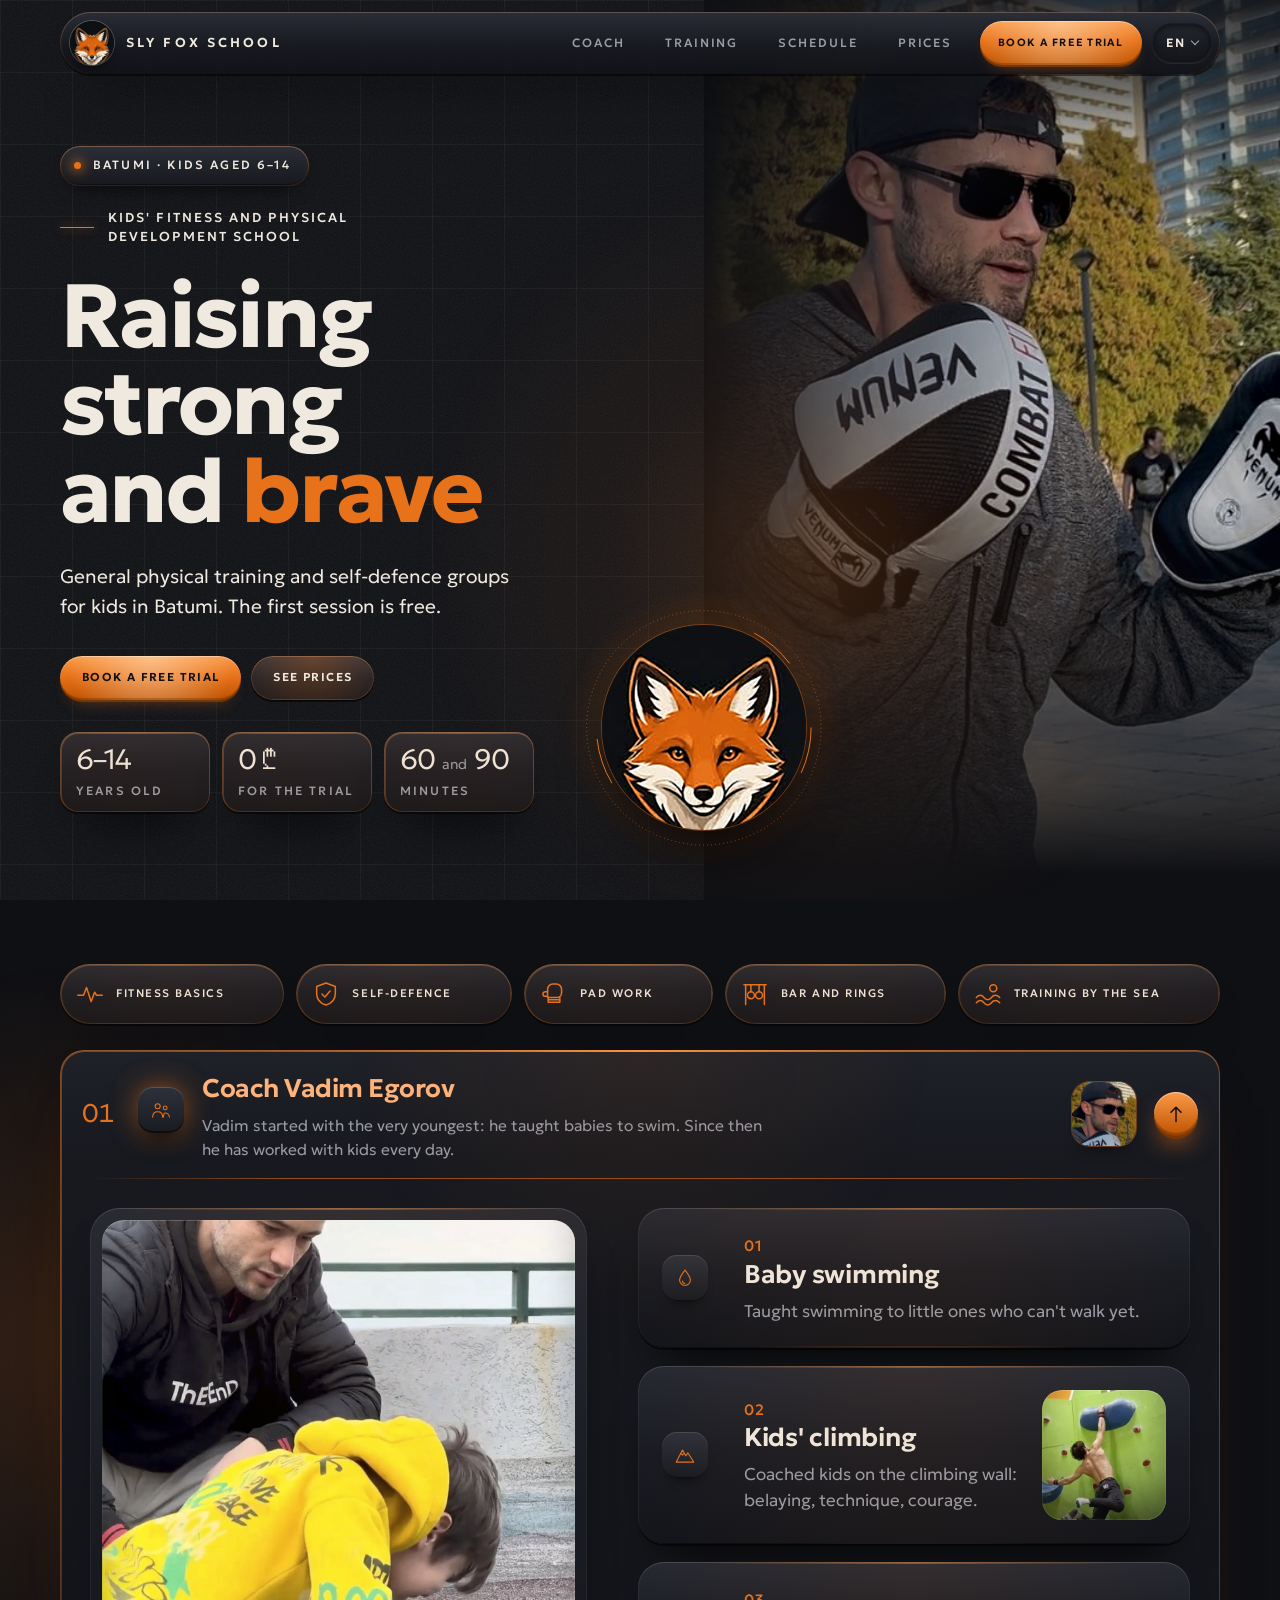
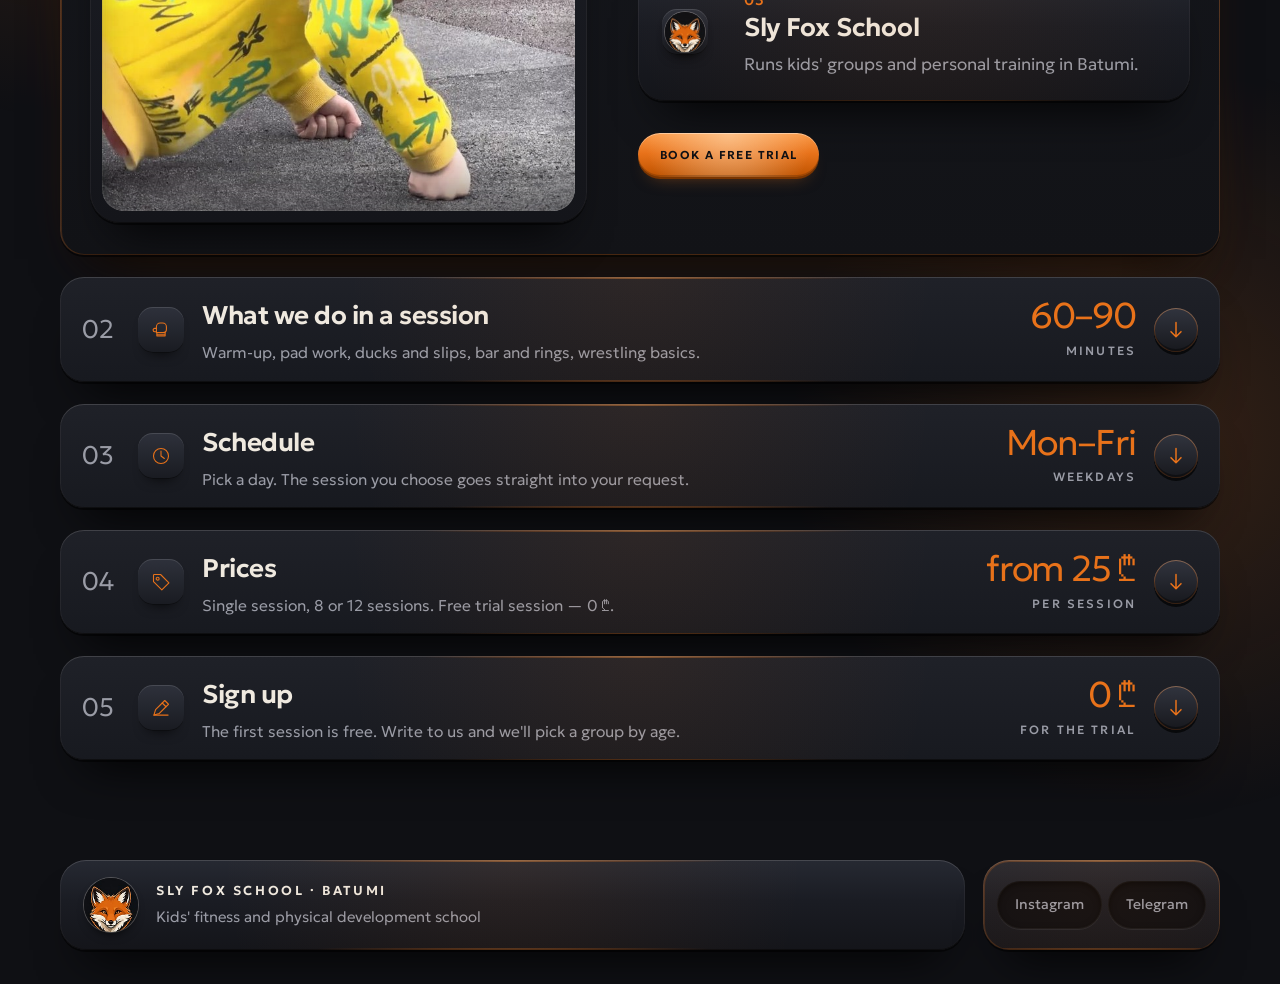
==== en/index.html @ ee272464 "Сайт Sly Fox School: русский, английский, грузинский" ====
<!DOCTYPE html>
<html lang="en" style="background:#0F1014">
<head>
<meta charset="UTF-8">
<meta name="viewport" content="width=device-width, initial-scale=1, viewport-fit=cover">
<title>Sly Fox School — kids' fitness and physical development school, Batumi</title>
<meta name="description" content="Kids' fitness and physical development school in Batumi: general physical training and self-defence for children aged 6–14. The first session is free.">
<link rel="canonical" href="https://sly-fox.pro/en/">
<link rel="alternate" hreflang="ru" href="https://sly-fox.pro/">
<link rel="alternate" hreflang="en" href="https://sly-fox.pro/en/">
<link rel="alternate" hreflang="ka" href="https://sly-fox.pro/ka/">
<link rel="alternate" hreflang="x-default" href="https://sly-fox.pro/">
<meta property="og:type" content="website">
<meta property="og:locale" content="en_US">
<meta property="og:site_name" content="Sly Fox School">
<meta property="og:url" content="https://sly-fox.pro/en/">
<meta property="og:title" content="Sly Fox School — kids' fitness and physical development school, Batumi">
<meta property="og:description" content="Kids' fitness and physical development school in Batumi: general physical training and self-defence for children aged 6–14. The first session is free.">
<meta property="og:image" content="https://sly-fox.pro/en/og.jpg">
<meta property="og:image:width" content="1200">
<meta property="og:image:height" content="630">
<meta name="twitter:card" content="summary_large_image">
<meta name="theme-color" content="#0F1014">
<link rel="icon" type="image/png" href="../img/favicon.png">
<link rel="preconnect" href="https://fonts.googleapis.com">
<link rel="preconnect" href="https://fonts.gstatic.com" crossorigin>
<link href="https://fonts.googleapis.com/css2?family=Geologica:wght@300;400;500;600;700&display=swap" rel="stylesheet">
<link rel="stylesheet" href="../site.css">
<script type="application/ld+json">{"@context":"https://schema.org","@type":"SportsActivityLocation","name":"Sly Fox School","url":"https://sly-fox.pro/en/","image":"https://sly-fox.pro/img/logo-520.png","inLanguage":"en","description":"Kids' groups in general physical training and self-defence for ages 6–14, and personal training in Batumi. The first session is free.","address":{"@type":"PostalAddress","addressLocality":"Batumi","addressCountry":"GE"},"employee":{"@type":"Person","name":"Vadim Egorov","jobTitle":"Coach"},"sameAs":["https://www.instagram.com/sly_fox_school/","https://t.me/koba19910"]}</script>
<script>document.documentElement.classList.add('sf-js')</script>
</head>
<body id="top">

<svg width="0" height="0" style="position:absolute" aria-hidden="true" focusable="false">
  <defs>
    <linearGradient id="ig-g" x1="0" y1="1" x2="1" y2="0"><stop offset="0" stop-color="#FEDA75"/><stop offset=".35" stop-color="#FA7E1E"/><stop offset=".6" stop-color="#D62976"/><stop offset=".85" stop-color="#962FBF"/><stop offset="1" stop-color="#4F5BD5"/></linearGradient>
    <symbol id="i-warm" viewBox="0 0 48 48"><circle cx="24" cy="24" r="8"/><path d="M24 4v7M24 37v7M4 24h7M37 24h7M10 10l5 5M33 33l5 5M38 10l-5 5M15 33l-5 5"/></symbol>
    <symbol id="i-glove" viewBox="0 0 48 48"><path d="M13 30V16a9 9 0 0 1 9-9h6a9 9 0 0 1 9 9v6a8 8 0 0 1-8 8z"/><path d="M13 20H9a4 4 0 0 0 0 8h4M14 30v8h20v-8M14 34h20"/></symbol>
    <symbol id="i-dodge" viewBox="0 0 48 48"><circle cx="31" cy="12" r="5"/><path d="M8 42c0-15 9-20 18-15l10 11"/><path d="M17 9 8 15l10 5"/></symbol>
    <symbol id="i-bar" viewBox="0 0 48 48"><path d="M5 8h38M8 8v34M40 8v34M17 8v12M31 8v12"/><circle cx="17" cy="26" r="6"/><circle cx="31" cy="26" r="6"/></symbol>
    <symbol id="i-belt" viewBox="0 0 48 48"><path d="M3 19h42v10H3z"/><path d="M19 19h10v10H19zM21 29l-3 13M27 29l3 13"/></symbol>
    <symbol id="i-shield" viewBox="0 0 48 48"><path d="M24 5 40 11v12c0 10-7 17-16 20C15 40 8 33 8 23V11z"/><path d="m17 24 5 5 9-10"/></symbol>
    <symbol id="i-sea" viewBox="0 0 48 48"><path d="M4 30c5-5 9-5 13 0s9 5 13 0 9-5 14 0M4 39c5-5 9-5 13 0s9 5 13 0 9-5 14 0"/><circle cx="33" cy="14" r="6"/></symbol>
    <symbol id="i-pulse" viewBox="0 0 48 48"><path d="M3 26h10l5-13 8 24 6-16 3 5h10"/></symbol>
    <symbol id="i-duo" viewBox="0 0 48 48"><circle cx="16" cy="15" r="6"/><circle cx="34" cy="19" r="4.500"/><path d="M4 41c0-8 5-13 12-13s12 5 12 13M30 41c0-6 1-10 4-10 5 0 10 4 10 10"/></symbol>
    <symbol id="i-clock" viewBox="0 0 48 48"><circle cx="24" cy="24" r="18"/><path d="M24 12v12l8 6"/></symbol>
    <symbol id="i-phone" viewBox="0 0 48 48"><rect x="13" y="4" width="22" height="40" rx="4"/><path d="M21 9h6M19 20h10M19 26h10M19 32h6"/></symbol>
    <symbol id="i-tag" viewBox="0 0 48 48"><path d="M6 8v15l20 20 17-17L23 6H8a2 2 0 0 0-2 2z"/><circle cx="16" cy="16" r="3.500"/></symbol>
    <symbol id="i-pen" viewBox="0 0 48 48"><path d="M7 41l4-13L33 6l9 9-22 22z"/><path d="M27 12l9 9M7 41h34"/></symbol>
    <symbol id="i-drop" viewBox="0 0 48 48"><path d="M24 5c8 10 13 17 13 24a13 13 0 0 1-26 0c0-7 5-14 13-24z"/><path d="M18 31a6 6 0 0 0 6 6"/></symbol>
    <symbol id="i-peak" viewBox="0 0 48 48"><path d="M3 41 18 12l8 14 5-7 14 22z"/><path d="M14 20l4 4 4-4"/></symbol>
    <symbol id="i-arrow" viewBox="0 0 24 24"><path d="M3 12h17M14 6l6 6-6 6"/></symbol>
    <symbol id="i-chip" viewBox="0 0 40 30"><rect x=".600" y=".600" width="38.800" height="28.800" rx="5"/><path d="M.600 10h12v10H.600M39.400 10h-12v10h12M12.600 10l5-9.400M27.400 10l-5-9.400M12.600 20l5 9.400M27.400 20l-5 9.400"/></symbol>
    <symbol id="i-tg" viewBox="0 0 48 48"><circle cx="24" cy="24" r="22" fill="#26A5E4"/><path d="M10.500 23.500 35 14C36.200 13.600 37.200 14.300 36.800 16L32.600 35.500C32.300 36.900 31.500 37.200 30.300 36.600L24 32 21 35C20.600 35.400 20.300 35.700 19.600 35.700L20 29.300 31.500 18.900C32 18.400 31.400 18.200 30.800 18.600L16.600 27.500 10.500 25.600C9.200 25.200 9.200 24.300 10.500 23.500Z" fill="#fff"/></symbol>
    <symbol id="i-ig" viewBox="0 0 48 48"><rect x="2" y="2" width="44" height="44" rx="12" fill="url(#ig-g)"/><rect x="10" y="10" width="28" height="28" rx="8" fill="none" stroke="#fff" stroke-width="3.500"/><circle cx="24" cy="24" r="6.500" fill="none" stroke="#fff" stroke-width="3.500"/><circle cx="32" cy="16" r="2.200" fill="#fff"/></symbol>
  </defs>
</svg>

<header class="sf-top" id="bar">
  <div class="sf-top__in">
    <a class="sf-brand" href="#top" aria-label="Sly Fox School, back to top">
      <span class="sf-mark"><img src="../img/logo-96.png" width="96" height="96" alt=""></span>
      <span>Sly Fox School</span>
    </a>
    <nav class="sf-nav" id="nav" aria-label="Sections"><a href="#trener">Coach</a><a href="#trenirovka">Training</a><a href="#raspisanie">Schedule</a><a href="#ceny">Prices</a></nav>
    <details class="sf-lang"><summary aria-label="Site language">EN</summary><div><a href="../" hreflang="ru" lang="ru">Русский</a><a href="./" hreflang="en" lang="en" aria-current="page">English</a><a href="../ka/" hreflang="ka" lang="ka">ქართული</a></div></details>
    <a class="sf-btn" href="#zapis">Book a free trial</a>
    <button class="sf-burger" id="burger" type="button" aria-label="Menu" aria-controls="nav" aria-expanded="false"><i></i><i></i><i></i></button>
  </div>
</header>

<main>
  <section class="sf-hero" id="hero">
    <i class="sf-spot" id="spot" aria-hidden="true"></i>
    <div class="sf-wrap">
      <div class="sf-hero__txt">
        <span class="sf-tag sf-hero__tag">Batumi · kids aged 6–14</span>
        <p class="sf-hero__kick">Kids' fitness and&nbsp;physical development school</p>
        <h1><span class="sf-ln"><span>Raising</span></span> <span class="sf-ln"><span>strong</span></span> <span class="sf-ln"><span>and&nbsp;<em>brave</em></span></span></h1>
        <p class="sf-hero__say">General physical training and self-defence groups for kids in Batumi. The first session is free.</p>
        <div class="sf-hero__cta">
          <a class="sf-btn sf-pulse" href="#zapis">Book a free trial</a>
          <a class="sf-btn sf-btn--line" href="#ceny">See prices</a>
        </div>
        <ul class="sf-facts">
          <li class="sf-card"><b>6–<span data-count>14</span></b><span class="sf-tag">years old</span></li>
          <li class="sf-card"><b>0 <span class="sf-gel">₾</span></b><span class="sf-tag">for the trial</span></li>
          <li class="sf-card"><b><span data-count>60</span> <i>and</i> <span data-count>90</span></b><span class="sf-tag">minutes</span></li>
        </ul>
      </div>
    </div>
    <div class="sf-sign"><i class="sf-sign__halo" aria-hidden="true"></i><div class="sf-sign__disc"><img src="../img/logo-260.png" srcset="../img/logo-260.png 260w, ../img/logo-520.png 520w" sizes="(max-width:900px) 124px, 240px" width="260" height="260" alt="Sly Fox School emblem"></div><svg class="sf-sign__ring" viewBox="0 0 100 100" aria-hidden="true"><circle cx="50" cy="50" r="48.500" stroke-width="1" stroke-dasharray=".8 3.200" opacity=".7"/><circle cx="50" cy="50" r="44.400" stroke-width="1" stroke-dasharray="46 233" stroke-linecap="round"/></svg></div>
    <div class="sf-hero__ph"><img src="../img/hero-640.jpg" srcset="../img/hero-640.jpg 640w, ../img/hero-1089.jpg 1089w" sizes="(max-width:900px) 100vw, 45vw" width="1089" height="1271" alt="Vadim Egorov with coaching pads" fetchpriority="high"></div>
  </section>

  <section class="sf-sec sf-deck">
    <i class="sf-glow" style="left:-300px;top:4%" aria-hidden="true"></i>
    <i class="sf-glow" style="right:-260px;bottom:2%" aria-hidden="true"></i>
    <div class="sf-wrap">
      <ul class="sf-kinds reveal">
        <li class="sf-card sf-tag"><svg class="sf-ic" aria-hidden="true"><use href="#i-pulse"/></svg>Fitness basics</li>
        <li class="sf-card sf-tag"><svg class="sf-ic" aria-hidden="true"><use href="#i-shield"/></svg>Self-defence</li>
        <li class="sf-card sf-tag"><svg class="sf-ic" aria-hidden="true"><use href="#i-glove"/></svg>Pad work</li>
        <li class="sf-card sf-tag"><svg class="sf-ic" aria-hidden="true"><use href="#i-bar"/></svg>Bar and rings</li>
        <li class="sf-card sf-tag"><svg class="sf-ic" aria-hidden="true"><use href="#i-sea"/></svg>Training by the sea</li>
      </ul>

      <div class="sf-stack">
        <section class="sf-card sf-acc reveal is-open" id="trener">
          <div class="sf-acc__head">
            <span class="sf-acc__no" aria-hidden="true">01</span>
            <span class="sf-badge"><svg class="sf-ic" aria-hidden="true"><use href="#i-duo"/></svg></span>
            <h2 class="sf-acc__name" data-no="01"><button class="sf-acc__btn" type="button" id="trener-btn" aria-expanded="true" aria-controls="trener-body">Coach Vadim Egorov</button></h2>
            <p class="sf-acc__say">Vadim started with the very youngest: he taught babies to swim. Since then he has worked with kids every day.</p>
            <div class="sf-acc__fact sf-acc__fact--ph"><img src="../img/hero-640.jpg" width="640" height="747" alt=""></div>
            <span class="sf-go sf-acc__go" aria-hidden="true"><svg viewBox="0 0 24 24"><use href="#i-arrow"/></svg></span>
          </div>
          <div class="sf-acc__body" id="trener-body" role="region" aria-labelledby="trener-btn"><div class="sf-acc__in"><div class="sf-acc__pad">
            <div class="sf-coach">
              <div class="sf-card sf-coach__card reveal">
                <div class="sf-ph sf-coach__ph"><img src="../img/trener-720.jpg" srcset="../img/trener-720.jpg 720w, ../img/trener-1440.jpg 1440w" sizes="(max-width:900px) 86vw, 480px" width="720" height="959" alt="Vadim spotting a child during push-ups"></div>
              </div>
              <ol class="sf-path">
                <li class="sf-card sf-step reveal">
                  <span class="sf-badge"><svg class="sf-ic" aria-hidden="true"><use href="#i-drop"/></svg></span>
                  <div><span class="sf-step__n" aria-hidden="true">01</span><h3>Baby swimming</h3><p>Taught swimming to little ones who can't walk yet.</p></div>
                </li>
                <li class="sf-card sf-step reveal" style="--d:.14s">
                  <span class="sf-badge"><svg class="sf-ic" aria-hidden="true"><use href="#i-peak"/></svg></span>
                  <div><span class="sf-step__n" aria-hidden="true">02</span><h3>Kids' climbing</h3><p>Coached kids on the climbing wall: belaying, technique, courage.</p></div>
                  <div class="sf-ph sf-step__ph"><img src="../img/skalodrom-320.jpg" srcset="../img/skalodrom-320.jpg 320w, ../img/skalodrom-640.jpg 640w" sizes="(max-width:620px) 80vw, 124px" width="320" height="336" alt="Vadim at the climbing wall" loading="lazy"></div>
                </li>
                <li class="sf-card sf-step reveal" style="--d:.28s">
                  <span class="sf-badge"><span class="sf-mark" style="width:40px;height:40px"><img src="../img/logo-96.png" width="96" height="96" alt="" loading="lazy"></span></span>
                  <div><span class="sf-step__n" aria-hidden="true">03</span><h3>Sly Fox School</h3><p>Runs kids' groups and personal training in Batumi.</p></div>
                </li>
                <li><a class="sf-btn sf-pulse reveal" href="#zapis" style="--d:.36s">Book a free trial</a></li>
              </ol>
            </div>
          </div></div></div>
        </section>
        <section class="sf-card sf-acc reveal" id="trenirovka" style="--d:.08s">
          <div class="sf-acc__head">
            <span class="sf-acc__no" aria-hidden="true">02</span>
            <span class="sf-badge"><svg class="sf-ic" aria-hidden="true"><use href="#i-glove"/></svg></span>
            <h2 class="sf-acc__name" data-no="02"><button class="sf-acc__btn" type="button" id="trenirovka-btn" aria-expanded="true" aria-controls="trenirovka-body">What we do in a session</button></h2>
            <p class="sf-acc__say">Warm-up, pad work, ducks and slips, bar and rings, wrestling basics.</p>
            <div class="sf-acc__fact"><b>60–90</b><span class="sf-tag">minutes</span></div>
            <span class="sf-go sf-acc__go" aria-hidden="true"><svg viewBox="0 0 24 24"><use href="#i-arrow"/></svg></span>
          </div>
          <div class="sf-acc__body" id="trenirovka-body" role="region" aria-labelledby="trenirovka-btn"><div class="sf-acc__in"><div class="sf-acc__pad">
            <div class="sf-drill__bar reveal">
              <div class="sf-card sf-count" aria-hidden="true"><b id="cnt">01</b><span><i id="cnt-bar"></i></span>05</div>
              <div class="sf-arrows">
                <button class="sf-go is-prev" id="lane-prev" type="button" aria-label="Previous photo" hidden><svg viewBox="0 0 24 24" aria-hidden="true"><use href="#i-arrow"/></svg></button>
                <button class="sf-go" id="lane-next" type="button" aria-label="Next photo" hidden><svg viewBox="0 0 24 24" aria-hidden="true"><use href="#i-arrow"/></svg></button>
              </div>
            </div>
            <div class="sf-lane" id="track" tabindex="0" aria-label="Photos from sessions">
              <div class="sf-lane__row">
                <article class="sf-card sf-shot">
                  <img src="../img/t1-229.jpg" width="229" height="330" alt="Warm-up on the grass" draggable="false">
                  <i class="sf-shot__sh" aria-hidden="true"></i>
                  <span class="sf-tag sf-shot__n">01</span>
                  <div class="sf-shot__t"><svg class="sf-ic" aria-hidden="true"><use href="#i-warm"/></svg><h3>Warm-up</h3><p>Running, joints, stretching. We never start without it.</p></div>
                </article>
                <article class="sf-card sf-shot">
                  <img src="../img/t2-600.jpg" srcset="../img/t2-600.jpg 600w, ../img/t2-953.jpg 953w" sizes="320px" width="600" height="860" alt="Pad work" draggable="false">
                  <i class="sf-shot__sh" aria-hidden="true"></i>
                  <span class="sf-tag sf-shot__n">02</span>
                  <div class="sf-shot__t"><svg class="sf-ic" aria-hidden="true"><use href="#i-glove"/></svg><h3>Pad work</h3><p>We learn to punch on the coach's pads. You see the power right away.</p></div>
                </article>
                <article class="sf-card sf-shot">
                  <img src="../img/t3-600.jpg" srcset="../img/t3-600.jpg 600w, ../img/t3-640.jpg 640w" sizes="320px" width="600" height="860" alt="Ducks and slips with the coach" draggable="false">
                  <i class="sf-shot__sh" aria-hidden="true"></i>
                  <span class="sf-tag sf-shot__n">03</span>
                  <div class="sf-shot__t"><svg class="sf-ic" aria-hidden="true"><use href="#i-dodge"/></svg><h3>Ducks and slips</h3><p>We learn to get out of the way of a punch with the body and feet.</p></div>
                </article>
                <article class="sf-card sf-shot">
                  <img src="../img/t4-600.jpg" srcset="../img/t4-600.jpg 600w, ../img/t4-1005.jpg 1005w" sizes="320px" width="600" height="860" alt="Exercise on the bar" draggable="false">
                  <i class="sf-shot__sh" aria-hidden="true"></i>
                  <span class="sf-tag sf-shot__n">04</span>
                  <div class="sf-shot__t"><svg class="sf-ic" aria-hidden="true"><use href="#i-bar"/></svg><h3>Bar and rings</h3><p>Own body weight: pull-ups, hangs, planks.</p></div>
                </article>
                <article class="sf-card sf-shot">
                  <img src="../img/t5-600.jpg" srcset="../img/t5-600.jpg 600w, ../img/t5-1200.jpg 1200w" sizes="320px" width="600" height="860" alt="Stance drill with the coach" draggable="false">
                  <i class="sf-shot__sh" aria-hidden="true"></i>
                  <span class="sf-tag sf-shot__n">05</span>
                  <div class="sf-shot__t"><svg class="sf-ic" aria-hidden="true"><use href="#i-belt"/></svg><h3>Wrestling basics</h3><p>Stance, grip and a safe fall.</p></div>
                </article>
              </div>
            </div>
            <div class="sf-dots" id="dots" aria-hidden="true"><i class="is-on"></i><i></i><i></i><i></i><i></i></div>
          </div></div></div>
        </section>
        <section class="sf-card sf-acc reveal" id="raspisanie" style="--d:.16s">
          <div class="sf-acc__head">
            <span class="sf-acc__no" aria-hidden="true">03</span>
            <span class="sf-badge"><svg class="sf-ic" aria-hidden="true"><use href="#i-clock"/></svg></span>
            <h2 class="sf-acc__name" data-no="03"><button class="sf-acc__btn" type="button" id="raspisanie-btn" aria-expanded="true" aria-controls="raspisanie-body">Schedule</button></h2>
            <p class="sf-acc__say">Pick a day. The session you choose goes straight into your request.</p>
            <div class="sf-acc__fact"><b>Mon–Fri</b><span class="sf-tag">weekdays</span></div>
            <span class="sf-go sf-acc__go" aria-hidden="true"><svg viewBox="0 0 24 24"><use href="#i-arrow"/></svg></span>
          </div>
          <div class="sf-acc__body" id="raspisanie-body" role="region" aria-labelledby="raspisanie-btn"><div class="sf-acc__in"><div class="sf-acc__pad">
            <div class="sf-board">
              <div class="sf-days" id="days" role="group" aria-label="Day of the week" hidden></div>
              <span class="sf-tag sf-dayname" id="dayname" hidden></span>
              <div class="sf-lessons" id="lessons" aria-live="polite" data-say="Book a free trial"></div>
              <div class="sf-well sf-week-card">
                <table class="sf-week" id="week">
                  <thead><tr><th>Day</th><th>Time</th><th>Group</th><th>Minutes</th></tr></thead>
                  <tbody>
                    <tr data-days="1,3,5"><td>Mon, Wed, Fri</td><td>16:30</td><td>Advanced</td><td>90</td></tr>
                    <tr data-days="1,3,5"><td>Mon, Wed, Fri</td><td>18:00</td><td>Fitness basics</td><td>60</td></tr>
                    <tr data-days="1,3,5"><td>Mon, Wed, Fri</td><td>19:00</td><td>Fitness basics</td><td>60</td></tr>
                    <tr data-days="2,4"><td>Tue, Thu</td><td>11:00</td><td>Fitness basics</td><td>60</td></tr>
                  </tbody>
                </table>
              </div>
            </div>
            <a class="sf-card sf-solo reveal" href="#zapis" data-gruppa="Personal">
              <span class="sf-badge"><svg class="sf-ic" aria-hidden="true"><use href="#i-duo"/></svg></span>
              <span style="flex:1 1 auto">Personal training at a time that suits you.</span>
              <span class="sf-go" aria-hidden="true"><svg viewBox="0 0 24 24"><use href="#i-arrow"/></svg></span>
            </a>
          </div></div></div>
        </section>
        <section class="sf-card sf-acc reveal" id="ceny" style="--d:.24s">
          <div class="sf-acc__head">
            <span class="sf-acc__no" aria-hidden="true">04</span>
            <span class="sf-badge"><svg class="sf-ic" aria-hidden="true"><use href="#i-tag"/></svg></span>
            <h2 class="sf-acc__name" data-no="04"><button class="sf-acc__btn" type="button" id="ceny-btn" aria-expanded="true" aria-controls="ceny-body">Prices</button></h2>
            <p class="sf-acc__say">Single session, 8 or 12 sessions. Free trial session — 0 ₾.</p>
            <div class="sf-acc__fact"><b>from 25 <span class="sf-gel">₾</span></b><span class="sf-tag">per session</span></div>
            <span class="sf-go sf-acc__go" aria-hidden="true"><svg viewBox="0 0 24 24"><use href="#i-arrow"/></svg></span>
          </div>
          <div class="sf-acc__body" id="ceny-body" role="region" aria-labelledby="ceny-btn"><div class="sf-acc__in"><div class="sf-acc__pad">
            <div class="sf-cards">
              <div class="sf-club reveal">
                <article class="sf-card sf-club__card" data-tilt>
                  <i class="sf-club__glare" aria-hidden="true"></i>
                  <div class="sf-club__top"><span class="sf-mark"><img src="../img/logo-96.png" width="96" height="96" alt="" loading="lazy"></span><svg class="sf-club__chip" aria-hidden="true"><use href="#i-chip"/></svg></div>
                  <h3>Fitness basics</h3>
                  <p class="sf-club__who">kids aged 6–14 · 60 minutes</p>
                  <table class="sf-rows"><tbody><tr class="is-free"><th>Free trial session</th><td><span class="sf-free">0 <span class="sf-gel">₾</span></span></td></tr><tr><th>Single session</th><td><span data-count>25</span> <span class="sf-gel">₾</span></td></tr><tr><th>8 sessions</th><td><span data-count>170</span> <span class="sf-gel">₾</span></td></tr><tr><th>12 sessions</th><td><span data-count>240</span> <span class="sf-gel">₾</span></td></tr></tbody></table>
                  <div class="sf-club__no sf-tag" aria-hidden="true"><span>Sly Fox School</span><span>№ 01</span></div>
                  <a class="sf-btn" href="#zapis" data-gruppa="Fitness basics">Book a free trial</a>
                </article>
              </div>
              <div class="sf-club reveal" style="--d:.14s">
                <article class="sf-card sf-club__card" data-tilt>
                  <i class="sf-club__glare" aria-hidden="true"></i>
                  <div class="sf-club__top"><span class="sf-mark"><img src="../img/logo-96.png" width="96" height="96" alt="" loading="lazy"></span><svg class="sf-club__chip" aria-hidden="true"><use href="#i-chip"/></svg></div>
                  <h3>Advanced</h3>
                  <p class="sf-club__who">General physical training and self-defence basics · 90 minutes</p>
                  <table class="sf-rows"><tbody><tr class="is-free"><th>Free trial session</th><td><span class="sf-free">0 <span class="sf-gel">₾</span></span></td></tr><tr><th>Single session</th><td><span data-count>35</span> <span class="sf-gel">₾</span></td></tr><tr><th>8 sessions</th><td><span data-count>240</span> <span class="sf-gel">₾</span></td></tr><tr><th>12 sessions</th><td><span data-count>330</span> <span class="sf-gel">₾</span></td></tr></tbody></table>
                  <div class="sf-club__no sf-tag" aria-hidden="true"><span>Sly Fox School</span><span>№ 02</span></div>
                  <a class="sf-btn sf-btn--line" href="#zapis" data-gruppa="Advanced">Book a free trial</a>
                </article>
              </div>
              <div class="sf-club reveal" style="--d:.28s">
                <article class="sf-card sf-club__card" data-tilt>
                  <i class="sf-club__glare" aria-hidden="true"></i>
                  <div class="sf-club__top"><span class="sf-mark"><img src="../img/logo-96.png" width="96" height="96" alt="" loading="lazy"></span><svg class="sf-club__chip" aria-hidden="true"><use href="#i-chip"/></svg></div>
                  <h3>Personal</h3>
                  <p class="sf-club__who">adults and kids · 60 minutes</p>
                  <div class="sf-well sf-club__solo"><svg class="sf-ic" aria-hidden="true"><use href="#i-duo"/></svg><b aria-hidden="true">1:1</b><p>One-on-one with the coach. We'll tell you the price in reply to your request.</p></div>
                  <div class="sf-club__no sf-tag" aria-hidden="true"><span>Sly Fox School</span><span>№ 03</span></div>
                  <a class="sf-btn sf-btn--line" href="#zapis" data-gruppa="Personal">Book a free trial</a>
                </article>
              </div>
            </div>
          </div></div></div>
        </section>
        <section class="sf-card sf-acc reveal" id="zapis" style="--d:.32s">
          <div class="sf-acc__head">
            <span class="sf-acc__no" aria-hidden="true">05</span>
            <span class="sf-badge"><svg class="sf-ic" aria-hidden="true"><use href="#i-pen"/></svg></span>
            <h2 class="sf-acc__name" data-no="05"><button class="sf-acc__btn" type="button" id="zapis-btn" aria-expanded="true" aria-controls="zapis-body">Sign up</button></h2>
            <p class="sf-acc__say">The first session is free. Write to us and we'll pick a group by age.</p>
            <div class="sf-acc__fact"><b>0 <span class="sf-gel">₾</span></b><span class="sf-tag">for the trial</span></div>
            <span class="sf-go sf-acc__go" aria-hidden="true"><svg viewBox="0 0 24 24"><use href="#i-arrow"/></svg></span>
          </div>
          <div class="sf-acc__body" id="zapis-body" role="region" aria-labelledby="zapis-btn"><div class="sf-acc__in"><div class="sf-acc__pad">
            <div class="sf-book">
              <div>
                <div class="sf-card sf-panel reveal">
                  <form class="sf-form" id="form" novalidate>
                    <label class="sf-field"><span class="sf-tag">Your name</span><input id="f-name" data-label="Name" required autocomplete="given-name"></label>
                    <label class="sf-field"><span class="sf-tag">Child's age</span><input id="f-age" data-label="Child's age" inputmode="numeric" maxlength="2" autocomplete="off"></label>
                    <label class="sf-field"><span class="sf-tag">Group</span>
                      <select id="f-group" data-label="Group"><option value="">Choose a group</option><option>Fitness basics</option><option>Advanced</option><option>Personal</option></select></label>
                    <label class="sf-field"><span class="sf-tag">Preferred day</span>
                      <select id="f-day" data-label="Day"><option value="">Choose a day</option><option>Monday</option><option>Tuesday</option><option>Wednesday</option><option>Thursday</option><option>Friday</option></select></label>
                    <label class="sf-agree"><input type="checkbox" id="f-ok"><span>I agree to the processing of my personal data</span></label>
                    <button class="sf-btn sf-pulse" type="submit" id="f-send" disabled>Book a free trial</button>
                  </form>

                  <div class="sf-done" id="done" hidden tabindex="-1">
                    <h3 id="done-title"></h3>
                    <p id="done-text"></p>
                    <a class="sf-btn" id="done-tg" href="https://t.me/koba19910" target="_blank" rel="noopener"></a>
                    <button class="sf-btn sf-btn--line" type="button" id="done-back"></button>
                  </div>
                </div>

                <div class="sf-reach">
                  <a class="sf-card reveal" href="https://t.me/koba19910" target="_blank" rel="noopener"><svg viewBox="0 0 48 48" aria-hidden="true"><use href="#i-tg"/></svg><span style="flex:1 1 auto">Message on Telegram</span></a>
                  <a class="sf-card reveal" href="https://ig.me/m/sly_fox_school" target="_blank" rel="noopener" style="--d:.12s"><svg viewBox="0 0 48 48" aria-hidden="true"><use href="#i-ig"/></svg><span style="flex:1 1 auto">Message on Instagram</span></a>
                </div>
              </div>

              <aside class="sf-side">
                <div class="sf-sign reveal"><i class="sf-sign__halo" aria-hidden="true"></i><div class="sf-sign__disc"><img src="../img/logo-260.png" srcset="../img/logo-260.png 260w, ../img/logo-520.png 520w" sizes="210px" width="260" height="260" alt="" loading="lazy"></div><svg class="sf-sign__ring" viewBox="0 0 100 100" aria-hidden="true"><circle cx="50" cy="50" r="48.500" stroke-width="1" stroke-dasharray=".8 3.200" opacity=".7"/><circle cx="50" cy="50" r="44.400" stroke-width="1" stroke-dasharray="46 233" stroke-linecap="round"/></svg></div>
                <div class="sf-card sf-app reveal" style="--d:.2s">
                  <span class="sf-badge"><svg class="sf-ic" aria-hidden="true"><use href="#i-phone"/></svg></span>
                  <h3>The school's app in Telegram</h3>
                  <p>Schedule, pass and attendance marks on the parent's phone.</p>
                  <a class="sf-btn sf-btn--line" href="https://t.me/slyfox_batumi_bot" target="_blank" rel="noopener">Open the app</a>
                </div>
              </aside>
            </div>
          </div></div></div>
        </section>
      </div>
    </div>
  </section>
</main>

<footer class="sf-foot">
  <div class="sf-card sf-foot__id">
    <a class="sf-mark" href="#top" aria-label="Back to top"><img src="../img/logo-96.png" width="96" height="96" alt="" loading="lazy"></a>
    <div class="sf-foot__t"><b>Sly Fox School · Batumi</b><span>Kids' fitness and physical development school</span></div>
  </div>
  <nav class="sf-card" aria-label="Links">
    <a href="https://www.instagram.com/sly_fox_school/" target="_blank" rel="noopener">Instagram</a>
    <a href="https://t.me/koba19910" target="_blank" rel="noopener">Telegram</a>
  </nav>
</footer>

<script>window.SF_TR={"Пн": "Mon", "Вт": "Tue", "Ср": "Wed", "Чт": "Thu", "Пт": "Fri", "Понедельник": "Monday", "Вторник": "Tuesday", "Среда": "Wednesday", "Четверг": "Thursday", "Пятница": "Friday", " минут": " minutes", "Заявка готова. Осталось отправить её в Telegram.": "Your request is ready. Just send it on Telegram.", "Написать в Telegram": "Message on Telegram", "Изменить": "Edit", "Здравствуйте! Хочу записаться на пробную тренировку.": "Hello! I'd like to book a free trial session.", "Записаться на пробную": "Book a free trial", "минут": "minutes"}</script>
<script src="../site.js"></script>
<script data-ekonom="b3249965">
/* ekonom: tools/factory/ekonom.js; do not edit here, run: python tools/factory/ekonom.py <site> */
(function () {
  var D = document, W = window;
  if (W.__ekonom || !D.getAnimations || !W.IntersectionObserver) return;
  W.__ekonom = 1;
  var TIMES = 3;
  var vis = new WeakMap(), near = new WeakMap(), seen = new WeakSet(), held = new WeakSet(), asleep = new WeakSet(), checked = new WeakSet(), L = [], T = [], timer = 0;
  var on = function (e) { return vis.get(e) !== false; };
  var io = new IntersectionObserver(function (es) {
    es.forEach(function (e) {
      var t = e.target, sleep = !e.isIntersecting;
      if (vis.get(t) === !sleep) return;
      vis.set(t, !sleep);
      if (t.tagName === 'CANVAS' && sleep !== asleep.has(t)) {
        sleep ? asleep.add(t) : asleep['delete'](t);
        sleep ? t.setAttribute('data-sleep', '') : t.removeAttribute('data-sleep');
        t.dispatchEvent(new Event(sleep ? 'ekonom:sleep' : 'ekonom:wake'));
      }
    });
    apply();
  }, { rootMargin: '200px' });
  var watch = function (e) { if (e && !seen.has(e)) { seen.add(e); io.observe(e); } };
  var eye = new IntersectionObserver(function (es) {
    es.forEach(function (e) { near.set(e.target, e.isIntersecting); });
    apply();
  });
  function apply() {
    L.forEach(function (x) {
      var a = x[0], run = !D.hidden && (on(x[1]) || on(x[2]));
      if (run) {
        if (!held.has(a)) return;
        held['delete'](a);
        if (a.playState === 'paused' && /running/.test(getComputedStyle(x[1], a.effect.pseudoElement).animationPlayState)) a.play();
      } else if (a.playState === 'running') { held.add(a); a.pause(); }
    });
    T.forEach(function (x) {
      var a = x[0], run = !D.hidden && near.get(x[1]) !== false;
      try {
        if (!run) { x[2] = 1; if (a.playState === 'running') a.pause(); }
        else if (x[2]) { x[2] = 0; again(a, x[1]); }
      } catch (e) {  }
    });
  }
  function again(a, t) {
    var f = a.effect, c = getComputedStyle(t, f.pseudoElement);
    if (c.animationName.split(/\s*,\s*/).indexOf(a.animationName) < 0 || !/running/.test(c.animationPlayState)) return;
    a.currentTime = Math.max(0, f.getTiming().delay);
    a.play();
  }
  function pinned(a, g, t) {
    if (typeof a.animationName !== 'string' || a.timeline !== D.timeline || typeof g.duration !== 'number' || g.duration > 1e4) return false;
    for (var n = t, s, r, q; n && n.nodeType === 1; n = n.parentElement) {
      s = getComputedStyle(n).position;
      if (s !== 'fixed' && s !== 'sticky') continue;
      r = n.getBoundingClientRect();
      if (r.height > W.innerHeight * 0.3) continue;
      if (t.closest('a,button,[role=button]') === t) return true;
      if (s === 'fixed' && r.width <= 320 && r.height <= 140) { q = t.getBoundingClientRect(); return q.width >= 16 && q.height >= 16; }
    }
    return false;
  }
  function tame(a, f, g, t) {
    var alt = /alternate/.test(g.direction) ? 2 : 1, n = Math.max(TIMES * alt, Math.ceil((((a.currentTime || 0) - g.delay) / g.duration) / alt) * alt);
    f.updateTiming({ iterations: n });
    T.push([a, t, 0]);
    eye.observe(t);
  }
  function scan() {
    timer = 0;
    L = [];
    T = T.filter(function (x) { return x[1].isConnected && x[0].playState !== 'idle'; });
    D.getAnimations().forEach(function (a) {
      var f = a.effect, t = f && f.target, p = t && t.parentElement, g = f && f.getTiming && f.getTiming();
      if (!p || !g) return;
      if (g.iterations === Infinity && !checked.has(a)) {
        checked.add(a);
        try { if (pinned(a, g, t)) { tame(a, f, g, t); return; } } catch (e) {  }
      }
      if (p === D.body || p === D.documentElement || g.iterations !== Infinity) return;
      L.push([a, t, p]);
      watch(t); watch(p);
    });
    apply();
  }
  D.addEventListener('animationstart', function () { if (!timer) timer = setTimeout(scan, 100); }, true);
  D.addEventListener('visibilitychange', apply);
  [].forEach.call(D.querySelectorAll('canvas'), watch);
  var P = W.HTMLCanvasElement && HTMLCanvasElement.prototype, gc = P && P.getContext;
  if (gc) P.getContext = function () { watch(this); return gc.apply(this, arguments); };
  scan();
})();
</script>
</body>
</html>
---- site.css ----
/* Sly Fox School — вторая подача: одна страница, пять раскрывающихся карточек (14.10.2026).
   Страницу собирает _foto/make_page.py; этот файл и site.js правятся руками. */
:root{
  --bg:#0F1014;
  --g1:#17191F;
  --g2:#1F222A;
  --text:#EFE9DF;
  --muted:#9A9CA6;
  --accent:#E8721A;
  --accent-2:#BD5200;
  --on-accent:#0F1014;
  --line:rgba(239,233,223,.13);
  --line-2:rgba(239,233,223,.26);
  --font:'Geologica',system-ui,sans-serif;
  --ease:cubic-bezier(.22,.7,.2,1);
  --wrap:min(1160px,100% - 40px);
  --side:max(20px,calc((100% - 1160px)/2));
  --gap:clamp(56px,7vw,104px);
  --r:26px;
  /* объём: светлая кромка сверху, тёмная снизу, глубокая тень под панелью */
  --vol:inset 0 1px 0 rgba(255,255,255,.1),inset 0 -1px 0 rgba(0,0,0,.6),inset 0 0 0 1px rgba(239,233,223,.05),0 2px 0 rgba(0,0,0,.55),0 30px 48px -26px rgba(0,0,0,.95);
  --well:inset 0 2px 7px rgba(0,0,0,.7),inset 0 0 0 1px rgba(239,233,223,.07),0 1px 0 rgba(255,255,255,.07);
}

/* сброс */
*,*::before,*::after{box-sizing:border-box}
[hidden]{display:none!important}
html{-webkit-text-size-adjust:100%;scroll-behavior:smooth;scroll-padding-top:100px;background:#0F1014}
body{margin:0;color:var(--text);font-family:var(--font);font-size:17px;font-weight:400;line-height:1.55;-webkit-font-smoothing:antialiased}
img{display:block;max-width:100%;height:auto}
h1,h2,h3{margin:0;font-weight:600;line-height:1.04;letter-spacing:-.02em}
p{margin:0}
ul,ol{margin:0;padding:0;list-style:none}
table{border-collapse:collapse;width:100%}
.sf-wrap{width:var(--wrap);margin-inline:auto}
main{overflow-x:clip}
.sf-js main{animation:sf-page .7s var(--ease) both}
@keyframes sf-page{from{opacity:0}to{opacity:1}}

/* фон: тонкая сетка, как на знаке школы, и зерно */
body::before{content:"";position:fixed;inset:0;z-index:-1;pointer-events:none;
  background:
    url("data:image/svg+xml,%3Csvg xmlns='http://www.w3.org/2000/svg' width='160' height='160'%3E%3Cfilter id='n'%3E%3CfeTurbulence type='fractalNoise' baseFrequency='.9' numOctaves='2' stitchTiles='stitch'/%3E%3CfeColorMatrix values='0 0 0 0 1 0 0 0 0 1 0 0 0 0 1 0 0 0 .07 0'/%3E%3C/filter%3E%3Crect width='160' height='160' filter='url(%23n)'/%3E%3C/svg%3E"),
    linear-gradient(rgba(239,233,223,.045) 1px,transparent 1px) 0 0/72px 72px,
    linear-gradient(90deg,rgba(239,233,223,.045) 1px,transparent 1px) 0 0/72px 72px}

/* доступность */
:focus-visible{outline:2px solid var(--accent);outline-offset:3px}
html,a,button,summary,label,input,select,textarea,[role="tab"],[tabindex]{-webkit-tap-highlight-color:transparent}
button,select,input:not([type=checkbox]){min-height:44px}
header a,nav a,footer a{display:inline-flex;align-items:center;min-height:44px;min-width:44px}

/* метка: прописные с разрядкой */
.sf-tag{font-size:12px;font-weight:500;letter-spacing:.18em;text-transform:uppercase;color:var(--muted)}
.sf-gel{font-weight:400}
.sf-ic{flex:none;width:28px;height:28px;fill:none;stroke:var(--accent);stroke-width:2.6;stroke-linecap:round;stroke-linejoin:round}

/* ── карточка: объёмная, скруглённая, с медной кромкой, которая светится под курсором и пальцем ── */
.sf-card{--mx:50%;--my:0%;position:relative;display:block;border-radius:var(--r);color:var(--text);text-decoration:none;
  background:linear-gradient(180deg,#262932 0%,#1A1C23 46%,#14151A 100%);
  box-shadow:var(--vol);transition:transform .7s var(--ease),box-shadow .7s var(--ease)}
.sf-card::before{content:"";position:absolute;inset:0;z-index:3;border-radius:inherit;padding:1.5px;
  background:radial-gradient(300px circle at var(--mx) var(--my),#F7933F,rgba(232,114,26,.55) 38%,rgba(232,114,26,0) 72%);
  -webkit-mask:linear-gradient(#000 0 0) content-box,linear-gradient(#000 0 0);-webkit-mask-composite:xor;mask-composite:exclude;
  opacity:.42;transition:opacity .7s ease;pointer-events:none}
.sf-card::after{content:"";position:absolute;inset:0;z-index:2;border-radius:inherit;
  background:radial-gradient(420px circle at var(--mx) var(--my),rgba(232,114,26,.16),rgba(232,114,26,0) 70%);
  opacity:.45;transition:opacity .7s ease;pointer-events:none}
.sf-card.is-lit::before,.sf-card.is-wave::before,.sf-card.is-on::before{opacity:1}
.sf-card.is-lit::after,.sf-card.is-wave::after,.sf-card.is-on::after{opacity:1}
.sf-card.is-lit,.sf-card.is-wave,.sf-card.is-on{box-shadow:var(--vol),0 26px 64px -26px rgba(232,114,26,.5)}
a.sf-card:hover{transform:translateY(-6px)}
a.sf-card:active{transform:translateY(1px);transition-duration:.15s}
.sf-well{border-radius:16px;background:#0D0E12;box-shadow:var(--well)}

/* значок в выпуклой плашке */
.sf-badge{flex:none;display:grid;place-items:center;width:60px;height:60px;border-radius:20px;background:linear-gradient(180deg,#2E313B,#191B21);box-shadow:inset 0 1px 0 rgba(255,255,255,.14),inset 0 -2px 0 rgba(0,0,0,.5),0 10px 18px -10px #000,0 0 26px -10px rgba(232,114,26,.7);transition:transform .7s var(--ease),box-shadow .7s ease}
.sf-card.is-lit .sf-badge,.sf-card.is-wave .sf-badge{transform:translateY(-4px);box-shadow:inset 0 1px 0 rgba(255,255,255,.18),inset 0 -2px 0 rgba(0,0,0,.5),0 14px 20px -10px #000,0 0 30px -4px rgba(232,114,26,.9)}

/* ── кнопки: выпуклые пилюли; главная — медная, с тёплым свечением; при нажатии утапливаются ── */
.sf-btn{--mx:50%;position:relative;display:inline-flex;align-items:center;justify-content:center;gap:12px;min-height:54px;padding:0 30px;border:0;border-radius:999px;
  background:radial-gradient(120px circle at var(--mx) 0%,rgba(255,226,190,.55),rgba(255,226,190,0) 70%),linear-gradient(180deg,#FB9A48 0%,#E8721A 46%,#BD5200 100%);
  color:var(--on-accent);font:600 13px/1.2 var(--font);letter-spacing:.14em;text-transform:uppercase;text-decoration:none;text-align:center;cursor:pointer;
  box-shadow:inset 0 1px 0 rgba(255,255,255,.55),inset 0 -3px 0 rgba(0,0,0,.22),0 3px 0 #7A3500,0 16px 30px -10px rgba(232,114,26,.7);
  transition:transform .45s var(--ease),box-shadow .45s var(--ease),opacity .3s ease}
.sf-btn::before{content:"";position:absolute;inset:0;border-radius:inherit;background:linear-gradient(100deg,rgba(255,255,255,0) 40%,rgba(255,255,255,.5) 50%,rgba(255,255,255,0) 60%) no-repeat 160% 0/260% 100%;transition:background-position 1s var(--ease);pointer-events:none}
.sf-btn:hover,.sf-btn.is-lit{transform:translateY(-2px);box-shadow:inset 0 1px 0 rgba(255,255,255,.6),inset 0 -3px 0 rgba(0,0,0,.22),0 5px 0 #7A3500,0 22px 40px -10px rgba(232,114,26,.95)}
.sf-btn:hover::before{background-position:-60% 0}
.sf-btn:active{transform:translateY(3px);box-shadow:inset 0 3px 7px rgba(0,0,0,.4),inset 0 -1px 0 rgba(255,255,255,.2),0 0 0 #7A3500,0 6px 14px -8px rgba(232,114,26,.7);transition-duration:.1s}
.sf-btn:disabled{opacity:.42;cursor:not-allowed;transform:none}
.sf-btn--line{background:radial-gradient(120px circle at var(--mx) 0%,rgba(232,114,26,.3),rgba(232,114,26,0) 70%),linear-gradient(180deg,#31343E 0%,#1F2128 50%,#17181D 100%);color:var(--text);
  box-shadow:inset 0 1px 0 rgba(255,255,255,.16),inset 0 -3px 0 rgba(0,0,0,.4),inset 0 0 0 1px rgba(232,114,26,.32),0 3px 0 #08090B,0 16px 28px -14px #000}
.sf-btn--line:hover,.sf-btn--line.is-lit{color:#FFB37A;box-shadow:inset 0 1px 0 rgba(255,255,255,.2),inset 0 -3px 0 rgba(0,0,0,.4),inset 0 0 0 1px var(--accent),0 5px 0 #08090B,0 20px 34px -12px rgba(232,114,26,.6)}
.sf-btn--line:active{box-shadow:inset 0 3px 8px rgba(0,0,0,.7),inset 0 0 0 1px var(--accent),0 0 0 #08090B}
.sf-btn--line::before{background-image:linear-gradient(100deg,rgba(232,114,26,0) 40%,rgba(232,114,26,.3) 50%,rgba(232,114,26,0) 60%)}
.sf-pulse::after{content:"";position:absolute;inset:0;border-radius:inherit;animation:sf-pulse 3.6s ease-out infinite;pointer-events:none}
.sf-pulse:disabled::after{animation:none}
@keyframes sf-pulse{0%{box-shadow:0 0 0 0 rgba(232,114,26,.6)}70%,100%{box-shadow:0 0 0 16px rgba(232,114,26,0)}}
.sf-go{flex:none;display:grid;place-items:center;width:52px;height:52px;border-radius:50%;background:linear-gradient(180deg,#31343E,#17181D);box-shadow:inset 0 1px 0 rgba(255,255,255,.16),inset 0 -3px 0 rgba(0,0,0,.4),inset 0 0 0 1px rgba(232,114,26,.32),0 3px 0 #08090B;color:var(--accent);transition:transform .7s var(--ease),background .5s ease,color .5s ease,box-shadow .5s ease}
.sf-go svg{width:20px;height:20px;fill:none;stroke:currentColor;stroke-width:1.8;stroke-linecap:round;stroke-linejoin:round;transition:transform .7s var(--ease)}
.sf-card.is-lit>.sf-go,.sf-card.is-wave>.sf-go,.sf-card.is-lit .sf-slot__in .sf-go{background:linear-gradient(180deg,#FB9A48,#BD5200);color:var(--on-accent);box-shadow:inset 0 1px 0 rgba(255,255,255,.55),inset 0 -3px 0 rgba(0,0,0,.22),0 3px 0 #7A3500,0 14px 26px -8px rgba(232,114,26,.8)}
.sf-card.is-lit>.sf-go svg{transform:translateX(3px)}

/* появление: блок поднимается, фото открывается шторкой */
.sf-js .reveal{opacity:0;transform:translateY(26px);transition:opacity .9s var(--ease) var(--d,0s),transform .9s var(--ease) var(--d,0s),box-shadow .7s var(--ease)}
.sf-js .reveal.in{opacity:1;transform:none}
.sf-ph{position:relative;overflow:hidden;border-radius:22px;background:var(--g1)}
.sf-ph img{width:100%;height:100%;object-fit:cover;filter:saturate(.8) contrast(1.05);transition:filter .8s ease,transform 1.4s var(--ease)}
.sf-card.is-lit .sf-ph img,.sf-card.is-wave .sf-ph img,.sf-card.is-on .sf-ph img{filter:saturate(1.05) contrast(1.02);transform:scale(1.04)}
.sf-ph::before{content:"";position:absolute;inset:0;z-index:2;border-radius:inherit;box-shadow:inset 0 1px 0 rgba(255,255,255,.14),inset 0 0 0 1px rgba(239,233,223,.08),inset 0 -40px 60px -30px rgba(15,16,20,.8);pointer-events:none}
.sf-ph::after{content:"";position:absolute;inset:-1px;z-index:3;background:#191B21;transform:scaleY(0);transform-origin:50% 0;transition:transform 1.1s var(--ease) var(--d,0s);pointer-events:none}
.sf-js .reveal .sf-ph::after{transform:scaleY(1)}
.sf-js .reveal.in .sf-ph::after{transform:scaleY(0)}
.sf-js .reveal .sf-ph img{transform:scale(1.12)}
.sf-js .reveal.in .sf-ph img{transform:none}

/* тёплое свечение за разделами */
.sf-glow{position:absolute;z-index:-1;width:760px;height:760px;border-radius:50%;background:radial-gradient(closest-side,rgba(232,114,26,.17),rgba(232,114,26,0));pointer-events:none;animation:sf-drift 19s ease-in-out infinite alternate}
@keyframes sf-drift{from{transform:translate3d(-40px,-20px,0) scale(.92)}to{transform:translate3d(50px,34px,0) scale(1.08)}}

/* знак школы: оригинал в круге, вокруг — свечение, кольцо и блик */
.sf-mark{flex:none;display:block;width:44px;height:44px;border-radius:50%;overflow:hidden;background:var(--bg);box-shadow:0 0 0 1px var(--line-2),0 6px 12px -6px #000;transition:box-shadow .5s ease,transform .6s var(--ease)}
.sf-mark img{width:100%;height:100%}
.sf-sign{position:relative;width:260px;aspect-ratio:1}
.sf-sign__halo{position:absolute;inset:-46%;border-radius:50%;background:radial-gradient(closest-side,rgba(232,114,26,.36),rgba(232,114,26,0) 72%);animation:sf-halo 7s ease-in-out infinite alternate;pointer-events:none}
.sf-sign__disc{position:absolute;inset:0;border-radius:50%;overflow:hidden;background:var(--bg);box-shadow:0 0 0 1px rgba(232,114,26,.4),inset 0 2px 0 rgba(255,255,255,.1),0 30px 60px -20px #000}
.sf-sign__disc img{width:100%;height:100%}
.sf-sign__disc::after{content:"";position:absolute;inset:0;background:linear-gradient(105deg,transparent 36%,rgba(255,255,255,.7) 50%,transparent 64%);mix-blend-mode:soft-light;transform:translateX(-110%);animation:sf-glare 6.5s var(--ease) infinite;pointer-events:none}
.sf-sign__ring{position:absolute;inset:-9%;width:118%;height:118%;fill:none;stroke:var(--accent);animation:sf-spin 70s linear infinite}
.sf-sign__ring circle{vector-effect:non-scaling-stroke}
@keyframes sf-halo{from{opacity:.65;transform:scale(.92)}to{opacity:1;transform:scale(1.06)}}
@keyframes sf-glare{0%,62%{transform:translateX(-110%)}88%,100%{transform:translateX(110%)}}
@keyframes sf-spin{to{transform:rotate(360deg)}}

/* ── шапка: парящая объёмная пилюля ── */
.sf-top{position:fixed;top:0;left:0;right:0;z-index:50;padding:12px var(--side) 0;pointer-events:none}
.sf-top__in{pointer-events:auto;display:flex;flex-wrap:wrap;align-items:center;gap:6px 10px;padding:8px 8px 8px 10px;border-radius:34px;background:linear-gradient(180deg,rgba(43,46,56,.97),rgba(23,25,31,.97) 60%,rgba(18,19,24,.97));box-shadow:var(--vol),inset 0 0 0 1px rgba(232,114,26,.14);transition:box-shadow .6s ease}
.sf-top.is-stuck .sf-top__in{box-shadow:var(--vol),inset 0 0 0 1px rgba(232,114,26,.3),0 20px 44px -22px rgba(232,114,26,.4)}
.sf-brand{gap:12px;padding-right:10px;color:var(--text);text-decoration:none;font-weight:600;font-size:13px;letter-spacing:.24em;text-transform:uppercase;white-space:nowrap;transition:color .4s ease}
.sf-brand:hover{color:var(--accent)}
.sf-brand:hover .sf-mark{box-shadow:0 0 0 1px var(--accent),0 0 26px -4px rgba(232,114,26,.7)}
.sf-nav{display:flex;flex-wrap:wrap;gap:4px;margin-left:auto}
.sf-nav a{position:relative;justify-content:center;min-height:46px;padding:0 18px;border-radius:999px;color:var(--muted);text-decoration:none;font-size:12px;font-weight:500;letter-spacing:.16em;text-transform:uppercase;transition:color .4s ease,background-color .5s ease,box-shadow .5s ease,transform .5s var(--ease)}
.sf-nav a:hover{color:var(--text);background:linear-gradient(180deg,#343742,#1D1F26);box-shadow:inset 0 1px 0 rgba(255,255,255,.16),inset 0 -2px 0 rgba(0,0,0,.4),inset 0 0 0 1px rgba(232,114,26,.4),0 0 22px -8px rgba(232,114,26,.8);transform:translateY(-1px)}
.sf-nav a:active{transform:translateY(1px);box-shadow:inset 0 3px 6px rgba(0,0,0,.6)}
.sf-nav a[aria-current="page"]{color:#FFB37A;background:#0D0E12;box-shadow:var(--well),inset 0 0 0 1px rgba(232,114,26,.55),0 0 22px -8px rgba(232,114,26,.9)}
.sf-nav a[aria-current="page"]::before{content:"";width:6px;height:6px;margin-right:10px;border-radius:50%;background:var(--accent);box-shadow:0 0 10px 2px rgba(232,114,26,.8)}
.sf-top .sf-btn{min-height:48px;padding:0 22px;font-size:11px}
.sf-burger{display:none;flex:none;width:48px;height:48px;padding:0;border:0;border-radius:50%;background:linear-gradient(180deg,#343742,#17181D);box-shadow:inset 0 1px 0 rgba(255,255,255,.16),inset 0 -3px 0 rgba(0,0,0,.4),inset 0 0 0 1px rgba(232,114,26,.32),0 3px 0 #08090B;cursor:pointer;transition:transform .3s var(--ease),box-shadow .4s ease}
.sf-burger:active{transform:translateY(2px);box-shadow:inset 0 3px 7px rgba(0,0,0,.7),inset 0 0 0 1px var(--accent)}
.sf-burger i{display:block;width:18px;height:2px;margin:4px auto;border-radius:2px;background:var(--accent);transition:transform .5s var(--ease),opacity .3s ease}
.sf-top.is-open .sf-burger i:nth-child(1){transform:translateY(6px) rotate(45deg)}
.sf-top.is-open .sf-burger i:nth-child(2){opacity:0}
.sf-top.is-open .sf-burger i:nth-child(3){transform:translateY(-6px) rotate(-45deg)}

/* ── первый экран главной ── */
.sf-hero{position:relative;display:flex;align-items:center;min-height:max(100svh,760px);padding:128px 0 70px;overflow:hidden;isolation:isolate}
.sf-spot{position:absolute;left:0;top:0;z-index:-1;width:820px;height:820px;margin:-410px 0 0 -410px;border-radius:50%;background:radial-gradient(closest-side,rgba(232,114,26,.2),rgba(232,114,26,.06) 46%,rgba(232,114,26,0));transform:translate3d(64vw,62vh,0);transition:transform .9s var(--ease);pointer-events:none}
.sf-hero__ph{position:absolute;top:0;right:0;bottom:0;z-index:-2;width:min(45vw,720px)}
.sf-hero__ph img{width:100%;height:100%;object-fit:cover;object-position:38% 18%;filter:saturate(.78) contrast(1.06);animation:sf-photo 2.2s var(--ease) both}
.sf-hero__ph::after{content:"";position:absolute;inset:0;background:linear-gradient(90deg,var(--bg) 0%,rgba(15,16,20,.5) 26%,rgba(15,16,20,0) 58%),linear-gradient(0deg,var(--bg) 3%,rgba(15,16,20,0) 44%),linear-gradient(180deg,rgba(15,16,20,.82),rgba(15,16,20,0) 24%)}
.sf-hero__txt{max-width:min(620px,calc(55vw - 170px - var(--pad)));--pad:max(20px,calc((100vw - 1160px)/2))}
.sf-hero__tag{display:inline-flex;align-items:center;gap:12px;min-height:40px;padding:0 18px 0 14px;border-radius:999px;background:linear-gradient(180deg,#2B2E38,#17181D);box-shadow:inset 0 1px 0 rgba(255,255,255,.14),inset 0 -2px 0 rgba(0,0,0,.4),inset 0 0 0 1px rgba(232,114,26,.3),0 10px 20px -12px #000;color:var(--text);animation:sf-fade 1s var(--ease) .1s both}
.sf-hero__tag::before{content:"";width:7px;height:7px;border-radius:50%;background:var(--accent);box-shadow:0 0 12px 2px rgba(232,114,26,.8)}
.sf-hero__kick{display:flex;align-items:center;gap:14px;margin:22px 0 0;font-size:13px;font-weight:500;letter-spacing:.16em;text-transform:uppercase;line-height:1.5;color:var(--text);text-wrap:balance;animation:sf-fade 1s var(--ease) .2s both}
.sf-hero__kick::before{content:"";flex:none;width:34px;height:1px;background:var(--accent);box-shadow:0 0 10px rgba(232,114,26,.7)}
@media(max-width:620px){.sf-hero__kick{font-size:11px;letter-spacing:.11em;gap:10px;margin-top:18px}.sf-hero__kick::before{width:22px}}
.sf-hero h1{margin-top:26px;font-size:clamp(46px,7vw,104px);font-weight:700;line-height:.98;letter-spacing:-.03em}
.sf-ln{display:block;overflow:hidden;padding-bottom:.09em;margin-bottom:-.09em}
.sf-ln>span{display:block;animation:sf-rise 1s var(--ease) both}
.sf-ln:nth-child(2)>span{animation-delay:.12s}
.sf-ln:nth-child(3)>span{animation-delay:.24s}
.sf-ln em{font-style:normal;color:var(--accent)}
.sf-hero__say{margin-top:26px;max-width:25em;font-size:clamp(17px,1.5vw,20px);font-weight:300;color:var(--text);animation:sf-fade 1s var(--ease) .45s both}
.sf-hero__cta{display:flex;flex-wrap:wrap;gap:14px 16px;margin-top:34px;animation:sf-fade 1s var(--ease) .6s both}
.sf-facts{display:grid;grid-template-columns:repeat(3,minmax(0,1fr));gap:12px;margin-top:44px;animation:sf-fade 1s var(--ease) .75s both}
.sf-facts li{display:grid;gap:8px;padding:18px 18px 16px;border-radius:22px}
.sf-facts b{font-size:clamp(26px,2.7vw,38px);font-weight:300;line-height:1;letter-spacing:-.02em;white-space:nowrap;transition:color .5s ease}
.sf-facts b i{font-style:normal;font-size:.5em;color:var(--muted);letter-spacing:0}
.sf-facts li.is-lit b,.sf-facts li.is-wave b{color:var(--accent)}
.sf-hero .sf-sign{position:absolute;right:calc(min(45vw,720px) - var(--s)/2);bottom:70px;--s:clamp(170px,16vw,240px);width:var(--s);animation:sf-fade 1.4s var(--ease) .5s both}
@keyframes sf-rise{from{transform:translateY(108%)}to{transform:none}}
@keyframes sf-fade{from{opacity:0;transform:translateY(18px)}to{opacity:1;transform:none}}
@keyframes sf-photo{from{opacity:0;transform:scale(1.08)}to{opacity:1;transform:none}}

/* направления: выпуклые плашки */
.sf-kinds{display:flex;flex-wrap:wrap;gap:12px}
.sf-kinds li{flex:1 1 auto;display:flex;align-items:center;gap:12px;min-height:60px;padding:0 22px 0 16px;border-radius:999px;font-size:11px;letter-spacing:.14em;color:var(--text)}
.sf-kinds .sf-ic{transition:transform .7s var(--ease)}
.sf-kinds li.is-lit .sf-ic,.sf-kinds li.is-wave .sf-ic{transform:translateY(-3px) scale(1.08)}

/* разделы */
.sf-sec{position:relative;padding:var(--gap) 0;isolation:isolate}
.sf-sec--tight{padding-top:0}
.sf-sec h2{font-size:clamp(34px,4.7vw,62px)}
.sf-lead{max-width:30em;margin-top:22px;font-size:clamp(17px,1.5vw,20px);font-weight:300;color:var(--muted)}
.sf-rule{position:relative;height:1px;width:var(--wrap);margin-inline:auto;background:linear-gradient(90deg,rgba(232,114,26,0),rgba(232,114,26,.55) 18%,rgba(232,114,26,.55) 82%,rgba(232,114,26,0))}
.sf-rule i{position:absolute;inset:0;animation:sf-run 7s linear infinite}
.sf-rule i::after{content:"";position:absolute;left:0;top:-2px;width:5px;height:5px;border-radius:50%;background:var(--accent);box-shadow:0 0 14px 3px rgba(232,114,26,.8)}
@keyframes sf-run{from{transform:translateX(4%);opacity:0}12%,88%{opacity:1}to{transform:translateX(96%);opacity:0}}

/* ── раскрывающиеся карточки: закрытая — номер, значок, название, фраза, главный факт, круглая кнопка;
   раскрытая — кромка горит медью, стрелка повёрнута, содержимое выезжает вниз (высота — через строки сетки) ── */
.sf-deck{padding-top:clamp(34px,5vw,64px)}
.sf-kinds{margin-bottom:26px}
.sf-stack{display:grid;grid-template-columns:minmax(0,1fr);gap:22px}
.sf-acc{--mx:50%;--my:0%;border-radius:32px;background:linear-gradient(180deg,#272A33 0,#191B21 132px,#111216 100%)}
.sf-acc.is-open,html:not(.sf-js) .sf-acc{box-shadow:var(--vol),0 34px 84px -36px rgba(232,114,26,.6)}
.sf-acc.is-open::before,html:not(.sf-js) .sf-acc::before{opacity:1;background:radial-gradient(900px circle at var(--mx) var(--my),#F7933F,rgba(232,114,26,.62) 38%,rgba(232,114,26,.2) 100%)}
.sf-acc.is-jump,.sf-acc.is-jump *,.sf-acc.is-jump::before,.sf-acc.is-jump::after{transition:none!important}
.sf-acc__head{position:relative;display:grid;grid-template-columns:auto 60px minmax(0,1fr) auto 52px;grid-template-areas:"no badge name fact go" "no badge say fact go";align-items:center;gap:8px 24px;padding:24px 28px}
.sf-acc__no{grid-area:no;min-width:1.5em;font-size:clamp(30px,3vw,44px);font-weight:300;line-height:1;letter-spacing:-.03em;font-variant-numeric:tabular-nums;color:var(--muted);transition:color .6s ease}
.sf-acc.is-open .sf-acc__no,.sf-acc__head:hover .sf-acc__no,.sf-acc.is-wave .sf-acc__no{color:var(--accent)}
.sf-acc__head .sf-badge{grid-area:badge}
.sf-acc.is-open .sf-acc__head .sf-badge,.sf-acc__head:hover .sf-badge{transform:translateY(-4px);box-shadow:inset 0 1px 0 rgba(255,255,255,.18),inset 0 -2px 0 rgba(0,0,0,.5),0 14px 20px -10px #000,0 0 30px -4px rgba(232,114,26,.9)}
.sf-sec h2.sf-acc__name{grid-area:name;align-self:end;font-size:clamp(22px,2.7vw,36px);font-weight:600;line-height:1.1;letter-spacing:-.02em}
.sf-acc__btn{display:flex;align-items:center;width:100%;min-height:44px;padding:0;border:0;background:none;color:inherit;font:inherit;letter-spacing:inherit;text-align:left;cursor:pointer;transition:color .5s ease}
.sf-acc__btn::after{content:"";position:absolute;inset:0;z-index:1;border-radius:32px}
.sf-acc__btn:focus-visible{outline:none}
.sf-acc__btn:focus-visible::after{outline:2px solid var(--accent);outline-offset:-6px}
.sf-acc__head:hover .sf-acc__btn,.sf-acc.is-open .sf-acc__btn{color:#FFB37A}
.sf-acc__say{grid-area:say;align-self:start;max-width:36em;font-weight:300;color:var(--muted)}
.sf-acc__fact{grid-area:fact;display:grid;gap:8px;justify-items:end;text-align:right;white-space:nowrap}
.sf-acc__fact b{font-size:clamp(26px,2.8vw,40px);font-weight:300;line-height:1;letter-spacing:-.03em;color:var(--accent)}
.sf-acc__fact--ph{width:92px;height:92px;border-radius:26px;overflow:hidden;box-shadow:0 0 0 1.5px rgba(232,114,26,.5),0 14px 24px -12px #000,0 0 28px -8px rgba(232,114,26,.7)}
.sf-acc__fact--ph{position:relative}
.sf-acc__fact--ph img{position:absolute;left:-40%;top:-3%;width:213%;max-width:none;height:auto;filter:saturate(.85) contrast(1.05);transition:transform 1.2s var(--ease),filter .8s ease}
.sf-acc__head:hover .sf-acc__fact--ph img,.sf-acc.is-open .sf-acc__fact--ph img,.sf-acc.is-wave .sf-acc__fact--ph img{transform:scale(1.1);filter:saturate(1.05)}
.sf-acc__go{grid-area:go}
.sf-acc__go svg{transform:rotate(90deg)}
.sf-acc__head:hover .sf-acc__go,.sf-acc.is-open .sf-acc__go,.sf-acc.is-wave .sf-acc__go{background:linear-gradient(180deg,#FB9A48,#BD5200);color:var(--on-accent);box-shadow:inset 0 1px 0 rgba(255,255,255,.55),inset 0 -3px 0 rgba(0,0,0,.22),0 3px 0 #7A3500,0 14px 26px -8px rgba(232,114,26,.8)}
.sf-acc__head:hover .sf-acc__go{transform:translateY(-2px)}
.sf-acc__head:active .sf-acc__go{transform:translateY(3px);box-shadow:inset 0 3px 7px rgba(0,0,0,.4),0 0 0 #7A3500;transition-duration:.1s}
.sf-acc.is-open .sf-acc__go svg{transform:rotate(-90deg)}
html:not(.sf-js) .sf-acc__go{display:none}
html:not(.sf-js) .sf-acc__btn{cursor:default}
.sf-acc__body{display:grid;grid-template-columns:minmax(0,1fr);grid-template-rows:1fr;transition:grid-template-rows .85s var(--ease),visibility 0s}
.sf-acc__in{min-width:0;min-height:0;overflow:hidden;overflow:clip}
.sf-acc.is-full .sf-acc__in,html:not(.sf-js) .sf-acc__in{overflow:visible}
.sf-acc__pad{--pad:clamp(14px,2.4vw,30px);padding:30px var(--pad) clamp(18px,2.6vw,32px);background:linear-gradient(90deg,rgba(232,114,26,0),rgba(232,114,26,.6) 18%,rgba(232,114,26,.6) 82%,rgba(232,114,26,0)) no-repeat 50% 0/calc(100% - 56px) 1px;transition:opacity .7s ease .12s,transform .85s var(--ease)}
.sf-js .sf-acc:not(.is-open) .sf-acc__body{grid-template-rows:0fr;visibility:hidden;transition:grid-template-rows .7s var(--ease),visibility 0s .7s}
.sf-js .sf-acc:not(.is-open) .sf-acc__pad{opacity:0;transform:translateY(-16px);transition:opacity .35s ease,transform .7s var(--ease)}
/* карусель внутри карточки идёт от края до края, по бокам кадры растворяются */
.sf-acc .sf-lane{margin-inline:calc(var(--pad)*-1);-webkit-mask-image:linear-gradient(90deg,transparent,#000 9%,#000 91%,transparent);mask-image:linear-gradient(90deg,transparent,#000 9%,#000 91%,transparent)}
.sf-acc .sf-dots{margin-bottom:10px}

/* ── тренер ── */
.sf-coach{display:grid;grid-template-columns:minmax(0,.9fr) minmax(0,1fr);gap:clamp(24px,4vw,56px);align-items:start}
.sf-coach__card{padding:12px;border-radius:30px;position:sticky;top:104px}
.sf-coach__ph{aspect-ratio:4/5}
.sf-coach__ph img{object-position:50% 12%}
.sf-path{display:grid;gap:18px}
.sf-step{display:grid;grid-template-columns:60px minmax(0,1fr) auto;gap:8px 22px;align-items:center;padding:24px}
.sf-step__n{font-size:15px;font-weight:500;letter-spacing:.1em;color:var(--accent)}
.sf-step h3{font-size:clamp(20px,2vw,26px);letter-spacing:-.01em;line-height:1.2;transition:color .5s ease}
.sf-step.is-lit h3{color:#FFB37A}
.sf-step p{margin-top:8px;font-weight:300;color:var(--muted)}
.sf-step__ph{width:124px;aspect-ratio:20/21;border-radius:20px}
.sf-coach .sf-btn{margin-top:14px;justify-self:start}

/* ── тренировка: карусель по кругу ── */
.sf-drill__bar{display:flex;align-items:center;justify-content:space-between;gap:20px;margin-bottom:10px}
.sf-count{display:flex;align-items:center;gap:16px;min-height:56px;padding:0 24px;border-radius:999px;font-size:13px;font-weight:500;letter-spacing:.18em;color:var(--muted);white-space:nowrap}
.sf-count b{font-size:28px;font-weight:300;letter-spacing:0;color:var(--text)}
.sf-count span{position:relative;width:110px;height:6px;border-radius:6px;background:#0D0E12;box-shadow:var(--well);overflow:hidden}
.sf-count span i{position:absolute;inset:0;border-radius:6px;background:linear-gradient(90deg,var(--accent-2),var(--accent));transform:scaleX(.2);transform-origin:left;transition:transform .8s var(--ease)}
.sf-arrows{display:flex;gap:12px}
.sf-arrows button{border:0;padding:0;cursor:pointer}
.sf-arrows button:hover{background:linear-gradient(180deg,#FB9A48,#BD5200);color:var(--on-accent);transform:translateY(-2px)}
.sf-arrows button:active{transform:translateY(2px);box-shadow:inset 0 3px 7px rgba(0,0,0,.5)}
.sf-arrows .is-prev svg{transform:scaleX(-1)}
.sf-lane{overflow-x:auto;scrollbar-width:none;-webkit-overflow-scrolling:touch;overscroll-behavior-x:contain}
.sf-lane::-webkit-scrollbar{display:none}
.sf-lane__row{position:relative;display:flex;gap:22px;width:max-content;padding:34px var(--side) 56px}
.sf-lane.is-live{overflow:hidden;touch-action:pan-y;cursor:grab;user-select:none}
.sf-lane.is-live .sf-lane__row{padding-inline:0;transition:transform .9s var(--ease);will-change:transform}
.sf-lane.is-drag{cursor:grabbing}
.sf-lane.is-drag .sf-lane__row,.sf-lane.is-jump .sf-lane__row,.sf-lane.is-jump .sf-shot,.sf-lane.is-jump .sf-shot *,.sf-lane.is-jump .sf-shot::before,.sf-lane.is-jump .sf-shot::after{transition:none!important}
.sf-shot{flex:none;width:min(66vw,300px);aspect-ratio:300/430;overflow:hidden;border-radius:26px;transition:transform .9s var(--ease),opacity .9s ease,box-shadow .9s var(--ease)}
.sf-lane.is-live .sf-shot{transform:scale(.86);opacity:.5}
.sf-lane.is-live .sf-shot.is-on{transform:scale(1.06);opacity:1}
.sf-shot img{position:absolute;inset:0;width:100%;height:100%;object-fit:cover;filter:saturate(.8) contrast(1.05);transition:filter .9s ease,transform 1.6s var(--ease);user-select:none;-webkit-user-drag:none}
.sf-shot.is-on img,.sf-shot.is-lit img{filter:saturate(1.05) contrast(1.02);transform:scale(1.04)}
.sf-shot__sh{position:absolute;inset:0;z-index:1;background:linear-gradient(0deg,rgba(15,16,20,.97) 6%,rgba(15,16,20,.78) 30%,rgba(15,16,20,0) 62%)}
.sf-shot__n{position:absolute;left:16px;top:16px;z-index:2;display:flex;align-items:center;gap:10px;min-height:34px;padding:0 14px 0 12px;border-radius:999px;background:linear-gradient(180deg,rgba(43,46,56,.94),rgba(18,19,24,.94));box-shadow:inset 0 1px 0 rgba(255,255,255,.16),inset 0 0 0 1px rgba(232,114,26,.3),0 8px 14px -8px #000;color:var(--text)}
.sf-shot__n::before{content:"";width:6px;height:6px;border-radius:50%;background:var(--accent);box-shadow:0 0 10px 2px rgba(232,114,26,.8)}
.sf-shot__t{position:absolute;left:0;right:0;bottom:0;z-index:2;display:grid;gap:8px;padding:0 22px 24px}
.sf-shot__t .sf-ic{margin-bottom:6px;transition:transform .8s var(--ease)}
.sf-shot.is-on .sf-ic{transform:translateY(-6px)}
.sf-shot h3{font-size:24px;letter-spacing:-.01em}
.sf-shot p{font-size:15px;font-weight:300;line-height:1.45;color:#D8D3CA}
.sf-shot__t::after{content:"";height:2px;margin-top:8px;border-radius:2px;background:var(--accent);transform:scaleX(.12);transform-origin:left;transition:transform .9s var(--ease)}
.sf-shot.is-on .sf-shot__t::after{transform:scaleX(1)}
.sf-dots{display:flex;justify-content:center;gap:10px;margin-top:-22px}
.sf-dots i{width:10px;height:10px;border-radius:50%;background:#0D0E12;box-shadow:var(--well);transition:width .7s var(--ease),background-color .5s ease,box-shadow .5s ease}
.sf-dots i.is-on{width:34px;border-radius:10px;background:var(--accent);box-shadow:0 0 16px 0 rgba(232,114,26,.8),inset 0 1px 0 rgba(255,255,255,.5)}

/* ── расписание ── */
.sf-board{padding:0}
.sf-days{position:relative;display:flex;padding:6px;border-radius:999px;background:#0D0E12;box-shadow:var(--well)}
.sf-day{position:relative;z-index:1;flex:1 1 0;min-height:56px;padding:0 4px;border:0;border-radius:999px;background:none;color:var(--muted);font:500 13px/1 var(--font);letter-spacing:.18em;text-transform:uppercase;cursor:pointer;transition:color .5s ease,transform .3s var(--ease)}
.sf-day:hover{color:var(--text)}
.sf-day:active{transform:translateY(2px)}
.sf-day[aria-pressed="true"]{color:var(--on-accent);font-weight:600}
.sf-day.is-today::after{content:"";position:absolute;top:9px;left:50%;width:5px;height:5px;margin-left:-2.5px;border-radius:50%;background:var(--accent);animation:sf-dot 2.6s ease-in-out infinite}
.sf-day.is-today[aria-pressed="true"]::after{background:var(--on-accent)}
.sf-days__bar{position:absolute;left:6px;top:6px;bottom:6px;width:calc((100% - 12px)/5);border-radius:999px;background:linear-gradient(180deg,#FB9A48 0%,#E8721A 46%,#BD5200 100%);box-shadow:inset 0 1px 0 rgba(255,255,255,.55),inset 0 -3px 0 rgba(0,0,0,.22),0 3px 0 #7A3500,0 12px 24px -8px rgba(232,114,26,.8);transform:translateX(calc(var(--i,0)*100%));transition:transform .8s var(--ease);pointer-events:none}
@keyframes sf-dot{0%,100%{opacity:1;transform:scale(1)}50%{opacity:.35;transform:scale(1.9)}}
.sf-dayname{display:block;margin:28px 6px 16px}
.sf-lessons{display:grid;gap:16px}
/* занятие: время | название и минуты (не сжимаются) | кнопка; не помещается — кнопка уходит под название */
.sf-slot{container-type:inline-size;border-radius:24px;cursor:pointer;animation:sf-slot .8s var(--ease) both;animation-delay:calc(var(--k)*.09s)}
.sf-slot__in{display:grid;grid-template-columns:auto minmax(0,1fr);align-items:center;gap:16px clamp(16px,4cqw,44px);padding:20px 22px}
.sf-slot__t{font-size:clamp(46px,15cqw,88px);font-weight:300;line-height:.95;letter-spacing:-.04em;font-variant-numeric:tabular-nums;transition:color .5s ease}
.sf-slot.is-lit .sf-slot__t,.sf-slot.is-wave .sf-slot__t{color:var(--accent)}
.sf-slot__g{display:grid;gap:8px;white-space:nowrap;justify-items:start}
.sf-slot__g b{font-size:clamp(19px,2vw,24px);font-weight:600;letter-spacing:-.01em}
.sf-slot__go{grid-column:1/-1;display:flex;align-items:center;justify-content:space-between;gap:14px;min-height:56px;padding:0 6px 0 24px;border-radius:999px;background:linear-gradient(180deg,#31343E 0%,#1F2128 50%,#17181D 100%);box-shadow:inset 0 1px 0 rgba(255,255,255,.16),inset 0 -3px 0 rgba(0,0,0,.4),inset 0 0 0 1px rgba(232,114,26,.32),0 3px 0 #08090B;font-size:11px;font-weight:600;letter-spacing:.14em;text-transform:uppercase;white-space:nowrap;transition:color .5s ease,box-shadow .5s ease}
.sf-slot__go .sf-go{width:44px;height:44px;box-shadow:none;background:none}
.sf-slot.is-lit .sf-slot__go{color:#FFB37A;box-shadow:inset 0 1px 0 rgba(255,255,255,.2),inset 0 -3px 0 rgba(0,0,0,.4),inset 0 0 0 1px var(--accent),0 3px 0 #08090B,0 14px 28px -10px rgba(232,114,26,.6)}
.sf-slot:active .sf-slot__go{transform:translateY(2px);box-shadow:inset 0 3px 8px rgba(0,0,0,.7),inset 0 0 0 1px var(--accent)}
@container (min-width:700px){
  .sf-slot__in{grid-template-columns:auto minmax(max-content,1fr) auto;padding:22px 26px 22px 30px}
  .sf-slot__go{grid-column:auto}
}
@container (max-width:310px){
  .sf-slot__in{padding:18px;column-gap:12px}
  .sf-slot__g b{font-size:18px}
  .sf-slot__go{gap:6px;padding:0 4px 0 16px;font-size:10px;letter-spacing:.05em}
  .sf-slot__go .sf-go{width:36px;height:36px}
}
@container (max-width:270px){
  .sf-slot__in{grid-template-columns:minmax(0,1fr);gap:10px}
}
@keyframes sf-slot{from{opacity:0;transform:translateY(20px)}to{opacity:1;transform:none}}
.sf-week-card{padding:10px 22px;border-radius:24px}
.sf-week th,.sf-week td{padding:14px 12px 14px 0;text-align:left;border-bottom:1px solid var(--line);font-weight:300}
.sf-week tbody tr:last-child td{border-bottom:0}
.sf-week thead th{font-size:12px;font-weight:500;letter-spacing:.18em;text-transform:uppercase;color:var(--muted)}
.sf-js .sf-week-card{display:none}
.sf-solo{display:flex;align-items:center;gap:20px;margin-top:22px;padding:22px 26px;font-size:clamp(17px,1.5vw,20px);font-weight:300}

/* ── цены: клубные карты ── */
.sf-cards{display:grid;grid-template-columns:repeat(3,minmax(0,1fr));gap:26px;align-items:stretch}
.sf-club{perspective:1100px}
.sf-club__card{display:flex;flex-direction:column;height:100%;padding:26px 24px 24px;border-radius:28px;overflow:hidden;transform-style:preserve-3d;background:linear-gradient(160deg,#2A2D36 0%,#1A1C23 44%,#121318 100%);will-change:transform}
.sf-club__card.is-live{transition:transform .14s linear,box-shadow .9s var(--ease)}
.sf-club__glare{position:absolute;left:0;top:0;width:520px;height:520px;margin:-260px 0 0 -260px;border-radius:50%;background:radial-gradient(closest-side,rgba(255,236,214,.13),rgba(255,236,214,0));opacity:0;transition:opacity .7s ease;pointer-events:none}
.sf-club__card.is-lit .sf-club__glare{opacity:1}
.sf-club__top{display:flex;align-items:center;justify-content:space-between;gap:12px}
.sf-club__top .sf-mark{width:54px;height:54px;box-shadow:0 0 0 1px rgba(232,114,26,.5),0 0 22px -6px rgba(232,114,26,.7)}
.sf-club__chip{width:40px;height:30px;fill:none;stroke:var(--accent);stroke-width:1.2;opacity:.8}
.sf-club h3{margin-top:30px;font-size:clamp(26px,2.6vw,34px)}
.sf-club__who{margin-top:10px;min-height:2.6em;font-size:15px;font-weight:300;color:var(--muted)}
.sf-rows{margin-top:14px;border-collapse:separate;border-spacing:0 8px}
.sf-rows th,.sf-rows td{padding:12px 16px;background:#0D0E12;font-size:16px;font-weight:300;text-align:left;box-shadow:inset 0 2px 6px rgba(0,0,0,.6);transition:color .4s ease}
.sf-rows th{border-radius:16px 0 0 16px}
.sf-rows td{border-radius:0 16px 16px 0;text-align:right;font-size:25px;font-weight:300;letter-spacing:-.02em;white-space:nowrap;font-variant-numeric:tabular-nums}
.sf-rows tr:hover th,.sf-rows tr:hover td{color:var(--accent)}
.sf-rows .is-free th{font-weight:500}
.sf-free{display:inline-flex;align-items:center;min-height:34px;padding:0 14px;border-radius:999px;background:linear-gradient(180deg,#FB9A48,#BD5200);box-shadow:inset 0 1px 0 rgba(255,255,255,.5),0 0 18px -4px rgba(232,114,26,.8);color:var(--on-accent);font-size:17px;font-weight:600;letter-spacing:.04em}
.sf-club__solo{display:grid;gap:16px;margin-top:22px;padding:22px;font-size:18px;font-weight:300}
.sf-club__solo .sf-ic{width:36px;height:36px}
.sf-club__solo b{font-size:clamp(64px,7vw,92px);font-weight:300;line-height:.9;letter-spacing:-.04em;color:var(--accent);transition:transform .8s var(--ease)}
.sf-club__card.is-lit .sf-club__solo b{transform:translateX(6px)}
.sf-club__no{display:flex;justify-content:space-between;gap:10px;margin-top:auto;padding:26px 4px 18px}
.sf-club__no span:last-child{color:var(--accent)}
.sf-club .sf-btn{width:100%;padding:0 16px}

/* ── запись ── */
.sf-book{display:grid;grid-template-columns:minmax(0,1.2fr) minmax(0,.8fr);gap:clamp(24px,4vw,56px);align-items:start}
.sf-panel{padding:clamp(22px,4vw,48px);border-radius:30px}
.sf-form{display:grid;grid-template-columns:1fr 1fr;gap:22px 20px}
.sf-field{position:relative;display:grid;gap:10px}
.sf-field span{padding-left:6px;transition:color .4s ease}
.sf-field input,.sf-field select{width:100%;min-height:58px;padding:0 18px;border:0;border-radius:16px;background:#0D0E12;box-shadow:var(--well);color:var(--text);font:300 19px/1.2 var(--font);transition:box-shadow .5s ease}
.sf-field select{appearance:none;-webkit-appearance:none;padding-right:44px;background:#0D0E12 url("data:image/svg+xml,%3Csvg xmlns='http://www.w3.org/2000/svg' viewBox='0 0 12 8' fill='none' stroke='%23E8721A' stroke-width='1.5'%3E%3Cpath d='M1 1.500 6 6.500 11 1.500'/%3E%3C/svg%3E") no-repeat right 18px center/12px;cursor:pointer}
.sf-field select option{color:#EFE9DF;background:#1F222A}
.sf-field:focus-within span{color:var(--accent)}
.sf-field input:hover,.sf-field select:hover{box-shadow:var(--well),inset 0 0 0 1px rgba(232,114,26,.4)}
.sf-field input:focus,.sf-field select:focus,.sf-field .is-set{outline:none;box-shadow:var(--well),inset 0 0 0 1.5px var(--accent),0 0 26px -8px rgba(232,114,26,.9)}
.sf-field [aria-invalid="true"]{box-shadow:var(--well),inset 0 0 0 1.5px #FF6B5B}
.sf-agree,.sf-form .sf-btn{grid-column:1/-1}
.sf-agree{display:flex;align-items:flex-start;gap:14px;min-height:44px;padding:16px 18px;border-radius:16px;background:#0D0E12;box-shadow:var(--well);cursor:pointer;font-size:14px;font-weight:300;color:var(--muted);transition:box-shadow .5s ease}
.sf-agree:hover{box-shadow:var(--well),inset 0 0 0 1px rgba(232,114,26,.4)}
.sf-agree input{flex:none;width:22px;height:22px;margin:1px 0 0;accent-color:var(--accent)}
.sf-done{display:grid;gap:18px;justify-items:start}
.sf-done h3{font-size:clamp(22px,2.6vw,30px);line-height:1.2;color:var(--accent)}
.sf-done p{white-space:pre-line;padding:18px 22px;border-radius:18px;background:#0D0E12;box-shadow:var(--well),inset 0 0 0 1px rgba(232,114,26,.4);font-weight:300}
.sf-reach{display:grid;grid-template-columns:1fr 1fr;gap:16px;margin-top:22px}
.sf-reach a{display:flex;align-items:center;gap:14px;min-height:76px;padding:0 18px;border-radius:24px;font-size:12px;font-weight:500;letter-spacing:.12em;text-transform:uppercase}
.sf-reach svg:first-child{width:40px;height:40px;flex:none;filter:drop-shadow(0 6px 8px rgba(0,0,0,.6));transition:transform .6s var(--ease)}
.sf-reach a.is-lit svg:first-child{transform:scale(1.1)}
.sf-side{display:grid;gap:44px;justify-items:center}
.sf-side .sf-sign{width:min(210px,56%);margin-top:36px}
.sf-app{width:100%;display:grid;gap:14px;justify-items:start;padding:28px}
.sf-app h3{font-size:22px;line-height:1.2;letter-spacing:-.01em}
.sf-app p{font-weight:300;color:var(--muted)}
.sf-app .sf-btn{margin-top:8px}

/* ── подвал: карточки ── */
.sf-foot{display:grid;grid-template-columns:minmax(0,1fr) auto;gap:18px;width:var(--wrap);margin:0 auto;padding:10px 0 34px}
.sf-foot__id{display:flex;align-items:center;gap:18px;padding:18px 24px;border-radius:26px}
.sf-foot .sf-mark{width:54px;height:54px}
.sf-foot__t{display:grid;gap:4px}
.sf-foot__t b{font-size:13px;font-weight:600;letter-spacing:.2em;text-transform:uppercase}
.sf-foot__t span{font-size:15px;font-weight:300;color:var(--muted)}
.sf-foot nav{display:flex;flex-wrap:wrap;align-items:center;gap:6px;padding:12px 14px;border-radius:26px}
.sf-foot nav a{min-height:48px;padding:0 18px;border-radius:999px;background:#0D0E12;box-shadow:var(--well);color:var(--muted);text-decoration:none;font-size:14px;transition:color .4s ease,box-shadow .5s ease,transform .4s var(--ease)}
.sf-foot nav a:hover{color:#FFB37A;box-shadow:var(--well),inset 0 0 0 1px var(--accent),0 0 22px -8px rgba(232,114,26,.9);transform:translateY(-1px)}
.sf-foot nav a:active{transform:translateY(1px)}

/* до 1100: меню по кнопке */
@media(max-width:1100px){
  .sf-burger{display:block;margin-left:0}
  .sf-top .sf-btn{margin-left:auto}
  .sf-nav{order:5;flex-basis:100%;margin:0;padding:6px 0 4px}
  .sf-nav a{flex:1 1 40%;background:#0D0E12;box-shadow:var(--well)}
  .sf-js .sf-nav{display:none}
  .sf-js .sf-top.is-open .sf-nav{display:flex;animation:sf-fade .5s var(--ease) both}
  html:not(.sf-js) .sf-burger{display:none}
  html:not(.sf-js) .sf-hero{padding-top:220px}
}
@media(max-width:900px){
  .sf-hero{flex-direction:column;align-items:stretch;min-height:0;padding:108px 0 0}
  .sf-hero__txt{max-width:none}
  .sf-hero .sf-sign{position:relative;right:auto;bottom:auto;order:-1;--s:124px;margin:6px 0 30px 28px}
  .sf-hero__ph{position:relative;z-index:0;width:100%;aspect-ratio:4/4.6;margin-top:40px}
  .sf-hero__ph img{object-position:50% 12%}
  .sf-hero__ph::after{background:linear-gradient(180deg,var(--bg),rgba(15,16,20,0) 26%),linear-gradient(0deg,var(--bg) 2%,rgba(15,16,20,0) 34%)}
  .sf-spot{width:560px;height:560px;margin:-280px 0 0 -280px;transform:translate3d(86px,160px,0)}
  .sf-coach{grid-template-columns:1fr}
  .sf-coach__card{position:relative;top:auto;max-width:520px}
  .sf-cards{grid-template-columns:1fr;max-width:460px;margin-inline:auto}
  .sf-club__who{min-height:0}
  .sf-book{grid-template-columns:1fr}
  .sf-side .sf-sign{width:150px;margin-top:20px}
  .sf-foot{grid-template-columns:1fr}
}
@media(max-width:620px){
  body{font-size:16px}
  .sf-brand{gap:10px;padding-right:0;font-size:11px;letter-spacing:.18em}
  .sf-brand>span:last-child{display:none}
  .sf-top__in{padding:7px}
  .sf-top .sf-btn{min-height:48px;padding:0 14px;font-size:10px;letter-spacing:.08em}
  .sf-hero__cta .sf-btn{flex:1 1 100%}
  .sf-facts{gap:8px}
  .sf-facts li{padding:14px 10px 12px;border-radius:20px}
  .sf-facts b{font-size:clamp(19px,6vw,26px)}
  .sf-facts .sf-tag{font-size:10px;letter-spacing:.1em}
  .sf-kinds li{flex:1 1 40%;min-height:54px;padding:0 14px 0 12px;font-size:10px;letter-spacing:.1em}
  .sf-drill__bar{flex-wrap:wrap}
  .sf-acc{border-radius:28px}
  .sf-acc__head{grid-template-columns:52px minmax(0,1fr) auto 48px;grid-template-areas:"badge name name go" "say say fact fact";gap:14px;padding:18px 16px}
  .sf-acc__no{display:none}
  .sf-acc__name::before{content:attr(data-no);display:block;margin-bottom:2px;font-size:12px;font-weight:500;letter-spacing:.18em;color:var(--accent)}
  .sf-sec h2.sf-acc__name{align-self:center;font-size:21px}
  .sf-acc__btn{min-height:44px}
  .sf-acc__btn::after{border-radius:28px}
  .sf-acc__head .sf-badge{width:52px;height:52px;border-radius:18px}
  .sf-acc__go{width:48px;height:48px}
  .sf-acc__say{align-self:center;font-size:15px}
  .sf-acc__fact b{font-size:25px}
  .sf-acc__fact .sf-tag{font-size:10px;letter-spacing:.12em}
  .sf-acc__fact--ph{width:68px;height:68px;border-radius:20px}
  .sf-acc__pad{--pad:10px;padding-top:22px;background-size:calc(100% - 32px) 1px}
  .sf-club__card{padding:22px 18px 20px}
  .sf-solo{padding:18px;gap:14px}
  .sf-step{grid-template-columns:52px minmax(0,1fr);padding:20px 18px;gap:8px 16px}
  .sf-step .sf-badge{width:52px;height:52px;border-radius:18px}
  .sf-step__ph{grid-column:1/-1;width:100%;aspect-ratio:16/10}
  .sf-day{letter-spacing:.1em}
  .sf-form{grid-template-columns:1fr}
  .sf-reach{grid-template-columns:1fr}
  .sf-foot__id{align-items:flex-start}
  .sf-foot nav a{flex:1 1 auto;justify-content:center}
}

@media (prefers-reduced-motion:reduce){
  html{scroll-behavior:auto}
  *,*::before,*::after{animation:none!important;transition:none!important}
  .sf-js .reveal{opacity:1;transform:none}
  .sf-js .reveal .sf-ph::after{transform:scaleY(0)}
  .sf-js .reveal .sf-ph img{transform:none}
  .sf-sign__disc::after,.sf-rule i{display:none}
  .sf-card::before{opacity:.6}
  .sf-card::after{opacity:.6}
  .sf-js .sf-acc:not(.is-open) .sf-acc__pad{transform:none}
}

/* ── Минимализм (правка Романа 14.10: «всё немного минималистичнее, очень сильно большие кнопки»).
   Блок стоит последним и перекрывает правила выше; убрать блок — вернётся прежний вид. ── */
.sf-btn{min-height:44px;padding:0 22px;gap:10px;font-size:11.5px;letter-spacing:.12em;
  box-shadow:inset 0 1px 0 rgba(255,255,255,.4),inset 0 -2px 0 rgba(0,0,0,.18),0 2px 0 #7A3500,0 10px 18px -12px rgba(232,114,26,.55)}
.sf-btn:hover,.sf-btn.is-lit{transform:translateY(-1px);box-shadow:inset 0 1px 0 rgba(255,255,255,.5),inset 0 -2px 0 rgba(0,0,0,.2),0 3px 0 #7A3500,0 14px 24px -12px rgba(232,114,26,.75)}
.sf-btn:active{transform:translateY(2px)}
.sf-btn--line{box-shadow:inset 0 1px 0 rgba(255,255,255,.12),inset 0 0 0 1px rgba(232,114,26,.26),0 2px 0 #08090B}
.sf-btn--line:hover,.sf-btn--line.is-lit{box-shadow:inset 0 1px 0 rgba(255,255,255,.16),inset 0 0 0 1px var(--accent),0 3px 0 #08090B,0 12px 22px -14px rgba(232,114,26,.5)}
.sf-top .sf-btn{min-height:44px;padding:0 18px;font-size:10.5px}
.sf-hero__cta{gap:10px}
.sf-badge{width:46px;height:46px;border-radius:15px;box-shadow:inset 0 1px 0 rgba(255,255,255,.12),inset 0 -1px 0 rgba(0,0,0,.5),0 8px 14px -10px #000}
.sf-badge svg{width:20px;height:20px}
.sf-acc{border-radius:24px;background:linear-gradient(180deg,#1F2128 0,#17191F 110px,#121317 100%)}
.sf-acc.is-open,html:not(.sf-js) .sf-acc{box-shadow:var(--vol),0 26px 60px -40px rgba(232,114,26,.45)}
.sf-acc__head{padding:16px 22px}
@media(min-width:621px){.sf-acc__head{grid-template-columns:auto 46px minmax(0,1fr) auto 44px;gap:4px 18px}}
.sf-acc__no{font-size:clamp(20px,2vw,28px)}
.sf-sec h2.sf-acc__name{font-size:clamp(19px,2vw,26px)}
.sf-acc__say{font-size:.92em}
.sf-acc__fact--ph{width:64px;height:64px;border-radius:18px;box-shadow:0 0 0 1px rgba(232,114,26,.4),0 10px 18px -12px #000}
.sf-acc__go{width:44px;height:44px}
.sf-facts{margin-top:32px}
.sf-facts li{padding:14px 16px 12px;border-radius:18px}
.sf-facts b{font-size:clamp(22px,2.2vw,30px)}
.sf-club .sf-btn{min-height:44px}
@media(max-width:620px){
  .sf-top .sf-btn{min-height:44px;padding:0 13px;font-size:10px}
  .sf-hero__cta .sf-btn{flex:0 1 auto}
  .sf-kinds li{min-height:44px}
  .sf-acc{border-radius:22px}
  .sf-acc__head{grid-template-columns:46px minmax(0,1fr) auto 44px;padding:14px 16px;gap:10px 12px}
}

/* ===== рабочий сайт sly-fox.pro: переключатель языка (clients/slyfox/prod/build.py) ===== */
.sf-lang{position:relative;order:3}
.sf-lang summary{list-style:none;cursor:pointer;display:flex;align-items:center;gap:6px;height:40px;padding:0 14px;border-radius:999px;
  font:600 12px/1 var(--font);letter-spacing:.14em;color:var(--text);box-shadow:var(--well);transition:color .25s}
.sf-lang summary::-webkit-details-marker{display:none}
.sf-lang summary::after{content:"";width:6px;height:6px;border-right:1.5px solid currentColor;border-bottom:1.5px solid currentColor;transform:translateY(-2px) rotate(45deg);opacity:.7}
.sf-lang summary:hover{color:var(--accent)}
.sf-lang[open] summary::after{transform:translateY(1px) rotate(-135deg)}
.sf-lang div{position:absolute;right:0;top:calc(100% + 8px);z-index:20;min-width:160px;padding:6px;border-radius:18px;display:grid;gap:2px;
  background:linear-gradient(180deg,rgba(43,46,56,.98),rgba(20,21,27,.98));box-shadow:var(--vol),inset 0 0 0 1px rgba(232,114,26,.2)}
.sf-lang a{display:block;padding:10px 14px;border-radius:12px;color:var(--text);text-decoration:none;font-size:14px}
.sf-lang a:hover{background:rgba(232,114,26,.14)}
.sf-lang a[aria-current]{color:var(--accent)}
html[lang="ka"]{--font:'Geologica','Noto Sans Georgian',system-ui,sans-serif}
/* грузинские слова длинные: заголовок мельче, слова не рвутся; кнопка в шапке короче */
html[lang="ka"] .sf-hero h1{font-size:clamp(38px,4.6vw,72px);line-height:1.08;letter-spacing:-.01em}
html[lang="ka"] h2{overflow-wrap:anywhere}
@media (max-width:600px){
  .sf-top__in{flex-wrap:nowrap}
  .sf-lang summary{height:40px;padding:0 10px;gap:4px;letter-spacing:.08em}
  html[lang="ka"] .sf-top .sf-btn{padding:0 10px;font-size:9px;letter-spacing:.02em}
  html[lang="ka"] .sf-hero h1{font-size:34px}
}
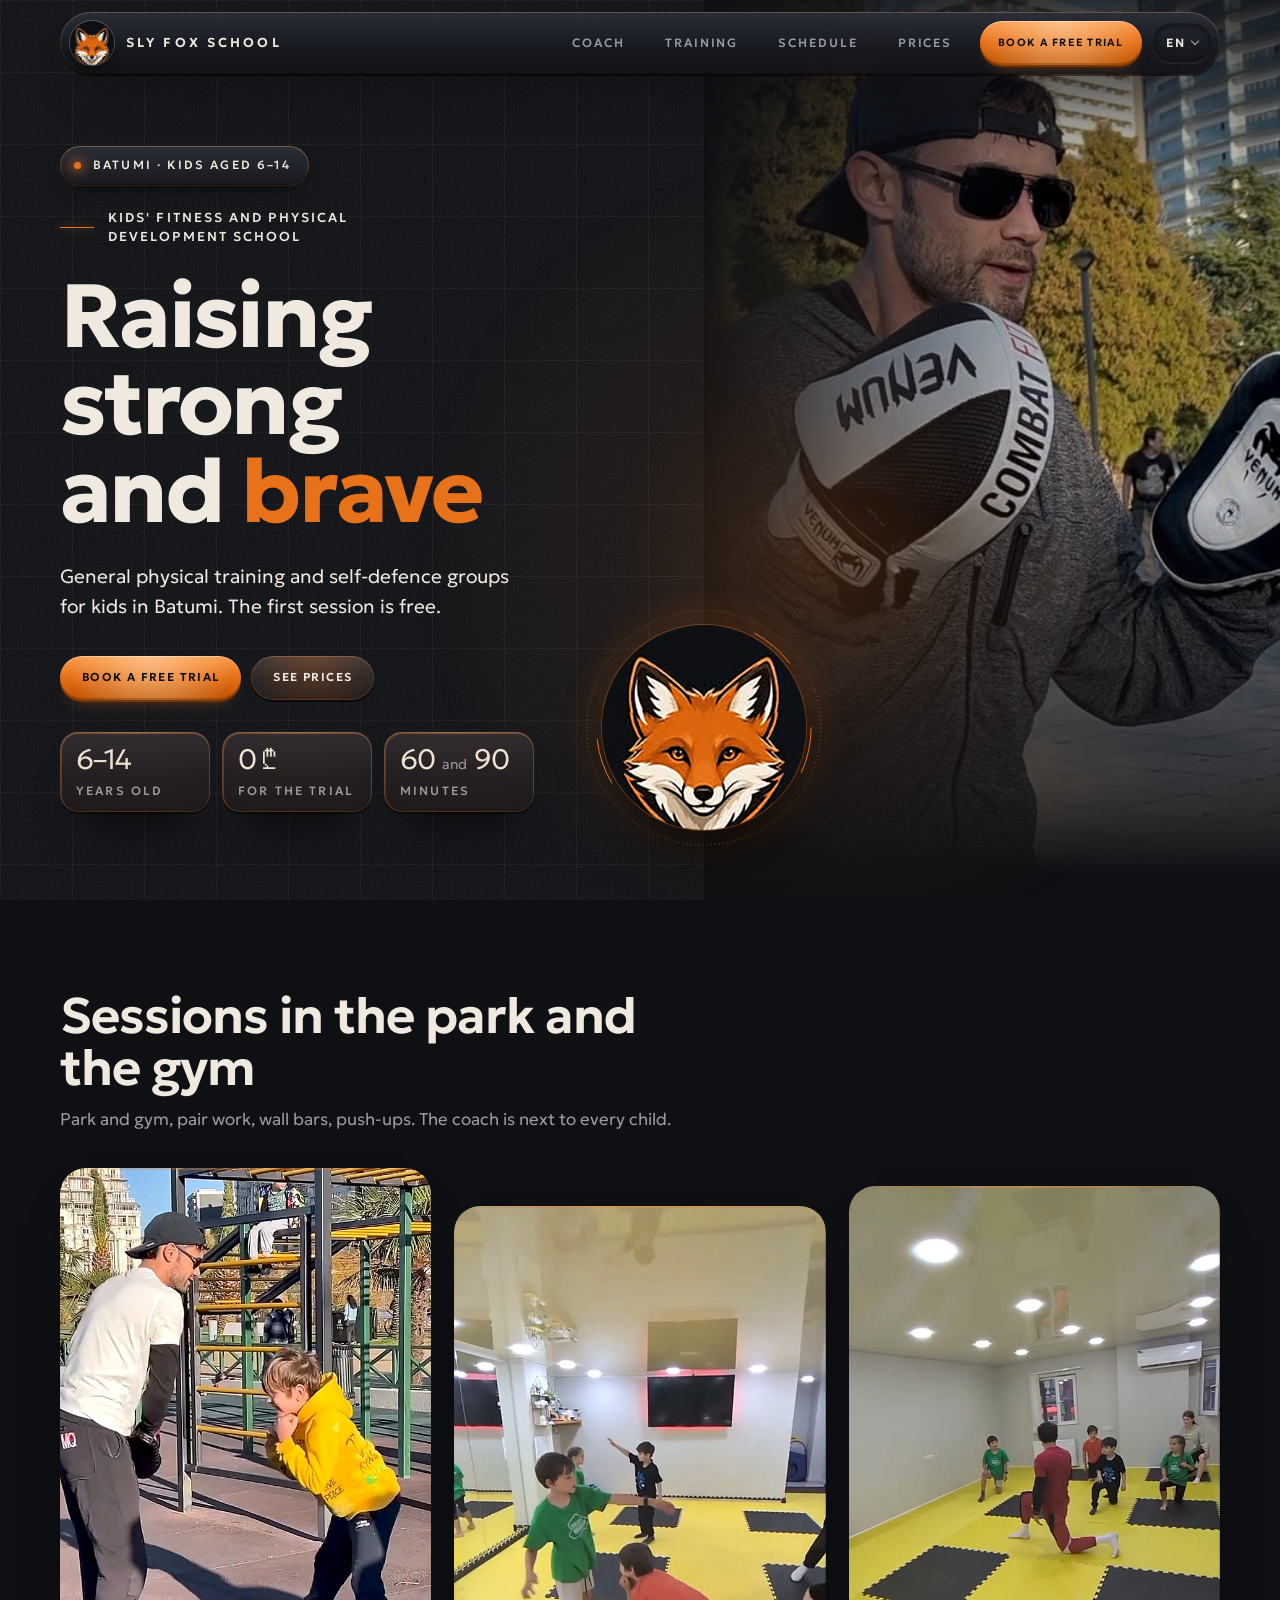
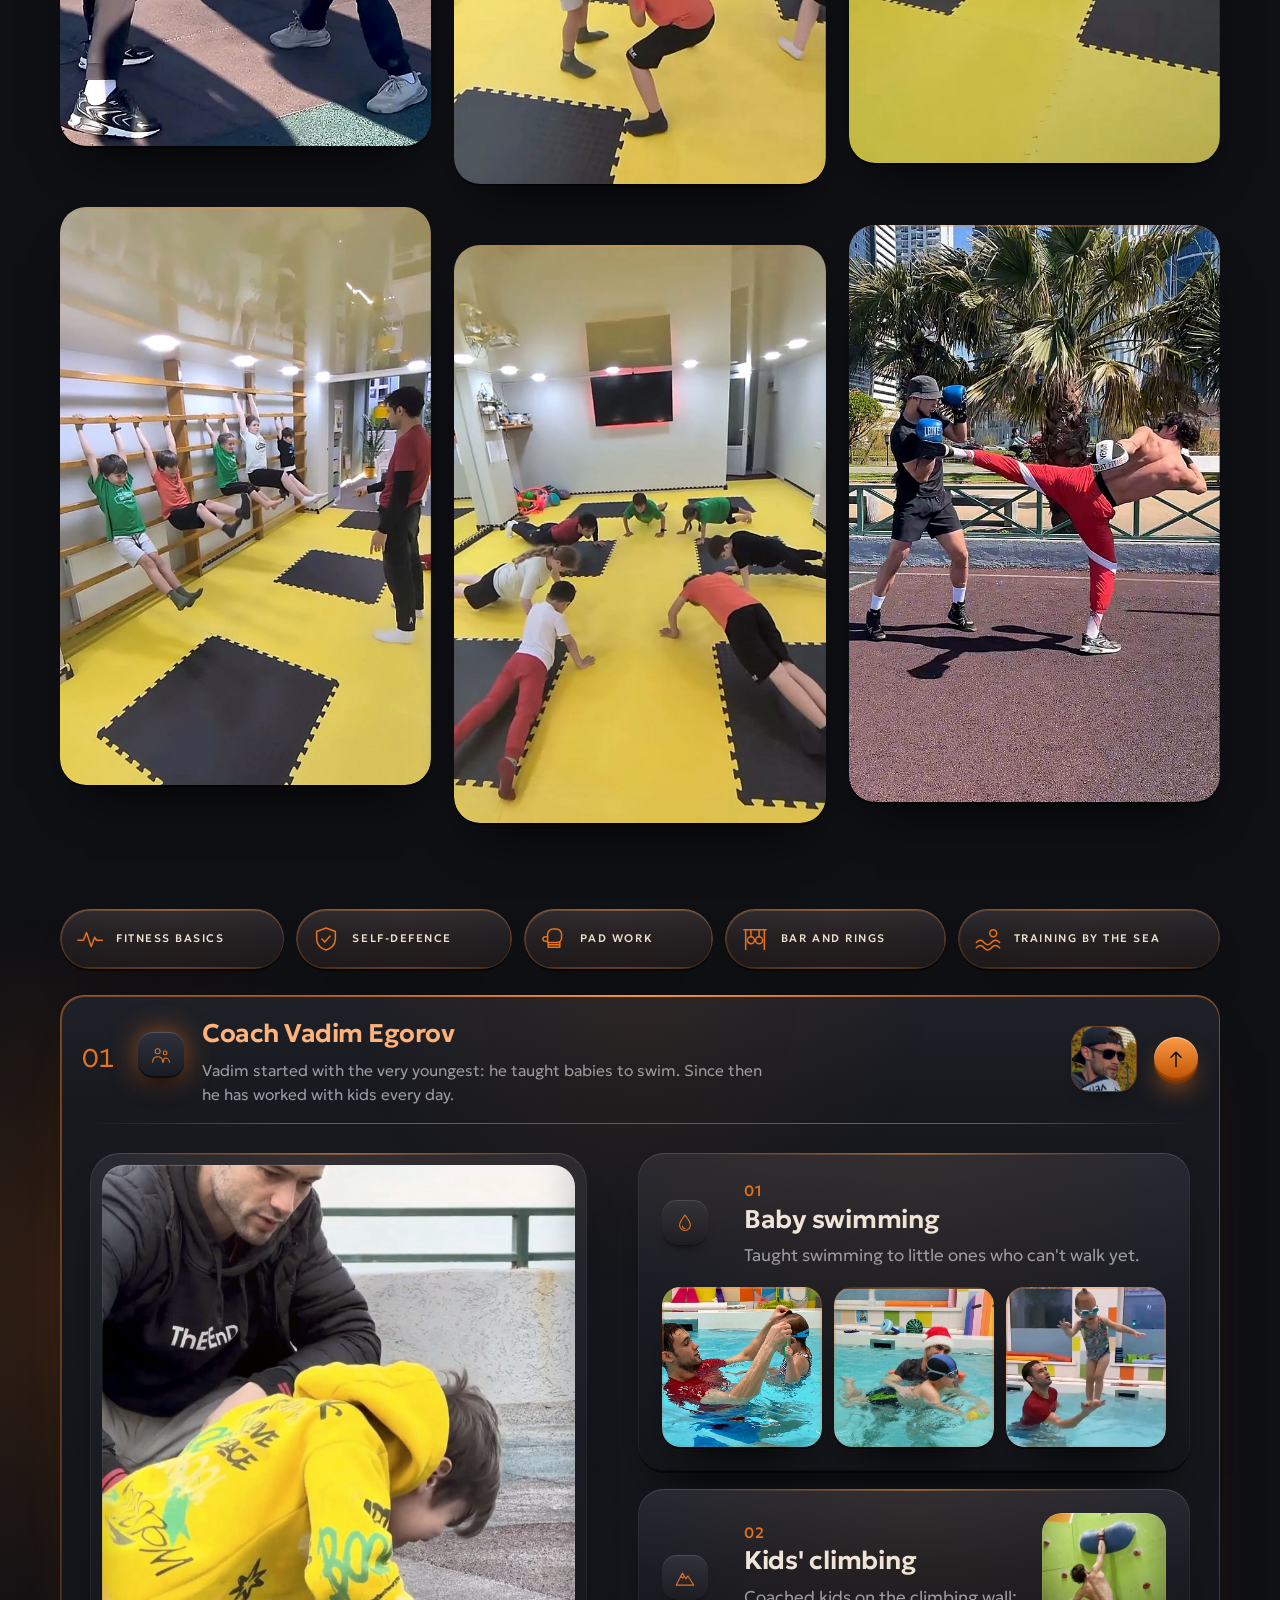
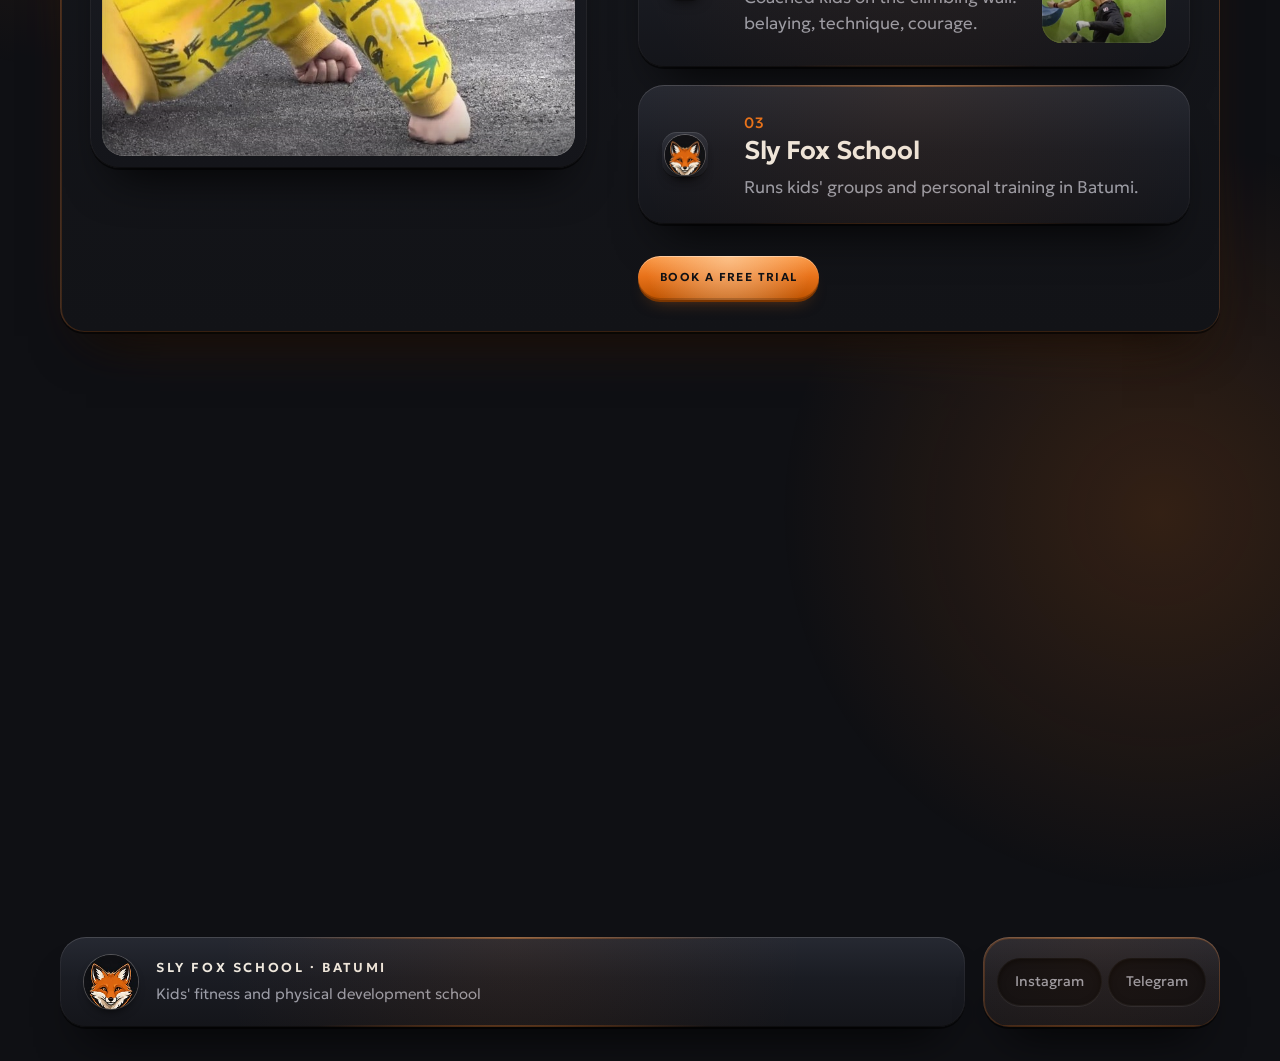
==== commit 98be7b57: "Обновление сайта" ====
--- a/en/index.html
+++ b/en/index.html
@@ -93,6 +93,23 @@
     <div class="sf-hero__ph"><img src="../img/hero-640.jpg" srcset="../img/hero-640.jpg 640w, ../img/hero-1089.jpg 1089w" sizes="(max-width:900px) 100vw, 45vw" width="1089" height="1271" alt="Vadim Egorov with coaching pads" fetchpriority="high"></div>
   </section>
 
+  <section class="sf-sec sf-kids" id="zanyatiya">
+    <div class="sf-wrap">
+      <header class="sf-kids__head reveal">
+        <h2>Sessions in the park and the gym</h2>
+        <p>Park and gym, pair work, wall bars, push-ups. The coach is next to every child.</p>
+      </header>
+      <ul class="sf-kids__row" id="kids">
+          <li class="reveal" style="--d:0.00s"><button class="sf-card sf-kid" type="button" data-full="img/k02-full.jpg" data-w="741" data-h="1280"><img src="../img/k02-600.jpg" srcset="../img/k02-600.jpg 600w, ../img/k02-full.jpg 741w" sizes="(max-width:700px) 72vw, 370px" width="741" height="1280" alt="A boy in a stance facing the coach in the park" draggable="false" loading="lazy"></button></li>
+          <li class="reveal" style="--d:0.10s"><button class="sf-card sf-kid" type="button" data-full="img/k03-full.jpg" data-w="736" data-h="1280"><img src="../img/k03-600.jpg" srcset="../img/k03-600.jpg 600w, ../img/k03-full.jpg 736w" sizes="(max-width:700px) 72vw, 370px" width="736" height="1280" alt="Kids working in pairs in the gym" draggable="false" loading="lazy"></button></li>
+          <li class="reveal" style="--d:0.20s"><button class="sf-card sf-kid" type="button" data-full="img/k04-full.jpg" data-w="734" data-h="1280"><img src="../img/k04-600.jpg" srcset="../img/k04-600.jpg 600w, ../img/k04-full.jpg 734w" sizes="(max-width:700px) 72vw, 370px" width="734" height="1280" alt="Gym warm-up: lunges following the coach" draggable="false" loading="lazy"></button></li>
+          <li class="reveal" style="--d:0.00s"><button class="sf-card sf-kid" type="button" data-full="img/k05-full.jpg" data-w="739" data-h="1280"><img src="../img/k05-600.jpg" srcset="../img/k05-600.jpg 600w, ../img/k05-full.jpg 739w" sizes="(max-width:700px) 72vw, 370px" width="739" height="1280" alt="Kids hanging on the wall bars" draggable="false" loading="lazy"></button></li>
+          <li class="reveal" style="--d:0.10s"><button class="sf-card sf-kid" type="button" data-full="img/k09-full.jpg" data-w="757" data-h="1280"><img src="../img/k09-600.jpg" srcset="../img/k09-600.jpg 600w, ../img/k09-full.jpg 757w" sizes="(max-width:700px) 72vw, 370px" width="757" height="1280" alt="Kids doing push-ups in a circle in the gym" draggable="false" loading="lazy"></button></li>
+          <li class="reveal" style="--d:0.20s"><button class="sf-card sf-kid" type="button" data-full="img/k08-full.jpg" data-w="771" data-h="1280"><img src="../img/k08-600.jpg" srcset="../img/k08-600.jpg 600w, ../img/k08-full.jpg 771w" sizes="(max-width:700px) 72vw, 370px" width="771" height="1280" alt="An adult pair: a kick into the pad under the palms" draggable="false" loading="lazy"></button></li>
+      </ul>
+    </div>
+  </section>
+
   <section class="sf-sec sf-deck">
     <i class="sf-glow" style="left:-300px;top:4%" aria-hidden="true"></i>
     <i class="sf-glow" style="right:-260px;bottom:2%" aria-hidden="true"></i>
@@ -124,6 +141,7 @@
                 <li class="sf-card sf-step reveal">
                   <span class="sf-badge"><svg class="sf-ic" aria-hidden="true"><use href="#i-drop"/></svg></span>
                   <div><span class="sf-step__n" aria-hidden="true">01</span><h3>Baby swimming</h3><p>Taught swimming to little ones who can't walk yet.</p></div>
+                  <div class="sf-swim" role="group" aria-label="Photos from the pool"><button class="sf-card sf-swim__i" type="button" data-full="img/s06-full.jpg" data-w="1080" data-h="1046"><img src="../img/s06-600.jpg" srcset="../img/s06-600.jpg 600w, ../img/s06-full.jpg 1080w" sizes="(max-width:620px) 28vw, 150px" width="1080" height="1046" alt="Vadim teaching a little one to swim in the pool" draggable="false" loading="lazy"></button><button class="sf-card sf-swim__i" type="button" data-full="img/s07-full.jpg" data-w="1080" data-h="1090"><img src="../img/s07-600.jpg" srcset="../img/s07-600.jpg 600w, ../img/s07-full.jpg 1080w" sizes="(max-width:620px) 28vw, 150px" width="1080" height="1090" alt="Vadim holding a child on the water" draggable="false" loading="lazy"></button><button class="sf-card sf-swim__i" type="button" data-full="img/s10-full.jpg" data-w="753" data-h="1280"><img src="../img/s10-600.jpg" srcset="../img/s10-600.jpg 600w, ../img/s10-full.jpg 753w" sizes="(max-width:620px) 28vw, 150px" width="753" height="1280" alt="A little girl standing on Vadim's hand above the water" draggable="false" loading="lazy"></button></div>
                 </li>
                 <li class="sf-card sf-step reveal" style="--d:.14s">
                   <span class="sf-badge"><svg class="sf-ic" aria-hidden="true"><use href="#i-peak"/></svg></span>
@@ -338,6 +356,13 @@
     <a href="https://t.me/koba19910" target="_blank" rel="noopener">Telegram</a>
   </nav>
 </footer>
+
+<div class="sf-lb" id="lb" role="dialog" aria-modal="true" aria-label="Photo" hidden>
+  <button class="sf-lb__x" id="lb-x" type="button" aria-label="Close photo"><svg viewBox="0 0 24 24" aria-hidden="true"><path d="M5 5l14 14M19 5 5 19"/></svg></button>
+  <button class="sf-go sf-lb__p is-prev" id="lb-p" type="button" aria-label="Previous photo"><svg viewBox="0 0 24 24" aria-hidden="true"><use href="#i-arrow"/></svg></button>
+  <button class="sf-go sf-lb__n" id="lb-n" type="button" aria-label="Next photo"><svg viewBox="0 0 24 24" aria-hidden="true"><use href="#i-arrow"/></svg></button>
+  <div class="sf-lb__st" id="lb-st"><img id="lb-i" alt="" draggable="false"></div>
+</div>
 
 <script>window.SF_TR={"Пн": "Mon", "Вт": "Tue", "Ср": "Wed", "Чт": "Thu", "Пт": "Fri", "Понедельник": "Monday", "Вторник": "Tuesday", "Среда": "Wednesday", "Четверг": "Thursday", "Пятница": "Friday", " минут": " minutes", "Заявка готова. Осталось отправить её в Telegram.": "Your request is ready. Just send it on Telegram.", "Написать в Telegram": "Message on Telegram", "Изменить": "Edit", "Здравствуйте! Хочу записаться на пробную тренировку.": "Hello! I'd like to book a free trial session.", "Записаться на пробную": "Book a free trial", "минут": "minutes"}</script>
 <script src="../site.js"></script>
--- a/site.css
+++ b/site.css
@@ -521,6 +521,44 @@
   .sf-acc__head{grid-template-columns:46px minmax(0,1fr) auto 44px;padding:14px 16px;gap:10px 12px}
 }
 
+/* ── фото с занятий (26.10.2026): без фильтров и без увеличения, чёткие; нажатие — на весь экран ── */
+.sf-kids{padding-bottom:0}
+.sf-kids__head{max-width:640px;margin-bottom:clamp(22px,3vw,36px)}
+.sf-kids__head h2{font-size:clamp(30px,4vw,50px)}
+.sf-kids__head p{margin-top:12px;font-weight:300;color:var(--muted)}
+.sf-kids__row{list-style:none;margin:0;padding:0 0 22px;display:grid;grid-template-columns:repeat(3,minmax(0,1fr));gap:clamp(14px,1.8vw,24px)}
+.sf-kids__row li:nth-child(3n+2){margin-top:clamp(18px,3vw,44px)}
+.sf-kids__row li:nth-child(3n){margin-top:clamp(8px,1.4vw,22px)}
+.sf-kid,.sf-swim__i{display:block;width:100%;padding:0;border:0;cursor:zoom-in;overflow:hidden;font:inherit;-webkit-tap-highlight-color:transparent}
+.sf-kid{aspect-ratio:9/14;border-radius:26px}
+.sf-kid img,.sf-swim__i img{width:100%;height:100%;object-fit:cover;border-radius:inherit;filter:none;transition:none}
+.sf-kid img{object-position:50% 40%}
+.sf-kid::after,.sf-swim__i::after{display:none}
+.sf-kid:hover,.sf-kid:focus-visible{transform:translateY(-4px)}
+.sf-kid:focus-visible,.sf-swim__i:focus-visible{outline:2px solid var(--accent);outline-offset:3px}
+.sf-swim{grid-column:1/-1;display:grid;grid-template-columns:repeat(3,minmax(0,1fr));gap:12px;margin-top:10px}
+.sf-swim__i{aspect-ratio:1/1;border-radius:18px}
+.sf-swim__i:nth-child(3) img{object-position:50% 30%}
+
+.sf-lb{position:fixed;inset:0;z-index:200;display:grid;place-items:center;background:rgba(8,9,11,.94);touch-action:pan-y;opacity:0;transition:opacity .35s ease}
+.sf-lb.is-on{opacity:1}
+.sf-lb__st{display:grid;place-items:center;width:100%;height:100%;padding:56px 0 48px}
+.sf-lb__st img{max-width:min(94vw,1280px);max-height:100%;width:auto;height:auto;object-fit:contain;border-radius:14px;box-shadow:0 30px 80px rgba(0,0,0,.7);filter:none;user-select:none}
+.sf-lb__x{position:absolute;top:12px;right:12px;z-index:2;width:48px;height:48px;border-radius:50%;border:0;display:grid;place-items:center;cursor:pointer;background:linear-gradient(180deg,#31343E,#17181D);box-shadow:inset 0 0 0 1px rgba(232,114,26,.32);color:var(--accent)}
+.sf-lb__x svg{width:20px;height:20px;fill:none;stroke:currentColor;stroke-width:2;stroke-linecap:round}
+.sf-lb__p,.sf-lb__n{position:absolute;top:50%;margin-top:-26px;z-index:2;border:0;cursor:pointer}
+.sf-lb__p{left:14px}.sf-lb__n{right:14px}
+.sf-lb__p svg{transform:scaleX(-1)}
+html.sf-lb-open,html.sf-lb-open body{overflow:hidden}
+@media (max-width:900px){
+  .sf-kids__row{display:flex;gap:14px;overflow-x:auto;scroll-snap-type:x mandatory;scrollbar-width:none;margin-inline:calc(var(--side)*-1);padding-inline:var(--side);scroll-padding-inline:var(--side);overscroll-behavior-x:contain;-webkit-overflow-scrolling:touch}
+  .sf-kids__row::-webkit-scrollbar{display:none}
+  .sf-kids__row li,.sf-kids__row li:nth-child(n){flex:none;width:min(72vw,300px);margin-top:0;scroll-snap-align:start}
+  .sf-lb__p,.sf-lb__n{top:auto;bottom:10px;margin:0}
+  .sf-lb__st{padding:60px 0 72px}
+}
+@media (max-width:620px){.sf-swim{gap:8px}}
+
 /* ===== рабочий сайт sly-fox.pro: переключатель языка (clients/slyfox/prod/build.py) ===== */
 .sf-lang{position:relative;order:3}
 .sf-lang summary{list-style:none;cursor:pointer;display:flex;align-items:center;gap:6px;height:40px;padding:0 14px;border-radius:999px;
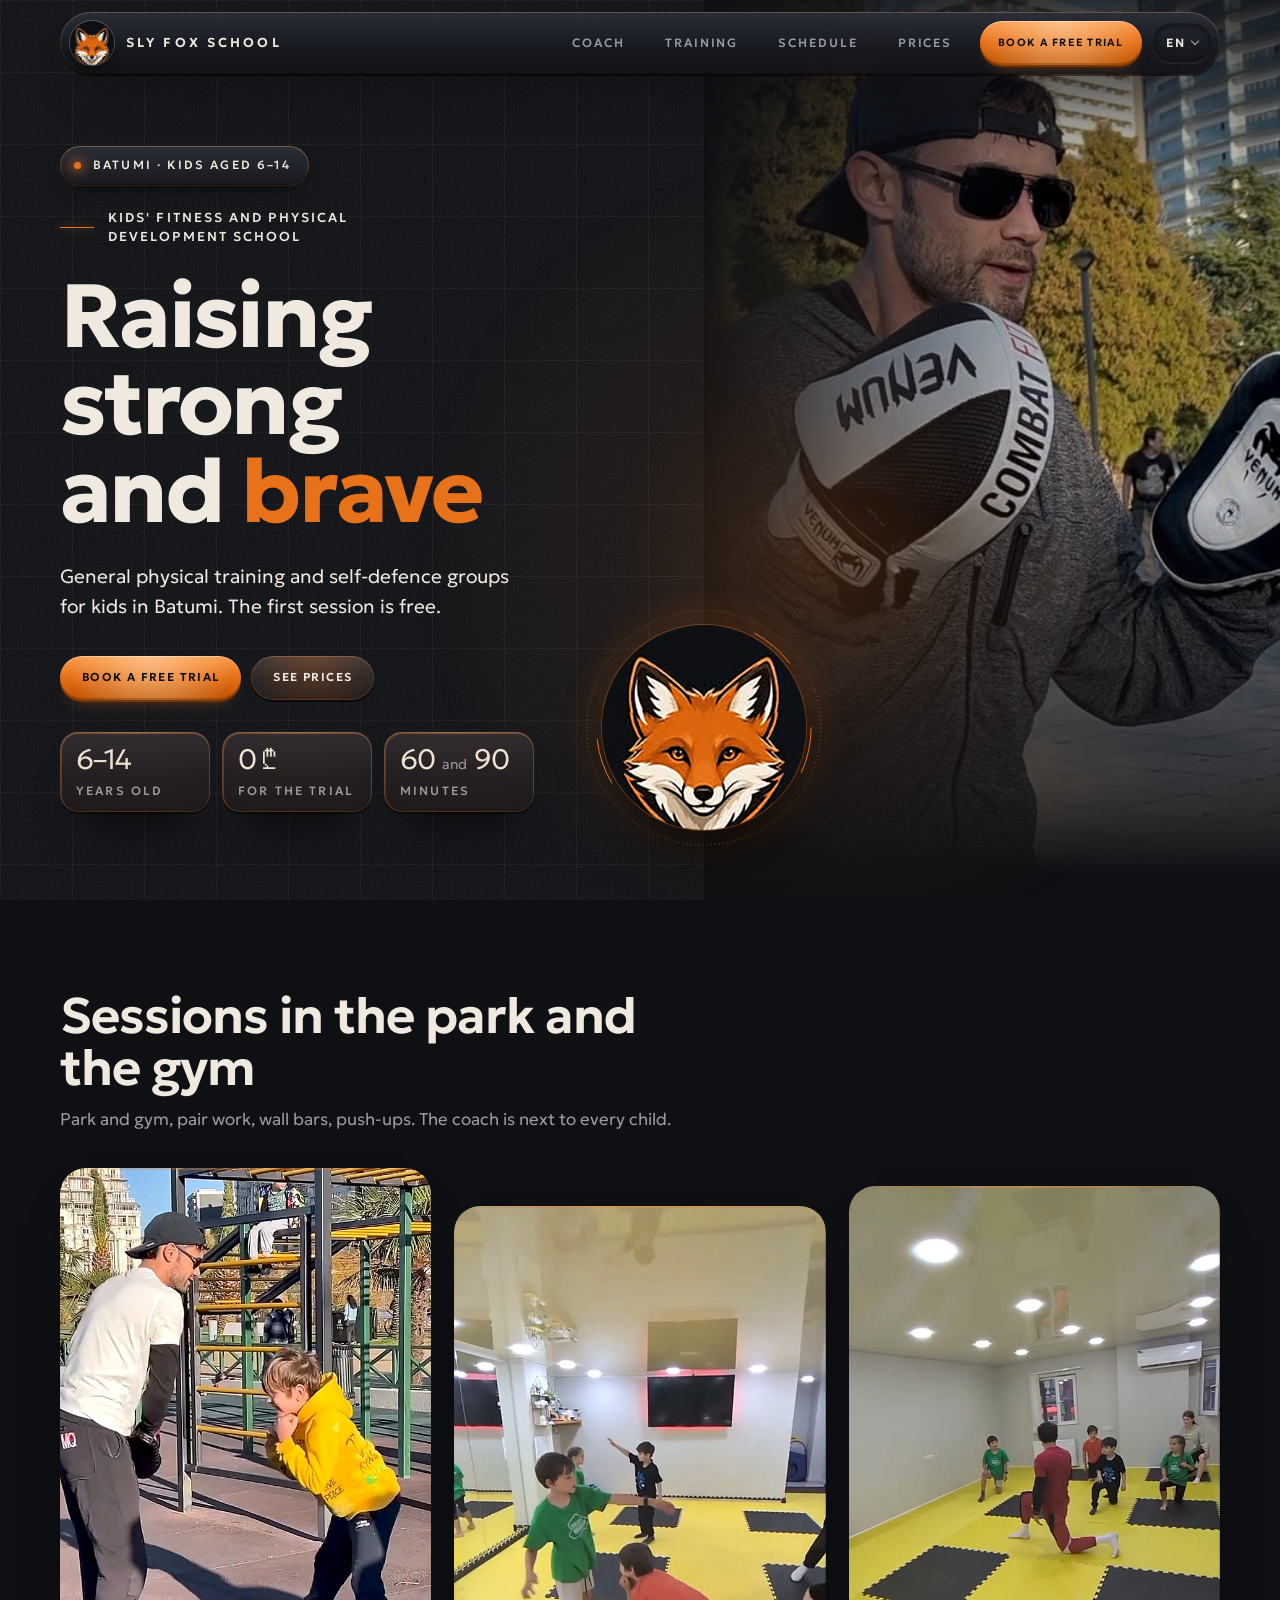
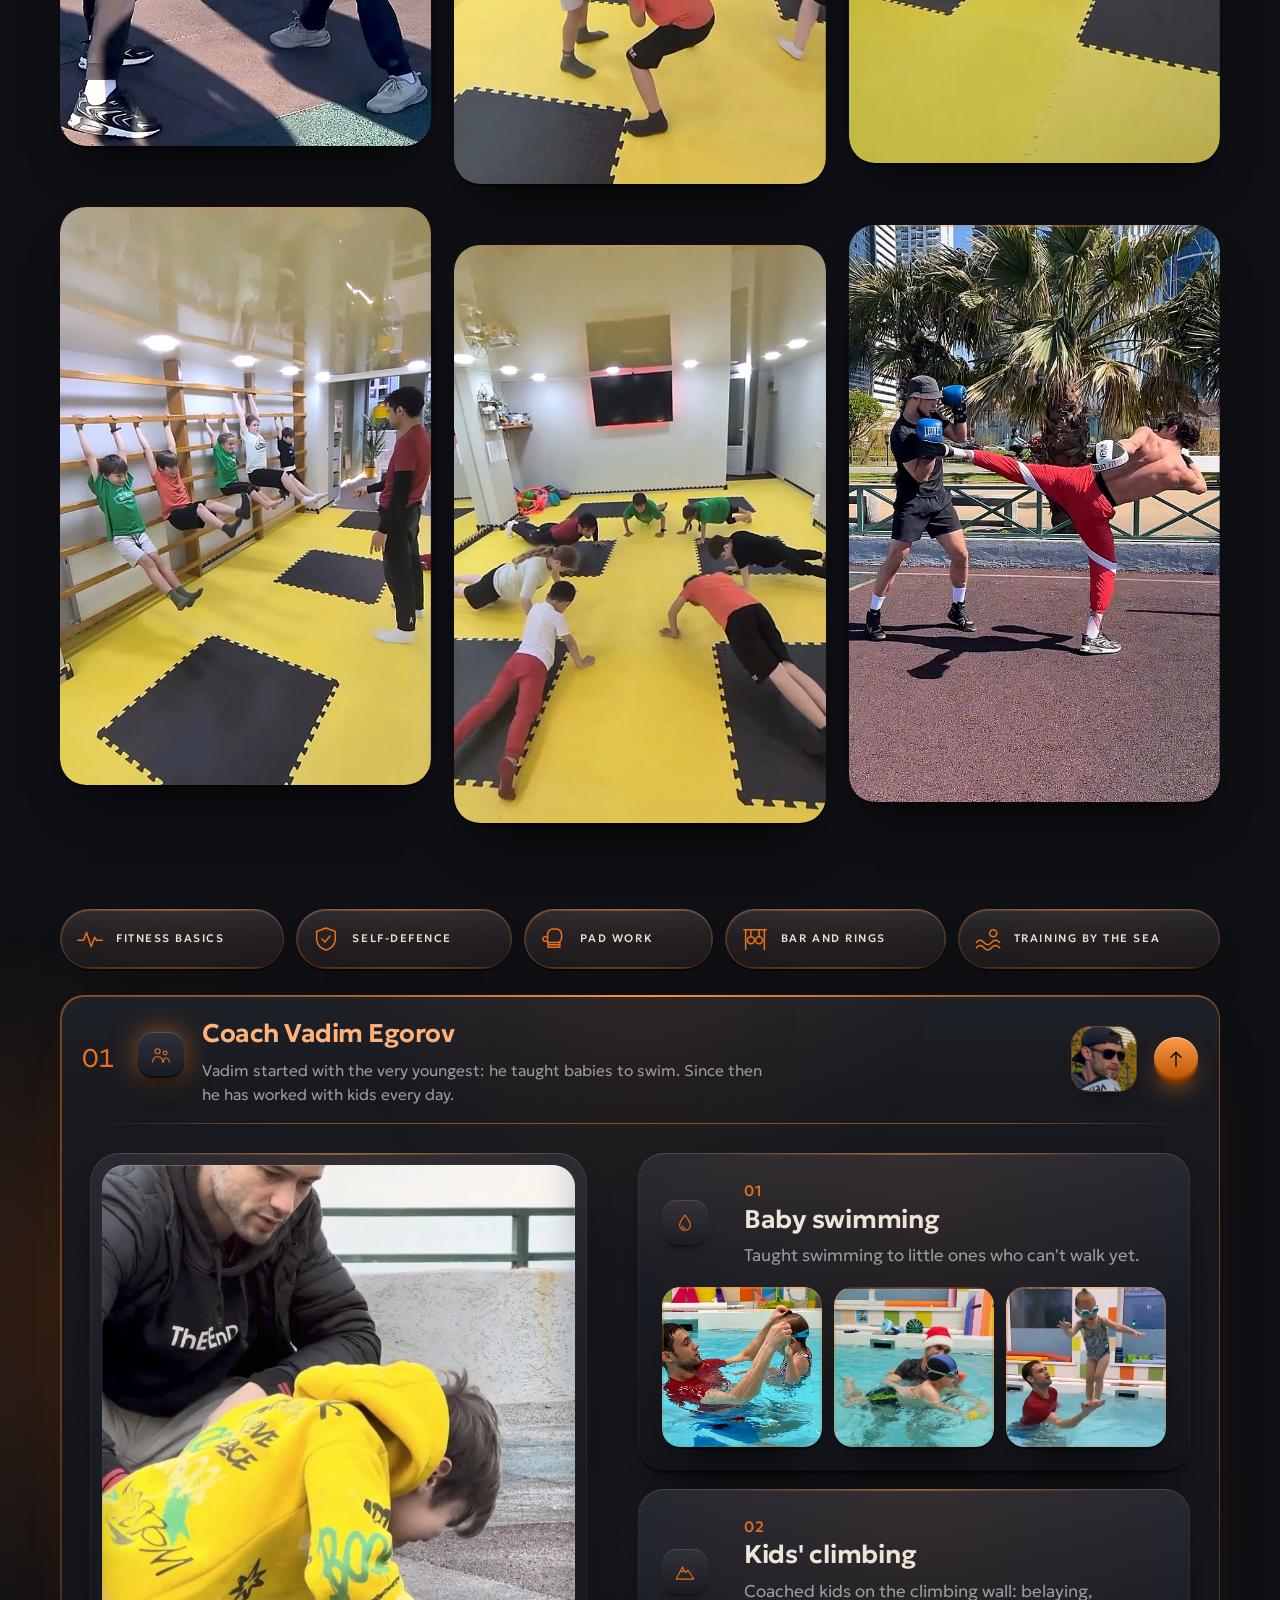
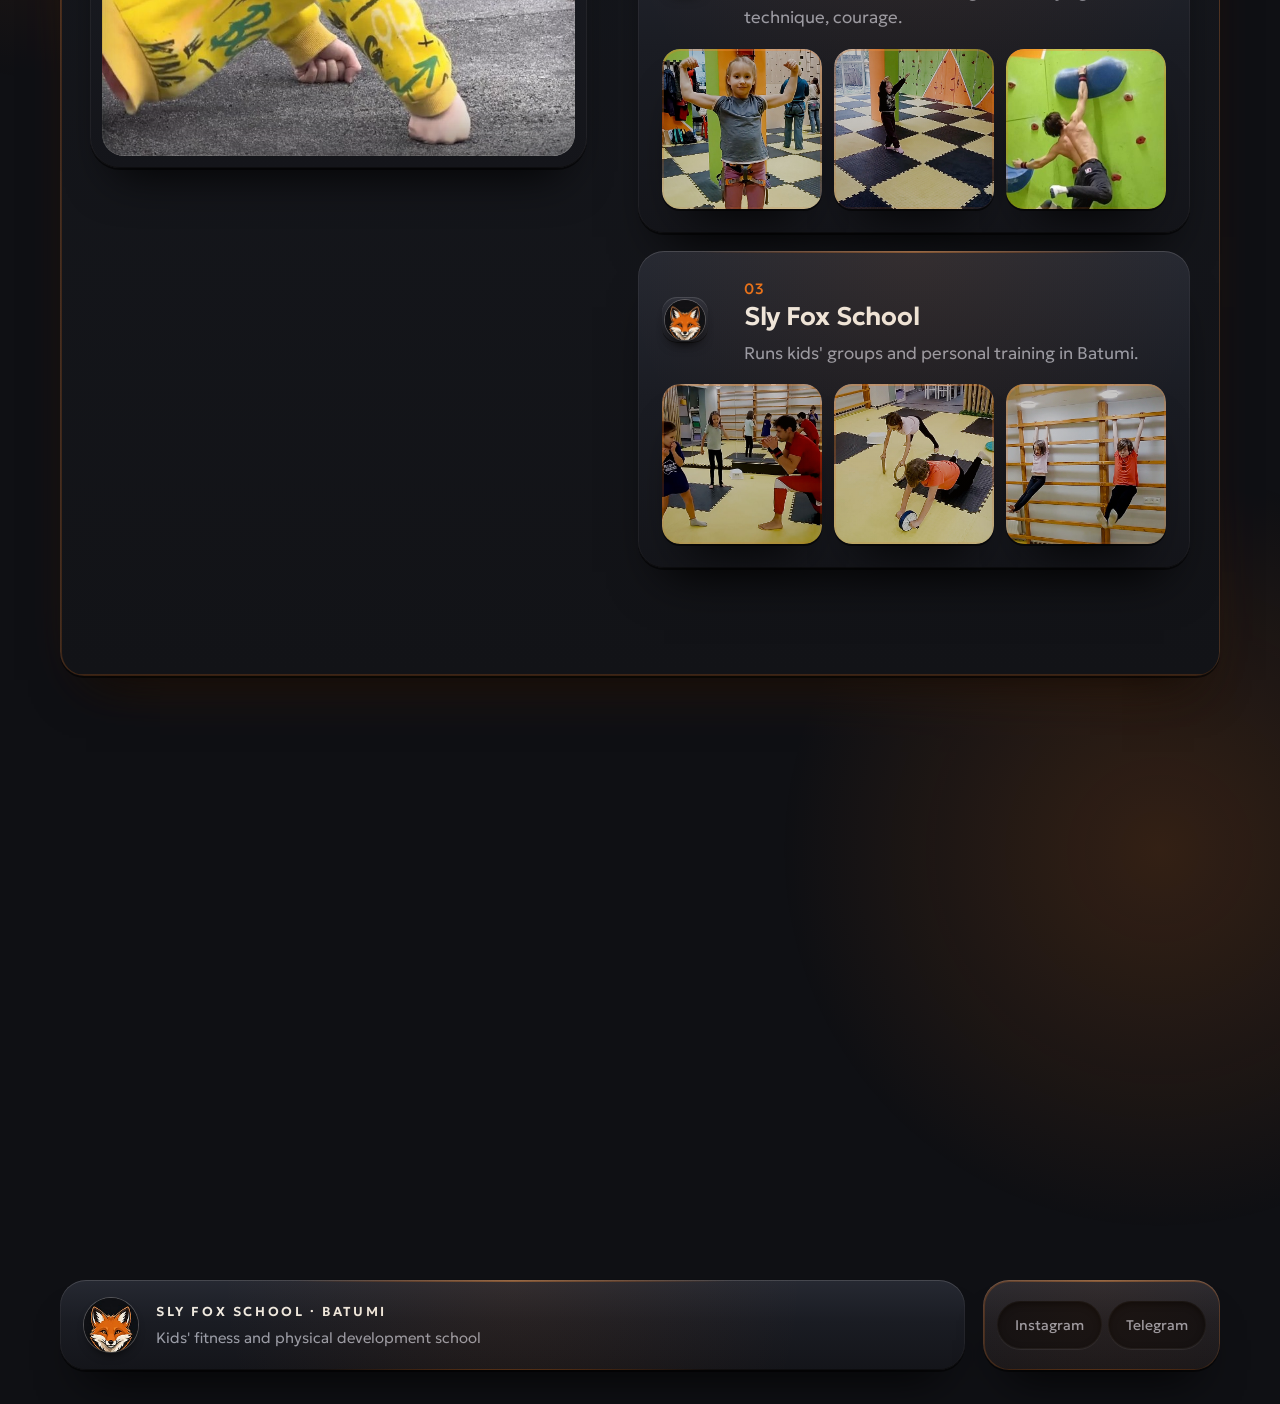
==== commit 6f5e47b7: "Обновление сайта" ====
--- a/en/index.html
+++ b/en/index.html
@@ -146,11 +146,12 @@
                 <li class="sf-card sf-step reveal" style="--d:.14s">
                   <span class="sf-badge"><svg class="sf-ic" aria-hidden="true"><use href="#i-peak"/></svg></span>
                   <div><span class="sf-step__n" aria-hidden="true">02</span><h3>Kids' climbing</h3><p>Coached kids on the climbing wall: belaying, technique, courage.</p></div>
-                  <div class="sf-ph sf-step__ph"><img src="../img/skalodrom-320.jpg" srcset="../img/skalodrom-320.jpg 320w, ../img/skalodrom-640.jpg 640w" sizes="(max-width:620px) 80vw, 124px" width="320" height="336" alt="Vadim at the climbing wall" loading="lazy"></div>
+                  <div class="sf-swim" role="group" aria-label="Climbing wall photos"><button class="sf-card sf-swim__i" type="button" data-full="img/sk01-full.jpg" data-w="716" data-h="1274"><img src="../img/sk01-600.jpg" srcset="../img/sk01-600.jpg 600w, ../img/sk01-full.jpg 716w" sizes="(max-width:620px) 28vw, 150px" width="716" height="1274" alt="A girl in a harness at the climbing wall" draggable="false" loading="lazy"></button><button class="sf-card sf-swim__i" type="button" data-full="img/sk02-full.jpg" data-w="716" data-h="1274"><img src="../img/sk02-600.jpg" srcset="../img/sk02-600.jpg 600w, ../img/sk02-full.jpg 716w" sizes="(max-width:620px) 28vw, 150px" width="716" height="1274" alt="A girl by the climbing walls" draggable="false" loading="lazy"></button><button class="sf-card sf-swim__i" type="button" data-full="img/skalodrom-640.jpg" data-w="640" data-h="672"><img src="../img/skalodrom-320.jpg" srcset="../img/skalodrom-320.jpg 320w, ../img/skalodrom-640.jpg 640w" sizes="(max-width:620px) 28vw, 150px" width="640" height="672" alt="Vadim at the climbing wall" draggable="false" loading="lazy"></button></div>
                 </li>
                 <li class="sf-card sf-step reveal" style="--d:.28s">
                   <span class="sf-badge"><span class="sf-mark" style="width:40px;height:40px"><img src="../img/logo-96.png" width="96" height="96" alt="" loading="lazy"></span></span>
                   <div><span class="sf-step__n" aria-hidden="true">03</span><h3>Sly Fox School</h3><p>Runs kids' groups and personal training in Batumi.</p></div>
+                  <div class="sf-swim" role="group" aria-label="Photos from kids' groups"><button class="sf-card sf-swim__i" type="button" data-full="img/gr01-full.jpg" data-w="716" data-h="1274"><img src="../img/gr01-600.jpg" srcset="../img/gr01-600.jpg 600w, ../img/gr01-full.jpg 716w" sizes="(max-width:620px) 28vw, 150px" width="716" height="1274" alt="Kids warming up in the gym with the coach" draggable="false" loading="lazy"></button><button class="sf-card sf-swim__i" type="button" data-full="img/gr02-full.jpg" data-w="720" data-h="964"><img src="../img/gr02-600.jpg" srcset="../img/gr02-600.jpg 600w, ../img/gr02-full.jpg 720w" sizes="(max-width:620px) 28vw, 150px" width="720" height="964" alt="Kids training on gymnastic rings" draggable="false" loading="lazy"></button><button class="sf-card sf-swim__i" type="button" data-full="img/gr03-full.jpg" data-w="720" data-h="964"><img src="../img/gr03-600.jpg" srcset="../img/gr03-600.jpg 600w, ../img/gr03-full.jpg 720w" sizes="(max-width:620px) 28vw, 150px" width="720" height="964" alt="Kids hanging on the wall bars" draggable="false" loading="lazy"></button></div>
                 </li>
                 <li><a class="sf-btn sf-pulse reveal" href="#zapis" style="--d:.36s">Book a free trial</a></li>
               </ol>
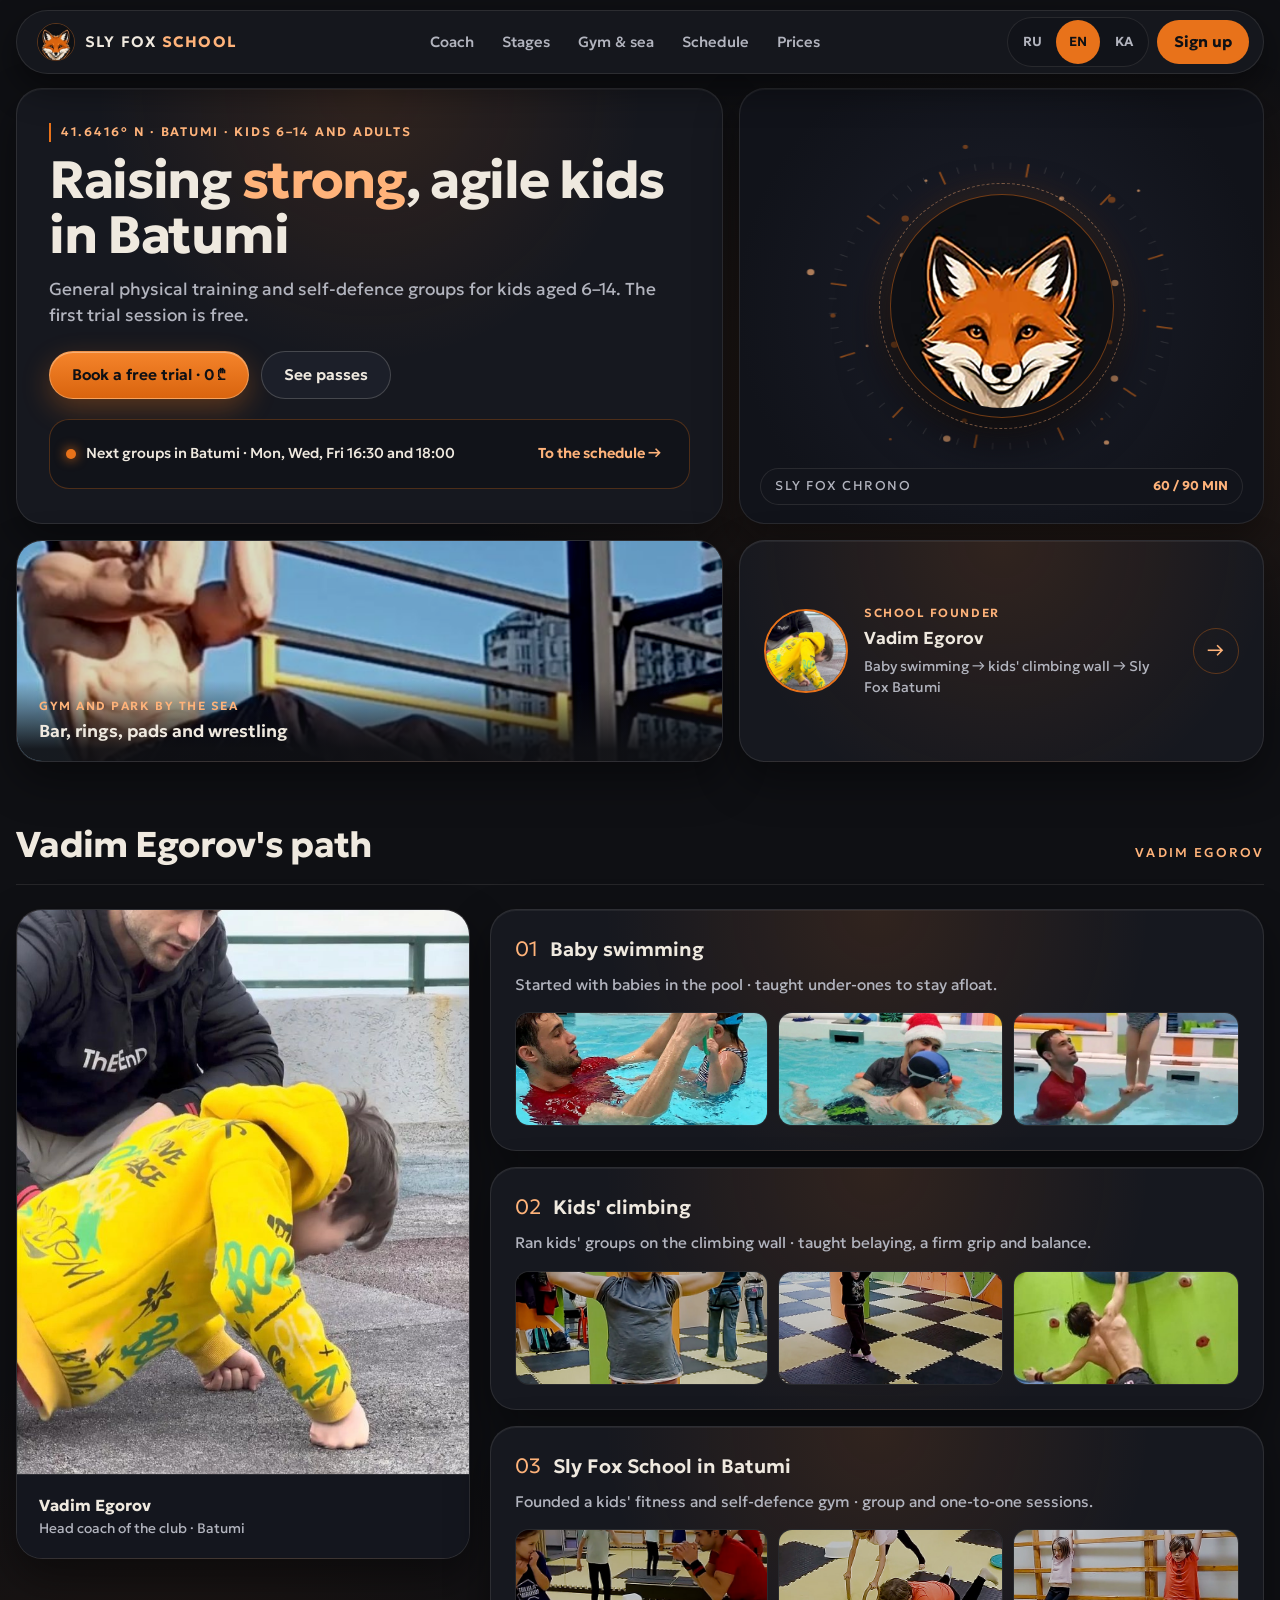
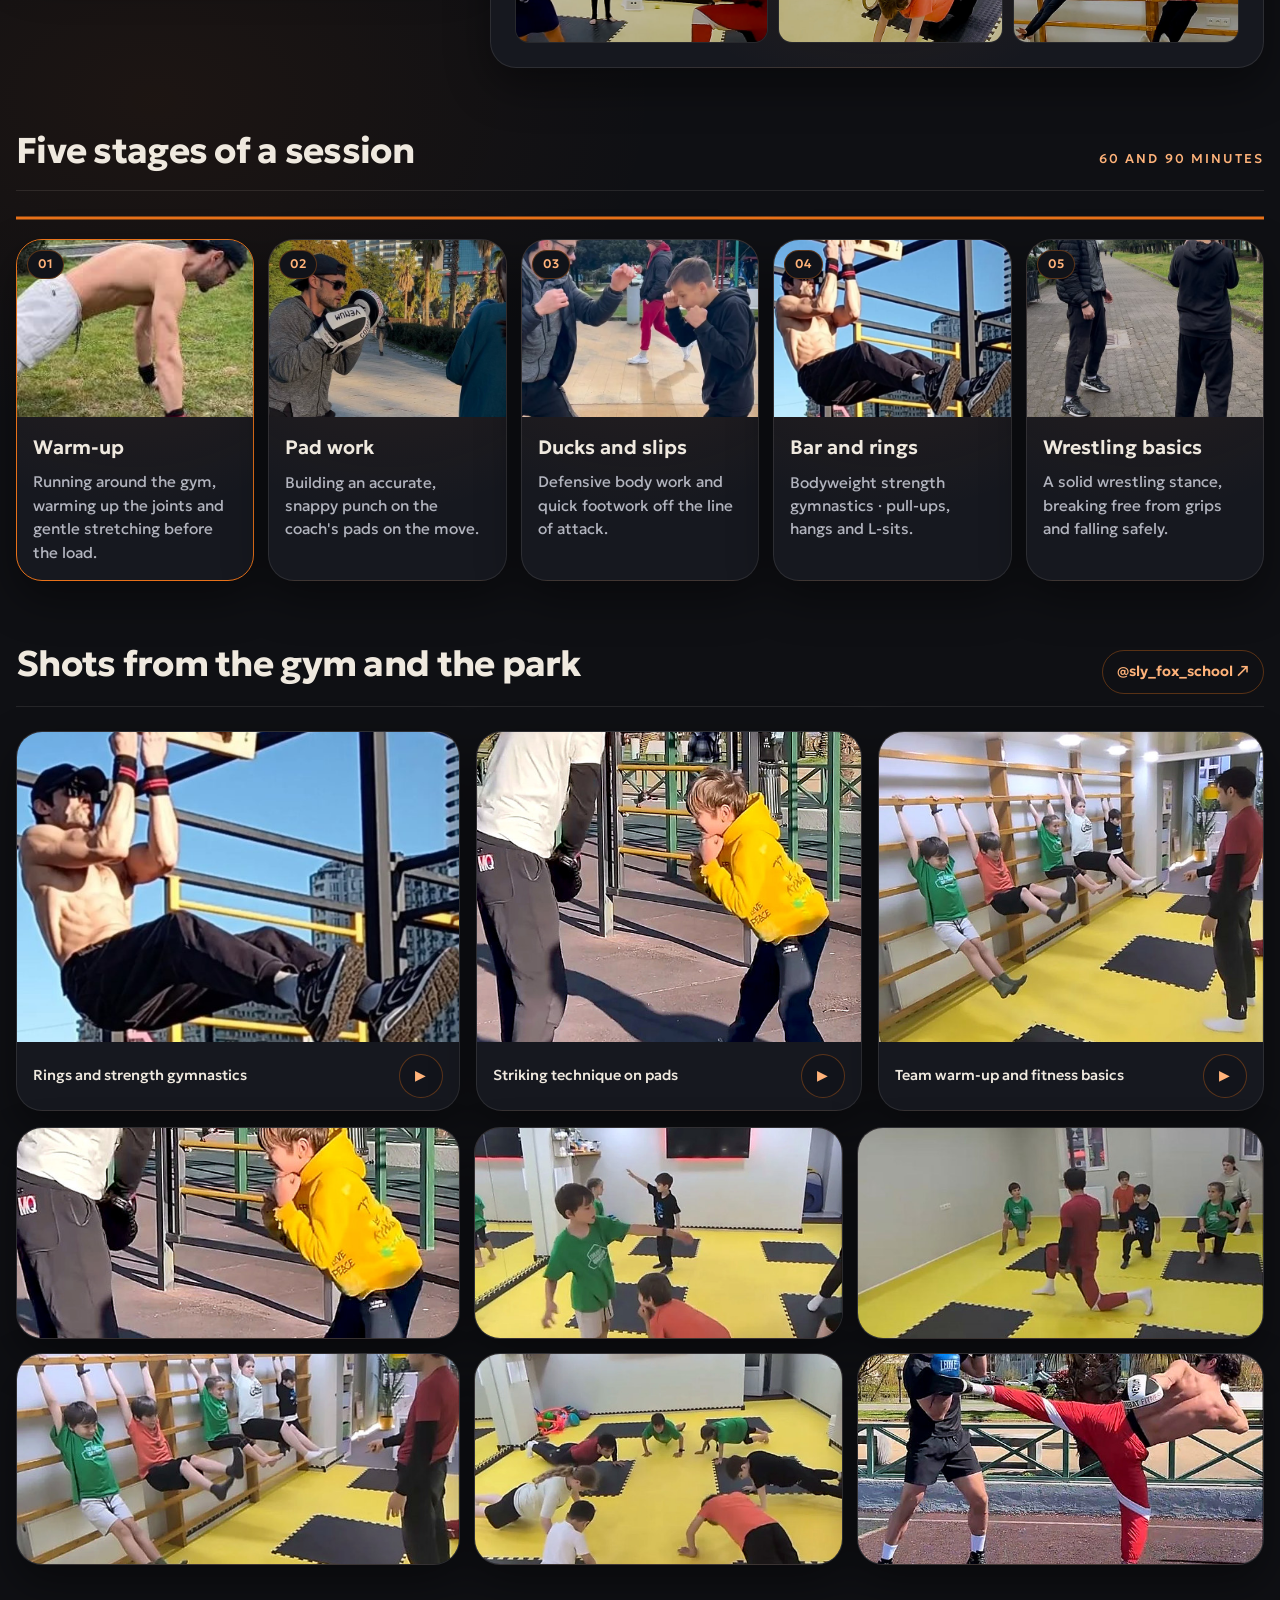
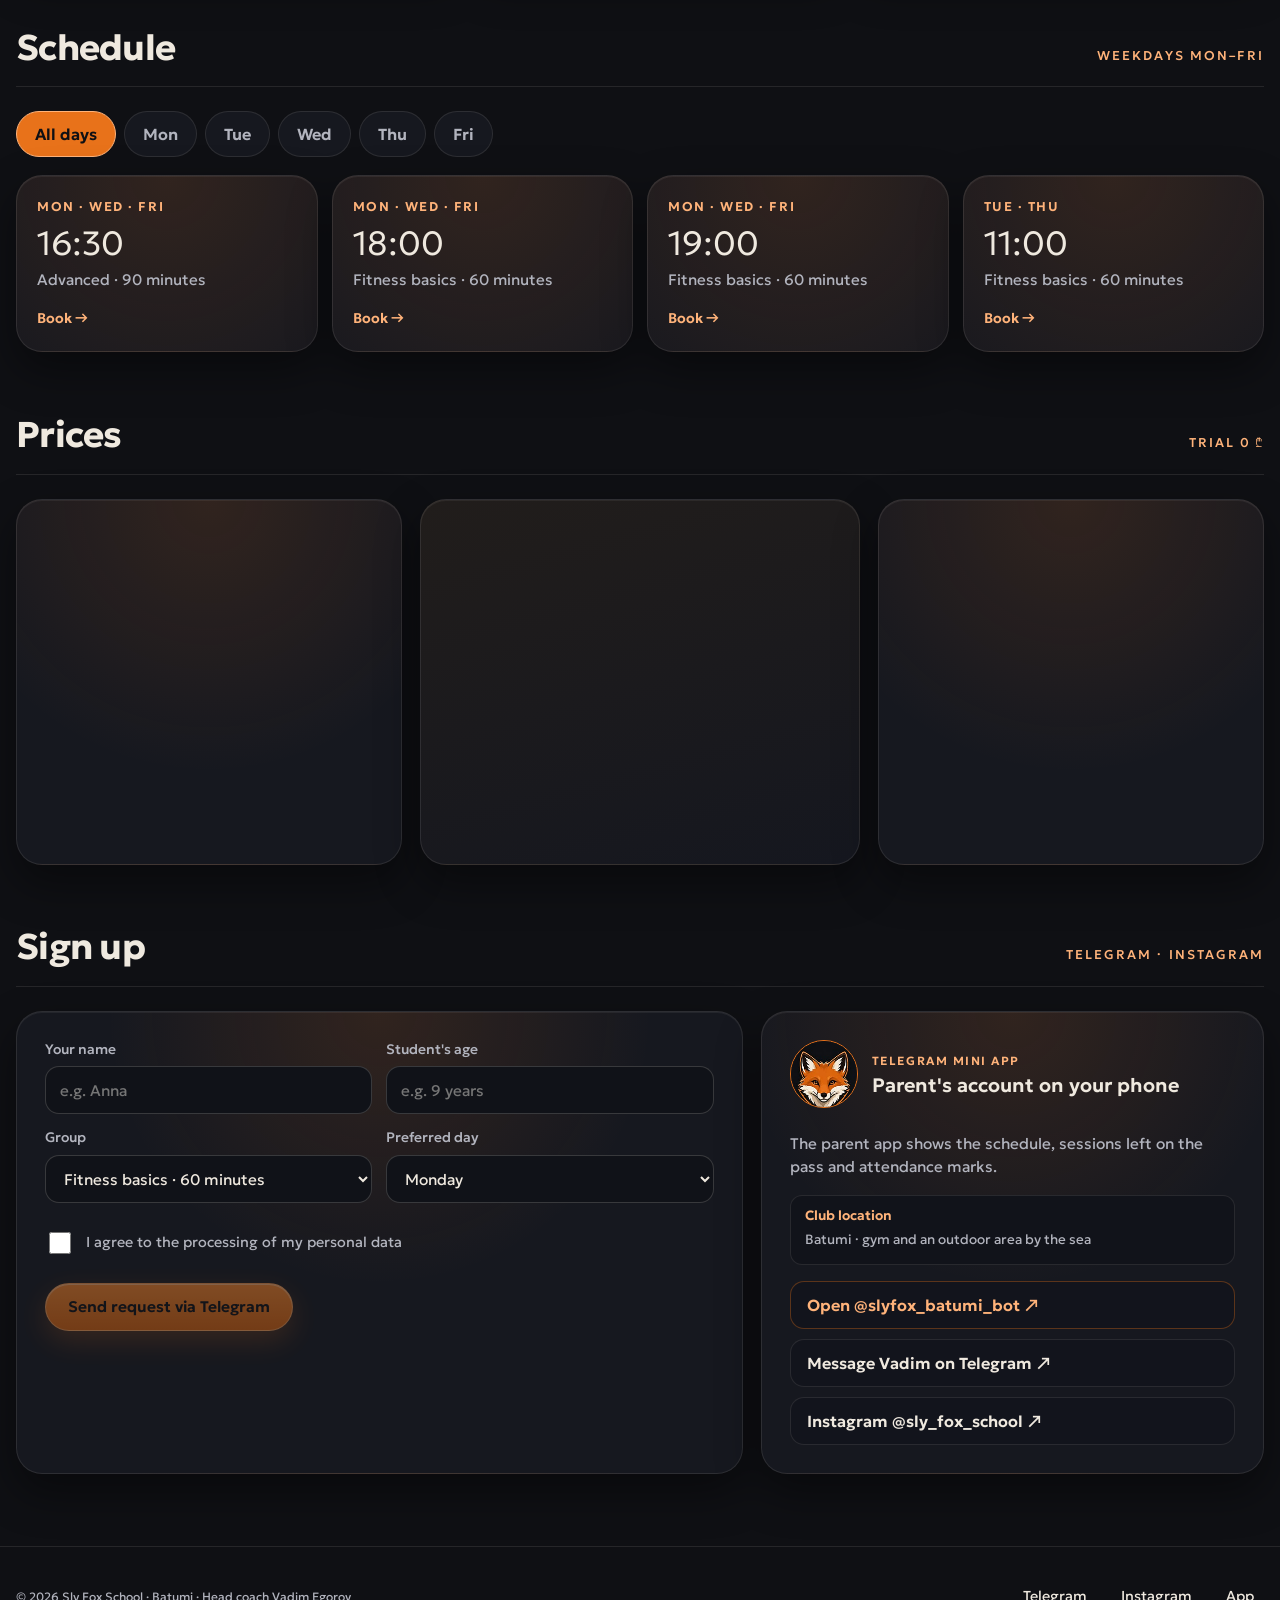
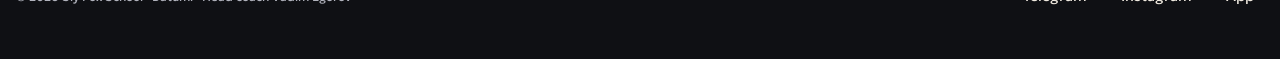
==== commit 4ad41ca2: "Сайт на вариант 9a" ====
--- a/en/index.html
+++ b/en/index.html
@@ -1,464 +1,508 @@
-<!DOCTYPE html>
-<html lang="en" style="background:#0F1014">
+<!doctype html>
+<html lang="en" class="sfa-js" data-preset="A">
 <head>
-<meta charset="UTF-8">
-<meta name="viewport" content="width=device-width, initial-scale=1, viewport-fit=cover">
-<title>Sly Fox School — kids' fitness and physical development school, Batumi</title>
-<meta name="description" content="Kids' fitness and physical development school in Batumi: general physical training and self-defence for children aged 6–14. The first session is free.">
-<link rel="canonical" href="https://sly-fox.pro/en/">
+  <meta charset="utf-8">
+  <meta name="viewport" content="width=device-width, initial-scale=1">
+  <title>Sly Fox School — kids' fitness and self-defence school in Batumi</title>
+  <meta name="description" content="Sly Fox School in Batumi: kids' fitness, general physical training and self-defence. Children aged 6–14 and personal training. Coach Vadim Egorov. The first session is free.">
+  <meta name="theme-color" content="#0F1014">
+  <link rel="canonical" href="https://sly-fox.pro/en/">
 <link rel="alternate" hreflang="ru" href="https://sly-fox.pro/">
 <link rel="alternate" hreflang="en" href="https://sly-fox.pro/en/">
 <link rel="alternate" hreflang="ka" href="https://sly-fox.pro/ka/">
 <link rel="alternate" hreflang="x-default" href="https://sly-fox.pro/">
-<meta property="og:type" content="website">
-<meta property="og:locale" content="en_US">
-<meta property="og:site_name" content="Sly Fox School">
-<meta property="og:url" content="https://sly-fox.pro/en/">
-<meta property="og:title" content="Sly Fox School — kids' fitness and physical development school, Batumi">
-<meta property="og:description" content="Kids' fitness and physical development school in Batumi: general physical training and self-defence for children aged 6–14. The first session is free.">
-<meta property="og:image" content="https://sly-fox.pro/en/og.jpg">
-<meta property="og:image:width" content="1200">
-<meta property="og:image:height" content="630">
-<meta name="twitter:card" content="summary_large_image">
-<meta name="theme-color" content="#0F1014">
-<link rel="icon" type="image/png" href="../img/favicon.png">
-<link rel="preconnect" href="https://fonts.googleapis.com">
-<link rel="preconnect" href="https://fonts.gstatic.com" crossorigin>
-<link href="https://fonts.googleapis.com/css2?family=Geologica:wght@300;400;500;600;700&display=swap" rel="stylesheet">
-<link rel="stylesheet" href="../site.css">
-<script type="application/ld+json">{"@context":"https://schema.org","@type":"SportsActivityLocation","name":"Sly Fox School","url":"https://sly-fox.pro/en/","image":"https://sly-fox.pro/img/logo-520.png","inLanguage":"en","description":"Kids' groups in general physical training and self-defence for ages 6–14, and personal training in Batumi. The first session is free.","address":{"@type":"PostalAddress","addressLocality":"Batumi","addressCountry":"GE"},"employee":{"@type":"Person","name":"Vadim Egorov","jobTitle":"Coach"},"sameAs":["https://www.instagram.com/sly_fox_school/","https://t.me/koba19910"]}</script>
-<script>document.documentElement.classList.add('sf-js')</script>
+  <meta property="og:type" content="website">
+  <meta property="og:locale" content="en_US">
+  <meta property="og:site_name" content="Sly Fox School">
+  <meta property="og:title" content="Sly Fox School — kids' fitness and self-defence school in Batumi">
+  <meta property="og:description" content="General physical training and self-defence groups for kids aged 6–14, and personal training in Batumi. Trial session — 0 ₾.">
+  <meta property="og:url" content="https://sly-fox.pro/en/">
+  <meta property="og:image" content="https://sly-fox.pro/en/og.jpg">
+  <meta property="og:image:width" content="1200">
+  <meta property="og:image:height" content="630">
+  <meta name="twitter:card" content="summary_large_image">
+  <link rel="icon" type="image/png" href="../img/favicon.png">
+  <link rel="preconnect" href="https://fonts.googleapis.com">
+  <link rel="preconnect" href="https://fonts.gstatic.com" crossorigin>
+  <link href="https://fonts.googleapis.com/css2?family=Geologica:wght@300;400;500;600;700&display=swap" rel="stylesheet">
+  <link rel="stylesheet" href="../site.css">
+  <script type="application/ld+json">
+  {
+    "@context": "https://schema.org",
+    "@type": "SportsActivityLocation",
+    "name": "Sly Fox School",
+    "description": "Kids' fitness, general physical training and self-defence basics school in Batumi. Coach Vadim Egorov.",
+    "url": "https://sly-fox.pro/en/",
+    "image": "https://sly-fox.pro/en/og.jpg",
+    "priceRange": "0–500 GEL",
+    "address": {
+      "@type": "PostalAddress",
+      "addressLocality": "Batumi",
+      "addressCountry": "GE"
+    },
+    "sameAs": [
+      "https://www.instagram.com/sly_fox_school/",
+      "https://t.me/slyfox_batumi_bot"
+    ]
+  }
+  </script>
 </head>
-<body id="top">
-
-<svg width="0" height="0" style="position:absolute" aria-hidden="true" focusable="false">
-  <defs>
-    <linearGradient id="ig-g" x1="0" y1="1" x2="1" y2="0"><stop offset="0" stop-color="#FEDA75"/><stop offset=".35" stop-color="#FA7E1E"/><stop offset=".6" stop-color="#D62976"/><stop offset=".85" stop-color="#962FBF"/><stop offset="1" stop-color="#4F5BD5"/></linearGradient>
-    <symbol id="i-warm" viewBox="0 0 48 48"><circle cx="24" cy="24" r="8"/><path d="M24 4v7M24 37v7M4 24h7M37 24h7M10 10l5 5M33 33l5 5M38 10l-5 5M15 33l-5 5"/></symbol>
-    <symbol id="i-glove" viewBox="0 0 48 48"><path d="M13 30V16a9 9 0 0 1 9-9h6a9 9 0 0 1 9 9v6a8 8 0 0 1-8 8z"/><path d="M13 20H9a4 4 0 0 0 0 8h4M14 30v8h20v-8M14 34h20"/></symbol>
-    <symbol id="i-dodge" viewBox="0 0 48 48"><circle cx="31" cy="12" r="5"/><path d="M8 42c0-15 9-20 18-15l10 11"/><path d="M17 9 8 15l10 5"/></symbol>
-    <symbol id="i-bar" viewBox="0 0 48 48"><path d="M5 8h38M8 8v34M40 8v34M17 8v12M31 8v12"/><circle cx="17" cy="26" r="6"/><circle cx="31" cy="26" r="6"/></symbol>
-    <symbol id="i-belt" viewBox="0 0 48 48"><path d="M3 19h42v10H3z"/><path d="M19 19h10v10H19zM21 29l-3 13M27 29l3 13"/></symbol>
-    <symbol id="i-shield" viewBox="0 0 48 48"><path d="M24 5 40 11v12c0 10-7 17-16 20C15 40 8 33 8 23V11z"/><path d="m17 24 5 5 9-10"/></symbol>
-    <symbol id="i-sea" viewBox="0 0 48 48"><path d="M4 30c5-5 9-5 13 0s9 5 13 0 9-5 14 0M4 39c5-5 9-5 13 0s9 5 13 0 9-5 14 0"/><circle cx="33" cy="14" r="6"/></symbol>
-    <symbol id="i-pulse" viewBox="0 0 48 48"><path d="M3 26h10l5-13 8 24 6-16 3 5h10"/></symbol>
-    <symbol id="i-duo" viewBox="0 0 48 48"><circle cx="16" cy="15" r="6"/><circle cx="34" cy="19" r="4.500"/><path d="M4 41c0-8 5-13 12-13s12 5 12 13M30 41c0-6 1-10 4-10 5 0 10 4 10 10"/></symbol>
-    <symbol id="i-clock" viewBox="0 0 48 48"><circle cx="24" cy="24" r="18"/><path d="M24 12v12l8 6"/></symbol>
-    <symbol id="i-phone" viewBox="0 0 48 48"><rect x="13" y="4" width="22" height="40" rx="4"/><path d="M21 9h6M19 20h10M19 26h10M19 32h6"/></symbol>
-    <symbol id="i-tag" viewBox="0 0 48 48"><path d="M6 8v15l20 20 17-17L23 6H8a2 2 0 0 0-2 2z"/><circle cx="16" cy="16" r="3.500"/></symbol>
-    <symbol id="i-pen" viewBox="0 0 48 48"><path d="M7 41l4-13L33 6l9 9-22 22z"/><path d="M27 12l9 9M7 41h34"/></symbol>
-    <symbol id="i-drop" viewBox="0 0 48 48"><path d="M24 5c8 10 13 17 13 24a13 13 0 0 1-26 0c0-7 5-14 13-24z"/><path d="M18 31a6 6 0 0 0 6 6"/></symbol>
-    <symbol id="i-peak" viewBox="0 0 48 48"><path d="M3 41 18 12l8 14 5-7 14 22z"/><path d="M14 20l4 4 4-4"/></symbol>
-    <symbol id="i-arrow" viewBox="0 0 24 24"><path d="M3 12h17M14 6l6 6-6 6"/></symbol>
-    <symbol id="i-chip" viewBox="0 0 40 30"><rect x=".600" y=".600" width="38.800" height="28.800" rx="5"/><path d="M.600 10h12v10H.600M39.400 10h-12v10h12M12.600 10l5-9.400M27.400 10l-5-9.400M12.600 20l5 9.400M27.400 20l-5 9.400"/></symbol>
-    <symbol id="i-tg" viewBox="0 0 48 48"><circle cx="24" cy="24" r="22" fill="#26A5E4"/><path d="M10.500 23.500 35 14C36.200 13.600 37.200 14.300 36.800 16L32.600 35.500C32.300 36.900 31.500 37.200 30.300 36.600L24 32 21 35C20.600 35.400 20.300 35.700 19.600 35.700L20 29.300 31.500 18.900C32 18.400 31.400 18.200 30.800 18.600L16.600 27.500 10.500 25.600C9.200 25.200 9.200 24.300 10.500 23.500Z" fill="#fff"/></symbol>
-    <symbol id="i-ig" viewBox="0 0 48 48"><rect x="2" y="2" width="44" height="44" rx="12" fill="url(#ig-g)"/><rect x="10" y="10" width="28" height="28" rx="8" fill="none" stroke="#fff" stroke-width="3.500"/><circle cx="24" cy="24" r="6.500" fill="none" stroke="#fff" stroke-width="3.500"/><circle cx="32" cy="16" r="2.200" fill="#fff"/></symbol>
-  </defs>
-</svg>
-
-<header class="sf-top" id="bar">
-  <div class="sf-top__in">
-    <a class="sf-brand" href="#top" aria-label="Sly Fox School, back to top">
-      <span class="sf-mark"><img src="../img/logo-96.png" width="96" height="96" alt=""></span>
-      <span>Sly Fox School</span>
-    </a>
-    <nav class="sf-nav" id="nav" aria-label="Sections"><a href="#trener">Coach</a><a href="#trenirovka">Training</a><a href="#raspisanie">Schedule</a><a href="#ceny">Prices</a></nav>
-    <details class="sf-lang"><summary aria-label="Site language">EN</summary><div><a href="../" hreflang="ru" lang="ru">Русский</a><a href="./" hreflang="en" lang="en" aria-current="page">English</a><a href="../ka/" hreflang="ka" lang="ka">ქართული</a></div></details>
-    <a class="sf-btn" href="#zapis">Book a free trial</a>
-    <button class="sf-burger" id="burger" type="button" aria-label="Menu" aria-controls="nav" aria-expanded="false"><i></i><i></i><i></i></button>
+<body class="sfa-body sfa-body--a">
+
+  <header class="sfa-header" id="sf-header">
+    <div class="sfa-header__bar">
+      <a class="sfa-brand" href="#top" aria-label="Sly Fox School — back to top">
+        <img class="sfa-brand__logo" src="../img/logo-96.png" width="40" height="40" alt="Sly Fox logo">
+        <span class="sfa-brand__txt">SLY FOX <b>SCHOOL</b></span>
+      </a>
+
+      <nav class="sfa-nav" aria-label="Site sections">
+        <a class="sfa-nav__link" href="#trener" data-i18n="nav_coach">Coach</a>
+        <a class="sfa-nav__link" href="#trenirovka" data-i18n="nav_workout">Stages</a>
+        <a class="sfa-nav__link" href="#zal" data-i18n="nav_hall">Gym & sea</a>
+        <a class="sfa-nav__link" href="#raspisanie" data-i18n="nav_sched">Schedule</a>
+        <a class="sfa-nav__link" href="#ceny" data-i18n="nav_prices">Prices</a>
+      </nav>
+      <div class="sfa-header__tools">
+        <nav class="sfa-lang" aria-label="Site language"><a class="sfa-lang__btn" href="../" hreflang="ru" lang="ru">RU</a><a class="sfa-lang__btn is-active" href="./" hreflang="en" lang="en" aria-current="page">EN</a><a class="sfa-lang__btn" href="../ka/" hreflang="ka" lang="ka">KA</a></nav>
+
+        <a class="sfa-btn sfa-btn--header" href="#zapis" data-i18n="nav_book">Sign up</a>
+      </div>
+    </div>
+  </header>
+
+  <main class="sfa-main">
+
+      <section class="sfa-hero sfa-hero--a" id="top">
+        <div class="sfa-bento">
+          <div class="sfa-bento__main sfa-spot">
+            <div class="sfa-coord" data-i18n="coord">41.6416° N · BATUMI · KIDS 6–14 AND ADULTS</div>
+            <h1 class="sfa-h1" data-i18n-html="h1">Raising <em>strong</em>, agile kids in Batumi</h1>
+            <p class="sfa-lead" data-i18n="lead">General physical training and self-defence groups for kids aged 6–14. The first trial session is free.</p>
+            <div class="sfa-actions">
+              <a class="sfa-btn sfa-btn--primary" href="#zapis" data-i18n="cta_main">Book a free trial · 0 ₾</a>
+              <a class="sfa-btn sfa-btn--ghost" href="#ceny" data-i18n="cta_prices">See passes</a>
+            </div>
+            <div class="sfa-next-slot" id="sf-next-slot">
+              <span class="sfa-next-slot__dot" aria-hidden="true"></span>
+              <span class="sfa-next-slot__label" id="sf-next-text">Next groups in Batumi · Mon, Wed, Fri 16:30 and 18:00</span>
+              <a class="sfa-next-slot__go" href="#raspisanie" data-i18n="pick_slot">To the schedule →</a>
+            </div>
+          </div>
+
+          <div class="sfa-bento__dial sfa-spot" aria-label="Sly Fox interactive stopwatch">
+            <canvas class="sfa-canvas" id="sf-hero-canvas" width="520" height="520"></canvas>
+            <div class="sfa-emblem-core" id="sf-emblem-core">
+              <div class="sfa-emblem-ring" aria-hidden="true"></div>
+              <img class="sfa-emblem-img" src="../img/logo-520.png" width="220" height="220" alt="Sly Fox School emblem" fetchpriority="high">
+            </div>
+            <div class="sfa-dial-readout">
+              <span class="sfa-dial-tag">SLY FOX CHRONO</span>
+              <strong class="sfa-dial-val" id="sf-dial-val">60 / 90 MIN</strong>
+            </div>
+          </div>
+
+          <div class="sfa-bento__reel sfa-spot">
+            <video class="sfa-bento__video" data-autoplay="1" src="../img/reel-kolca.mp4" poster="../img/t4-600.jpg" muted loop playsinline preload="none"></video>
+            <div class="sfa-bento__overlay">
+              <span class="sfa-pill-tag">GYM AND PARK BY THE SEA</span>
+              <strong class="sfa-bento__title">Bar, rings, pads and wrestling</strong>
+            </div>
+          </div>
+
+          <div class="sfa-bento__coach sfa-spot">
+            <img class="sfa-bento__avatar" src="../img/trener-720.jpg" width="88" height="88" alt="Vadim Egorov">
+            <div class="sfa-bento__coach-body">
+              <span class="sfa-pill-tag">SCHOOL FOUNDER</span>
+              <strong class="sfa-bento__title">Vadim Egorov</strong>
+              <span class="sfa-bento__meta">Baby swimming → kids' climbing wall → Sly Fox Batumi</span>
+            </div>
+            <a class="sfa-icon-link" href="#trener" aria-label="About Vadim's path">→</a>
+          </div>
+        </div>
+      </section>
+
+    <!-- РАЗДЕЛ ТРЕНЕРА -->
+    <section class="sfa-sec sfa-sec--coach" id="trener">
+      <div class="sfa-sec__head">
+        <h2 class="sfa-h2" data-i18n="h2_coach">Vadim Egorov's path</h2>
+        <span class="sfa-sec__idx">VADIM EGOROV</span>
+      </div>
+
+      <div class="sfa-coach-layout">
+        <figure class="sfa-coach-portrait sfa-spot">
+          <img class="sfa-coach-portrait__img" src="../img/trener-1440.jpg" srcset="../img/trener-720.jpg 720w, ../img/trener-1440.jpg 1440w" sizes="(max-width: 900px) 92vw, 38vw" width="720" height="900" loading="lazy" alt="Vadim Egorov — Sly Fox School">
+          <figcaption class="sfa-coach-portrait__plate">
+            <strong>Vadim Egorov</strong>
+            <span>Head coach of the club · Batumi</span>
+          </figcaption>
+        </figure>
+
+        <ol class="sfa-coach-stages">
+          <li class="sfa-stage-card sfa-spot">
+            <div class="sfa-stage-card__top">
+              <span class="sfa-stage-card__num">01</span>
+              <h3 class="sfa-h3">Baby swimming</h3>
+            </div>
+            <p class="sfa-p">Started with babies in the pool · taught under-ones to stay afloat.</p>
+            <div class="sfa-stage-thumbs">
+              <button type="button" class="sfa-thumb" data-full="../img/s06-full.jpg" data-alt="A pool session with a little one"><img src="../img/s06-600.jpg" width="180" height="120" loading="lazy" alt="A pool session with a little one"></button>
+              <button type="button" class="sfa-thumb" data-full="../img/s07-full.jpg" data-alt="A little one on the water with the coach"><img src="../img/s07-600.jpg" width="180" height="120" loading="lazy" alt="A little one on the water with the coach"></button>
+              <button type="button" class="sfa-thumb" data-full="../img/s10-full.jpg" data-alt="An exercise in the water"><img src="../img/s10-600.jpg" width="180" height="120" loading="lazy" alt="An exercise in the water"></button>
+            </div>
+          </li>
+          <li class="sfa-stage-card sfa-spot">
+            <div class="sfa-stage-card__top">
+              <span class="sfa-stage-card__num">02</span>
+              <h3 class="sfa-h3">Kids' climbing</h3>
+            </div>
+            <p class="sfa-p">Ran kids' groups on the climbing wall · taught belaying, a firm grip and balance.</p>
+            <div class="sfa-stage-thumbs">
+              <button type="button" class="sfa-thumb" data-full="../img/sk01-full.jpg" data-alt="Climbing wall with kids"><img src="../img/sk01-600.jpg" width="180" height="120" loading="lazy" alt="Climbing wall with kids"></button>
+              <button type="button" class="sfa-thumb" data-full="../img/sk02-full.jpg" data-alt="Climbing up the holds"><img src="../img/sk02-600.jpg" width="180" height="120" loading="lazy" alt="Climbing up the holds"></button>
+              <button type="button" class="sfa-thumb" data-full="../img/skalodrom-640.jpg" data-alt="Training at height"><img src="../img/skalodrom-320.jpg" width="180" height="120" loading="lazy" alt="Training at height"></button>
+            </div>
+          </li>
+          <li class="sfa-stage-card sfa-spot">
+            <div class="sfa-stage-card__top">
+              <span class="sfa-stage-card__num">03</span>
+              <h3 class="sfa-h3">Sly Fox School in Batumi</h3>
+            </div>
+            <p class="sfa-p">Founded a kids' fitness and self-defence gym · group and one-to-one sessions.</p>
+            <div class="sfa-stage-thumbs">
+              <button type="button" class="sfa-thumb" data-full="../img/gr01-full.jpg" data-alt="A group of kids in the gym"><img src="../img/gr01-600.jpg" width="180" height="120" loading="lazy" alt="A group of kids in the gym"></button>
+              <button type="button" class="sfa-thumb" data-full="../img/gr02-full.jpg" data-alt="Training in a Batumi park"><img src="../img/gr02-600.jpg" width="180" height="120" loading="lazy" alt="Training in a Batumi park"></button>
+              <button type="button" class="sfa-thumb" data-full="../img/gr03-full.jpg" data-alt="Students with the coach"><img src="../img/gr03-600.jpg" width="180" height="120" loading="lazy" alt="Students with the coach"></button>
+            </div>
+          </li>
+        </ol>
+      </div>
+    </section>
+
+    <!-- РАЗДЕЛ ЭТАПОВ ТРЕНИРОВКИ -->
+    <section class="sfa-sec sfa-sec--workout" id="trenirovka">
+      <div class="sfa-sec__head">
+        <h2 class="sfa-h2" data-i18n="h2_workout">Five stages of a session</h2>
+        <span class="sfa-sec__idx">60 AND 90 MINUTES</span>
+      </div>
+
+      <svg class="sfa-track-line" viewBox="0 0 1000 6" preserveAspectRatio="none" aria-hidden="true">
+        <line x1="0" y1="3" x2="1000" y2="3" stroke="rgba(255,255,255,0.08)" stroke-width="2"/>
+        <line class="sfa-track-line__fill" id="sf-track-fill" x1="0" y1="3" x2="1000" y2="3" stroke="#E8721A" stroke-width="3"/>
+      </svg>
+
+      <div class="sfa-workout-grid" id="sf-workout-grid">
+        <article class="sfa-step-card sfa-spot is-active" data-step="1">
+          <div class="sfa-step-card__media">
+            <img src="../img/t1-229.jpg" width="400" height="260" loading="lazy" alt="Warm-up">
+            <span class="sfa-step-card__num">01</span>
+          </div>
+          <div class="sfa-step-card__body">
+            <h3 class="sfa-h3">Warm-up</h3>
+            <p class="sfa-p">Running around the gym, warming up the joints and gentle stretching before the load.</p>
+          </div>
+        </article>
+        <article class="sfa-step-card sfa-spot" data-step="2">
+          <div class="sfa-step-card__media">
+            <img src="../img/t2-600.jpg" width="400" height="260" loading="lazy" alt="Pad work">
+            <span class="sfa-step-card__num">02</span>
+          </div>
+          <div class="sfa-step-card__body">
+            <h3 class="sfa-h3">Pad work</h3>
+            <p class="sfa-p">Building an accurate, snappy punch on the coach's pads on the move.</p>
+          </div>
+        </article>
+        <article class="sfa-step-card sfa-spot" data-step="3">
+          <div class="sfa-step-card__media">
+            <img src="../img/t3-600.jpg" width="400" height="260" loading="lazy" alt="Ducks and slips">
+            <span class="sfa-step-card__num">03</span>
+          </div>
+          <div class="sfa-step-card__body">
+            <h3 class="sfa-h3">Ducks and slips</h3>
+            <p class="sfa-p">Defensive body work and quick footwork off the line of attack.</p>
+          </div>
+        </article>
+        <article class="sfa-step-card sfa-spot" data-step="4">
+          <div class="sfa-step-card__media">
+            <img src="../img/t4-600.jpg" width="400" height="260" loading="lazy" alt="Bar and rings">
+            <span class="sfa-step-card__num">04</span>
+          </div>
+          <div class="sfa-step-card__body">
+            <h3 class="sfa-h3">Bar and rings</h3>
+            <p class="sfa-p">Bodyweight strength gymnastics · pull-ups, hangs and L-sits.</p>
+          </div>
+        </article>
+        <article class="sfa-step-card sfa-spot" data-step="5">
+          <div class="sfa-step-card__media">
+            <img src="../img/t5-600.jpg" width="400" height="260" loading="lazy" alt="Wrestling basics">
+            <span class="sfa-step-card__num">05</span>
+          </div>
+          <div class="sfa-step-card__body">
+            <h3 class="sfa-h3">Wrestling basics</h3>
+            <p class="sfa-p">A solid wrestling stance, breaking free from grips and falling safely.</p>
+          </div>
+        </article>
+      </div>
+    </section>
+
+    <!-- РАЗДЕЛ ГАЛЕРЕИ И REELS -->
+    <section class="sfa-sec sfa-sec--gallery" id="zal">
+      <div class="sfa-sec__head">
+        <h2 class="sfa-h2" data-i18n="h2_gallery">Shots from the gym and the park</h2>
+        <a class="sfa-ig-link" href="https://www.instagram.com/sly_fox_school/" target="_blank" rel="noopener">@sly_fox_school ↗</a>
+      </div>
+
+      <div class="sfa-reels-row">
+        <div class="sfa-reel-card sfa-spot">
+          <video class="sfa-reel-card__video" src="../img/reel-kolca.mp4" poster="../img/t4-600.jpg" muted loop playsinline preload="none"></video>
+          <div class="sfa-reel-card__bar">
+            <span>Rings and strength gymnastics</span>
+            <button type="button" class="sfa-reel-play" aria-label="Play or pause">▶</button>
+          </div>
+        </div>
+
+        <div class="sfa-reel-card sfa-spot">
+          <video class="sfa-reel-card__video" src="../img/reel-zal.mp4" poster="../img/k02-600.jpg" muted loop playsinline preload="none"></video>
+          <div class="sfa-reel-card__bar">
+            <span>Striking technique on pads</span>
+            <button type="button" class="sfa-reel-play" aria-label="Play or pause">▶</button>
+          </div>
+        </div>
+
+        <div class="sfa-reel-card sfa-spot">
+          <video class="sfa-reel-card__video" src="../img/reel-trudyagi.mp4" poster="../img/k05-600.jpg" muted loop playsinline preload="none"></video>
+          <div class="sfa-reel-card__bar">
+            <span>Team warm-up and fitness basics</span>
+            <button type="button" class="sfa-reel-play" aria-label="Play or pause">▶</button>
+          </div>
+        </div>
+      </div>
+
+      <div class="sfa-photo-mosaic">
+        <button type="button" class="sfa-mosaic-item sfa-spot" data-full="../img/k02-full.jpg" data-alt="Defence drills in a Batumi gym">
+          <img src="../img/k02-600.jpg" width="420" height="300" loading="lazy" alt="Defence drills in the gym">
+        </button>
+        <button type="button" class="sfa-mosaic-item sfa-spot" data-full="../img/k03-full.jpg" data-alt="Coordination exercises">
+          <img src="../img/k03-600.jpg" width="420" height="300" loading="lazy" alt="Coordination exercises">
+        </button>
+        <button type="button" class="sfa-mosaic-item sfa-spot" data-full="../img/k04-full.jpg" data-alt="Pair work under supervision">
+          <img src="../img/k04-600.jpg" width="420" height="300" loading="lazy" alt="Pair work">
+        </button>
+        <button type="button" class="sfa-mosaic-item sfa-spot" data-full="../img/k05-full.jpg" data-alt="Strength training for a kids' group">
+          <img src="../img/k05-600.jpg" width="420" height="300" loading="lazy" alt="Strength training">
+        </button>
+        <button type="button" class="sfa-mosaic-item sfa-spot" data-full="../img/k09-full.jpg" data-alt="A Sly Fox group session">
+          <img src="../img/k09-600.jpg" width="420" height="300" loading="lazy" alt="Group session">
+        </button>
+        <button type="button" class="sfa-mosaic-item sfa-spot" data-full="../img/k08-full.jpg" data-alt="Outdoor training by the sea">
+          <img src="../img/k08-600.jpg" width="420" height="300" loading="lazy" alt="Training by the sea">
+        </button>
+      </div>
+    </section>
+
+    <!-- РАЗДЕЛ РАСПИСАНИЯ -->
+    <section class="sfa-sec sfa-sec--sched" id="raspisanie">
+      <div class="sfa-sec__head">
+        <h2 class="sfa-h2" data-i18n="h2_sched">Schedule</h2>
+        <span class="sfa-sec__idx">WEEKDAYS MON–FRI</span>
+      </div>
+
+      <div class="sfa-day-tabs" role="tablist" aria-label="Days of the week">
+        <button type="button" class="sfa-day-tab is-active" data-day="all" role="tab" aria-selected="true">All days</button>
+        <button type="button" class="sfa-day-tab" data-day="Monday" role="tab" aria-selected="false">Mon</button>
+        <button type="button" class="sfa-day-tab" data-day="Tuesday" role="tab" aria-selected="false">Tue</button>
+        <button type="button" class="sfa-day-tab" data-day="Wednesday" role="tab" aria-selected="false">Wed</button>
+        <button type="button" class="sfa-day-tab" data-day="Thursday" role="tab" aria-selected="false">Thu</button>
+        <button type="button" class="sfa-day-tab" data-day="Friday" role="tab" aria-selected="false">Fri</button>
+      </div>
+
+      <div class="sfa-sched-board" id="sf-sched-board">
+        <button type="button" class="sfa-slot-card sfa-spot" data-days="Monday,Wednesday,Friday" data-group="Advanced" data-pick-day="Monday">
+          <span class="sfa-slot-card__days">Mon · Wed · Fri</span>
+          <strong class="sfa-slot-card__time">16:30</strong>
+          <span class="sfa-slot-card__grp">Advanced · 90 minutes</span>
+          <span class="sfa-slot-card__act">Book →</span>
+        </button>
+
+        <button type="button" class="sfa-slot-card sfa-spot" data-days="Monday,Wednesday,Friday" data-group="Fitness basics" data-pick-day="Monday">
+          <span class="sfa-slot-card__days">Mon · Wed · Fri</span>
+          <strong class="sfa-slot-card__time">18:00</strong>
+          <span class="sfa-slot-card__grp">Fitness basics · 60 minutes</span>
+          <span class="sfa-slot-card__act">Book →</span>
+        </button>
+
+        <button type="button" class="sfa-slot-card sfa-spot" data-days="Monday,Wednesday,Friday" data-group="Fitness basics" data-pick-day="Monday">
+          <span class="sfa-slot-card__days">Mon · Wed · Fri</span>
+          <strong class="sfa-slot-card__time">19:00</strong>
+          <span class="sfa-slot-card__grp">Fitness basics · 60 minutes</span>
+          <span class="sfa-slot-card__act">Book →</span>
+        </button>
+
+        <button type="button" class="sfa-slot-card sfa-spot" data-days="Tuesday,Thursday" data-group="Fitness basics" data-pick-day="Tuesday">
+          <span class="sfa-slot-card__days">Tue · Thu</span>
+          <strong class="sfa-slot-card__time">11:00</strong>
+          <span class="sfa-slot-card__grp">Fitness basics · 60 minutes</span>
+          <span class="sfa-slot-card__act">Book →</span>
+        </button>
+      </div>
+    </section>
+
+    <!-- РАЗДЕЛ ЦЕН -->
+    <section class="sfa-sec sfa-sec--prices" id="ceny">
+      <div class="sfa-sec__head">
+        <h2 class="sfa-h2" data-i18n="h2_prices">Prices</h2>
+        <span class="sfa-sec__idx">TRIAL 0 ₾</span>
+      </div>
+
+      <div class="sfa-price-grid">
+        <article class="sfa-club-card sfa-tilt sfa-spot">
+          <div class="sfa-club-card__head">
+            <div>
+              <span class="sfa-pill-tag">KIDS 6–14 · 60 MIN</span>
+              <h3 class="sfa-h3">Fitness basics</h3>
+            </div>
+            <img class="sfa-club-card__seal" src="../img/logo-96.png" width="44" height="44" alt="">
+          </div>
+          <table class="sfa-price-table" aria-label="Fitness basics group prices">
+            <tbody>
+              <tr><th scope="row">Free trial session</th><td>0 ₾</td></tr>
+              <tr><th scope="row">Single session</th><td>25 ₾</td></tr>
+              <tr><th scope="row">Pass · 8 sessions</th><td>170 ₾</td></tr>
+              <tr><th scope="row">Pass · 12 sessions</th><td>240 ₾</td></tr>
+            </tbody>
+          </table>
+          <button type="button" class="sfa-btn sfa-btn--card" data-select-group="Fitness basics">Choose Fitness basics</button>
+        </article>
+
+        <article class="sfa-club-card sfa-club-card--featured sfa-tilt sfa-spot">
+          <div class="sfa-club-card__head">
+            <div>
+              <span class="sfa-pill-tag sfa-pill-tag--copper">FITNESS AND SELF-DEFENCE · 90 MIN</span>
+              <h3 class="sfa-h3">Advanced</h3>
+            </div>
+            <img class="sfa-club-card__seal" src="../img/logo-96.png" width="44" height="44" alt="">
+          </div>
+          <table class="sfa-price-table" aria-label="Advanced group prices">
+            <tbody>
+              <tr><th scope="row">Free trial session</th><td>0 ₾</td></tr>
+              <tr><th scope="row">Single session</th><td>35 ₾</td></tr>
+              <tr><th scope="row">Pass · 8 sessions</th><td>240 ₾</td></tr>
+              <tr><th scope="row">Pass · 12 sessions</th><td>330 ₾</td></tr>
+            </tbody>
+          </table>
+          <button type="button" class="sfa-btn sfa-btn--primary sfa-btn--card" data-select-group="Advanced">Choose Advanced</button>
+        </article>
+
+        <article class="sfa-club-card sfa-tilt sfa-spot">
+          <div class="sfa-club-card__head">
+            <div>
+              <span class="sfa-pill-tag">ADULTS AND KIDS · 60 MIN</span>
+              <h3 class="sfa-h3">Personal</h3>
+            </div>
+            <img class="sfa-club-card__seal" src="../img/logo-96.png" width="44" height="44" alt="">
+          </div>
+          <table class="sfa-price-table" aria-label="Personal training prices">
+            <tbody>
+              <tr><th scope="row">Format</th><td>1-on-1 with Vadim</td></tr>
+              <tr><th scope="row">Venue</th><td>Gym or park</td></tr>
+              <tr><th scope="row">Single session</th><td>55 ₾</td></tr>
+              <tr><th scope="row">Pass · 10 sessions</th><td>500 ₾</td></tr>
+            </tbody>
+          </table>
+          <button type="button" class="sfa-btn sfa-btn--card" data-select-group="Personal">Choose 1-on-1</button>
+        </article>
+      </div>
+    </section>
+
+    <!-- РАЗДЕЛ ЗАПИСИ -->
+    <section class="sfa-sec sfa-sec--book" id="zapis">
+      <div class="sfa-sec__head">
+        <h2 class="sfa-h2" data-i18n="h2_book">Sign up</h2>
+        <span class="sfa-sec__idx">TELEGRAM · INSTAGRAM</span>
+      </div>
+
+      <div class="sfa-book-layout">
+        <form class="sfa-form sfa-spot" id="sf-form" action="https://t.me/koba19910" method="get" target="_blank">
+          <div class="sfa-form__grid">
+            <label class="sfa-field">
+              <span class="sfa-field__lbl" data-i18n="f_name">Your name</span>
+              <input class="sfa-input" type="text" name="name" id="sf-inp-name" placeholder="e.g. Anna" required autocomplete="given-name">
+            </label>
+
+            <label class="sfa-field">
+              <span class="sfa-field__lbl" data-i18n="f_age">Student's age</span>
+              <input class="sfa-input" type="text" name="age" id="sf-inp-age" placeholder="e.g. 9 years" inputmode="numeric">
+            </label>
+
+            <label class="sfa-field">
+              <span class="sfa-field__lbl" data-i18n="f_group">Group</span>
+              <select class="sfa-input sfa-select" name="group" id="sf-inp-group">
+                <option value="Fitness basics">Fitness basics · 60 minutes</option>
+                <option value="Advanced">Advanced · 90 minutes</option>
+                <option value="Personal">Personal · 1-on-1</option>
+              </select>
+            </label>
+
+            <label class="sfa-field">
+              <span class="sfa-field__lbl" data-i18n="f_day">Preferred day</span>
+              <select class="sfa-input sfa-select" name="day" id="sf-inp-day">
+                <option value="Monday">Monday</option>
+                <option value="Tuesday">Tuesday</option>
+                <option value="Wednesday">Wednesday</option>
+                <option value="Thursday">Thursday</option>
+                <option value="Friday">Friday</option>
+              </select>
+            </label>
+          </div>
+
+          <label class="sfa-consent">
+            <input type="checkbox" class="sfa-consent__chk" id="sf-consent-chk" required>
+            <span class="sfa-consent__txt" data-i18n="f_consent">I agree to the processing of my personal data</span>
+          </label>
+
+          <div class="sfa-form__actions">
+            <button type="submit" class="sfa-btn sfa-btn--primary sfa-btn--submit" id="sf-submit-btn" disabled data-i18n="f_submit">Send request via Telegram</button>
+          </div>
+        </form>
+
+        <aside class="sfa-tma-card sfa-spot" aria-label="School contacts and app">
+          <div class="sfa-tma-card__top">
+            <img src="../img/logo-260.png" width="68" height="68" alt="Sly Fox School emblem">
+            <div>
+              <span class="sfa-pill-tag">TELEGRAM MINI APP</span>
+              <h3 class="sfa-h3">Parent's account on your phone</h3>
+            </div>
+          </div>
+          <p class="sfa-p">The parent app shows the schedule, sessions left on the pass and attendance marks.</p>
+          <dl class="sfa-meta-dl">
+            <dt>Club location</dt>
+            <dd>Batumi · gym and an outdoor area by the sea</dd>
+          </dl>
+          <div class="sfa-contact-links">
+            <a class="sfa-contact-btn sfa-contact-btn--tma" href="https://t.me/slyfox_batumi_bot" target="_blank" rel="noopener">Open @slyfox_batumi_bot ↗</a>
+            <a class="sfa-contact-btn" href="https://t.me/koba19910" target="_blank" rel="noopener">Message Vadim on Telegram ↗</a>
+            <a class="sfa-contact-btn" href="https://www.instagram.com/sly_fox_school/" target="_blank" rel="noopener">Instagram @sly_fox_school ↗</a>
+          </div>
+        </aside>
+      </div>
+    </section>
+  </main>
+
+  <footer class="sfa-footer">
+    <small class="sfa-footer__copy">© 2026 Sly Fox School · Batumi · Head coach Vadim Egorov</small>
+    <nav class="sfa-footer__links" aria-label="Footer links">
+      <a href="https://t.me/koba19910" target="_blank" rel="noopener">Telegram</a>
+      <a href="https://www.instagram.com/sly_fox_school/" target="_blank" rel="noopener">Instagram</a>
+      <a href="https://t.me/slyfox_batumi_bot" target="_blank" rel="noopener">App</a>
+    </nav>
+  </footer>
+
+  <div class="sfa-lightbox" id="sf-lightbox" hidden aria-modal="true" role="dialog" aria-label="Photo view">
+    <button type="button" class="sfa-lightbox__close" id="sf-lightbox-close" aria-label="Close photo">✕</button>
+    <img class="sfa-lightbox__img" id="sf-lightbox-img" src="../img/trener-720.jpg" alt="">
   </div>
-</header>
-
-<main>
-  <section class="sf-hero" id="hero">
-    <i class="sf-spot" id="spot" aria-hidden="true"></i>
-    <div class="sf-wrap">
-      <div class="sf-hero__txt">
-        <span class="sf-tag sf-hero__tag">Batumi · kids aged 6–14</span>
-        <p class="sf-hero__kick">Kids' fitness and&nbsp;physical development school</p>
-        <h1><span class="sf-ln"><span>Raising</span></span> <span class="sf-ln"><span>strong</span></span> <span class="sf-ln"><span>and&nbsp;<em>brave</em></span></span></h1>
-        <p class="sf-hero__say">General physical training and self-defence groups for kids in Batumi. The first session is free.</p>
-        <div class="sf-hero__cta">
-          <a class="sf-btn sf-pulse" href="#zapis">Book a free trial</a>
-          <a class="sf-btn sf-btn--line" href="#ceny">See prices</a>
-        </div>
-        <ul class="sf-facts">
-          <li class="sf-card"><b>6–<span data-count>14</span></b><span class="sf-tag">years old</span></li>
-          <li class="sf-card"><b>0 <span class="sf-gel">₾</span></b><span class="sf-tag">for the trial</span></li>
-          <li class="sf-card"><b><span data-count>60</span> <i>and</i> <span data-count>90</span></b><span class="sf-tag">minutes</span></li>
-        </ul>
-      </div>
-    </div>
-    <div class="sf-sign"><i class="sf-sign__halo" aria-hidden="true"></i><div class="sf-sign__disc"><img src="../img/logo-260.png" srcset="../img/logo-260.png 260w, ../img/logo-520.png 520w" sizes="(max-width:900px) 124px, 240px" width="260" height="260" alt="Sly Fox School emblem"></div><svg class="sf-sign__ring" viewBox="0 0 100 100" aria-hidden="true"><circle cx="50" cy="50" r="48.500" stroke-width="1" stroke-dasharray=".8 3.200" opacity=".7"/><circle cx="50" cy="50" r="44.400" stroke-width="1" stroke-dasharray="46 233" stroke-linecap="round"/></svg></div>
-    <div class="sf-hero__ph"><img src="../img/hero-640.jpg" srcset="../img/hero-640.jpg 640w, ../img/hero-1089.jpg 1089w" sizes="(max-width:900px) 100vw, 45vw" width="1089" height="1271" alt="Vadim Egorov with coaching pads" fetchpriority="high"></div>
-  </section>
-
-  <section class="sf-sec sf-kids" id="zanyatiya">
-    <div class="sf-wrap">
-      <header class="sf-kids__head reveal">
-        <h2>Sessions in the park and the gym</h2>
-        <p>Park and gym, pair work, wall bars, push-ups. The coach is next to every child.</p>
-      </header>
-      <ul class="sf-kids__row" id="kids">
-          <li class="reveal" style="--d:0.00s"><button class="sf-card sf-kid" type="button" data-full="img/k02-full.jpg" data-w="741" data-h="1280"><img src="../img/k02-600.jpg" srcset="../img/k02-600.jpg 600w, ../img/k02-full.jpg 741w" sizes="(max-width:700px) 72vw, 370px" width="741" height="1280" alt="A boy in a stance facing the coach in the park" draggable="false" loading="lazy"></button></li>
-          <li class="reveal" style="--d:0.10s"><button class="sf-card sf-kid" type="button" data-full="img/k03-full.jpg" data-w="736" data-h="1280"><img src="../img/k03-600.jpg" srcset="../img/k03-600.jpg 600w, ../img/k03-full.jpg 736w" sizes="(max-width:700px) 72vw, 370px" width="736" height="1280" alt="Kids working in pairs in the gym" draggable="false" loading="lazy"></button></li>
-          <li class="reveal" style="--d:0.20s"><button class="sf-card sf-kid" type="button" data-full="img/k04-full.jpg" data-w="734" data-h="1280"><img src="../img/k04-600.jpg" srcset="../img/k04-600.jpg 600w, ../img/k04-full.jpg 734w" sizes="(max-width:700px) 72vw, 370px" width="734" height="1280" alt="Gym warm-up: lunges following the coach" draggable="false" loading="lazy"></button></li>
-          <li class="reveal" style="--d:0.00s"><button class="sf-card sf-kid" type="button" data-full="img/k05-full.jpg" data-w="739" data-h="1280"><img src="../img/k05-600.jpg" srcset="../img/k05-600.jpg 600w, ../img/k05-full.jpg 739w" sizes="(max-width:700px) 72vw, 370px" width="739" height="1280" alt="Kids hanging on the wall bars" draggable="false" loading="lazy"></button></li>
-          <li class="reveal" style="--d:0.10s"><button class="sf-card sf-kid" type="button" data-full="img/k09-full.jpg" data-w="757" data-h="1280"><img src="../img/k09-600.jpg" srcset="../img/k09-600.jpg 600w, ../img/k09-full.jpg 757w" sizes="(max-width:700px) 72vw, 370px" width="757" height="1280" alt="Kids doing push-ups in a circle in the gym" draggable="false" loading="lazy"></button></li>
-          <li class="reveal" style="--d:0.20s"><button class="sf-card sf-kid" type="button" data-full="img/k08-full.jpg" data-w="771" data-h="1280"><img src="../img/k08-600.jpg" srcset="../img/k08-600.jpg 600w, ../img/k08-full.jpg 771w" sizes="(max-width:700px) 72vw, 370px" width="771" height="1280" alt="An adult pair: a kick into the pad under the palms" draggable="false" loading="lazy"></button></li>
-      </ul>
-    </div>
-  </section>
-
-  <section class="sf-sec sf-deck">
-    <i class="sf-glow" style="left:-300px;top:4%" aria-hidden="true"></i>
-    <i class="sf-glow" style="right:-260px;bottom:2%" aria-hidden="true"></i>
-    <div class="sf-wrap">
-      <ul class="sf-kinds reveal">
-        <li class="sf-card sf-tag"><svg class="sf-ic" aria-hidden="true"><use href="#i-pulse"/></svg>Fitness basics</li>
-        <li class="sf-card sf-tag"><svg class="sf-ic" aria-hidden="true"><use href="#i-shield"/></svg>Self-defence</li>
-        <li class="sf-card sf-tag"><svg class="sf-ic" aria-hidden="true"><use href="#i-glove"/></svg>Pad work</li>
-        <li class="sf-card sf-tag"><svg class="sf-ic" aria-hidden="true"><use href="#i-bar"/></svg>Bar and rings</li>
-        <li class="sf-card sf-tag"><svg class="sf-ic" aria-hidden="true"><use href="#i-sea"/></svg>Training by the sea</li>
-      </ul>
-
-      <div class="sf-stack">
-        <section class="sf-card sf-acc reveal is-open" id="trener">
-          <div class="sf-acc__head">
-            <span class="sf-acc__no" aria-hidden="true">01</span>
-            <span class="sf-badge"><svg class="sf-ic" aria-hidden="true"><use href="#i-duo"/></svg></span>
-            <h2 class="sf-acc__name" data-no="01"><button class="sf-acc__btn" type="button" id="trener-btn" aria-expanded="true" aria-controls="trener-body">Coach Vadim Egorov</button></h2>
-            <p class="sf-acc__say">Vadim started with the very youngest: he taught babies to swim. Since then he has worked with kids every day.</p>
-            <div class="sf-acc__fact sf-acc__fact--ph"><img src="../img/hero-640.jpg" width="640" height="747" alt=""></div>
-            <span class="sf-go sf-acc__go" aria-hidden="true"><svg viewBox="0 0 24 24"><use href="#i-arrow"/></svg></span>
-          </div>
-          <div class="sf-acc__body" id="trener-body" role="region" aria-labelledby="trener-btn"><div class="sf-acc__in"><div class="sf-acc__pad">
-            <div class="sf-coach">
-              <div class="sf-card sf-coach__card reveal">
-                <div class="sf-ph sf-coach__ph"><img src="../img/trener-720.jpg" srcset="../img/trener-720.jpg 720w, ../img/trener-1440.jpg 1440w" sizes="(max-width:900px) 86vw, 480px" width="720" height="959" alt="Vadim spotting a child during push-ups"></div>
-              </div>
-              <ol class="sf-path">
-                <li class="sf-card sf-step reveal">
-                  <span class="sf-badge"><svg class="sf-ic" aria-hidden="true"><use href="#i-drop"/></svg></span>
-                  <div><span class="sf-step__n" aria-hidden="true">01</span><h3>Baby swimming</h3><p>Taught swimming to little ones who can't walk yet.</p></div>
-                  <div class="sf-swim" role="group" aria-label="Photos from the pool"><button class="sf-card sf-swim__i" type="button" data-full="img/s06-full.jpg" data-w="1080" data-h="1046"><img src="../img/s06-600.jpg" srcset="../img/s06-600.jpg 600w, ../img/s06-full.jpg 1080w" sizes="(max-width:620px) 28vw, 150px" width="1080" height="1046" alt="Vadim teaching a little one to swim in the pool" draggable="false" loading="lazy"></button><button class="sf-card sf-swim__i" type="button" data-full="img/s07-full.jpg" data-w="1080" data-h="1090"><img src="../img/s07-600.jpg" srcset="../img/s07-600.jpg 600w, ../img/s07-full.jpg 1080w" sizes="(max-width:620px) 28vw, 150px" width="1080" height="1090" alt="Vadim holding a child on the water" draggable="false" loading="lazy"></button><button class="sf-card sf-swim__i" type="button" data-full="img/s10-full.jpg" data-w="753" data-h="1280"><img src="../img/s10-600.jpg" srcset="../img/s10-600.jpg 600w, ../img/s10-full.jpg 753w" sizes="(max-width:620px) 28vw, 150px" width="753" height="1280" alt="A little girl standing on Vadim's hand above the water" draggable="false" loading="lazy"></button></div>
-                </li>
-                <li class="sf-card sf-step reveal" style="--d:.14s">
-                  <span class="sf-badge"><svg class="sf-ic" aria-hidden="true"><use href="#i-peak"/></svg></span>
-                  <div><span class="sf-step__n" aria-hidden="true">02</span><h3>Kids' climbing</h3><p>Coached kids on the climbing wall: belaying, technique, courage.</p></div>
-                  <div class="sf-swim" role="group" aria-label="Climbing wall photos"><button class="sf-card sf-swim__i" type="button" data-full="img/sk01-full.jpg" data-w="716" data-h="1274"><img src="../img/sk01-600.jpg" srcset="../img/sk01-600.jpg 600w, ../img/sk01-full.jpg 716w" sizes="(max-width:620px) 28vw, 150px" width="716" height="1274" alt="A girl in a harness at the climbing wall" draggable="false" loading="lazy"></button><button class="sf-card sf-swim__i" type="button" data-full="img/sk02-full.jpg" data-w="716" data-h="1274"><img src="../img/sk02-600.jpg" srcset="../img/sk02-600.jpg 600w, ../img/sk02-full.jpg 716w" sizes="(max-width:620px) 28vw, 150px" width="716" height="1274" alt="A girl by the climbing walls" draggable="false" loading="lazy"></button><button class="sf-card sf-swim__i" type="button" data-full="img/skalodrom-640.jpg" data-w="640" data-h="672"><img src="../img/skalodrom-320.jpg" srcset="../img/skalodrom-320.jpg 320w, ../img/skalodrom-640.jpg 640w" sizes="(max-width:620px) 28vw, 150px" width="640" height="672" alt="Vadim at the climbing wall" draggable="false" loading="lazy"></button></div>
-                </li>
-                <li class="sf-card sf-step reveal" style="--d:.28s">
-                  <span class="sf-badge"><span class="sf-mark" style="width:40px;height:40px"><img src="../img/logo-96.png" width="96" height="96" alt="" loading="lazy"></span></span>
-                  <div><span class="sf-step__n" aria-hidden="true">03</span><h3>Sly Fox School</h3><p>Runs kids' groups and personal training in Batumi.</p></div>
-                  <div class="sf-swim" role="group" aria-label="Photos from kids' groups"><button class="sf-card sf-swim__i" type="button" data-full="img/gr01-full.jpg" data-w="716" data-h="1274"><img src="../img/gr01-600.jpg" srcset="../img/gr01-600.jpg 600w, ../img/gr01-full.jpg 716w" sizes="(max-width:620px) 28vw, 150px" width="716" height="1274" alt="Kids warming up in the gym with the coach" draggable="false" loading="lazy"></button><button class="sf-card sf-swim__i" type="button" data-full="img/gr02-full.jpg" data-w="720" data-h="964"><img src="../img/gr02-600.jpg" srcset="../img/gr02-600.jpg 600w, ../img/gr02-full.jpg 720w" sizes="(max-width:620px) 28vw, 150px" width="720" height="964" alt="Kids training on gymnastic rings" draggable="false" loading="lazy"></button><button class="sf-card sf-swim__i" type="button" data-full="img/gr03-full.jpg" data-w="720" data-h="964"><img src="../img/gr03-600.jpg" srcset="../img/gr03-600.jpg 600w, ../img/gr03-full.jpg 720w" sizes="(max-width:620px) 28vw, 150px" width="720" height="964" alt="Kids hanging on the wall bars" draggable="false" loading="lazy"></button></div>
-                </li>
-                <li><a class="sf-btn sf-pulse reveal" href="#zapis" style="--d:.36s">Book a free trial</a></li>
-              </ol>
-            </div>
-          </div></div></div>
-        </section>
-        <section class="sf-card sf-acc reveal" id="trenirovka" style="--d:.08s">
-          <div class="sf-acc__head">
-            <span class="sf-acc__no" aria-hidden="true">02</span>
-            <span class="sf-badge"><svg class="sf-ic" aria-hidden="true"><use href="#i-glove"/></svg></span>
-            <h2 class="sf-acc__name" data-no="02"><button class="sf-acc__btn" type="button" id="trenirovka-btn" aria-expanded="true" aria-controls="trenirovka-body">What we do in a session</button></h2>
-            <p class="sf-acc__say">Warm-up, pad work, ducks and slips, bar and rings, wrestling basics.</p>
-            <div class="sf-acc__fact"><b>60–90</b><span class="sf-tag">minutes</span></div>
-            <span class="sf-go sf-acc__go" aria-hidden="true"><svg viewBox="0 0 24 24"><use href="#i-arrow"/></svg></span>
-          </div>
-          <div class="sf-acc__body" id="trenirovka-body" role="region" aria-labelledby="trenirovka-btn"><div class="sf-acc__in"><div class="sf-acc__pad">
-            <div class="sf-drill__bar reveal">
-              <div class="sf-card sf-count" aria-hidden="true"><b id="cnt">01</b><span><i id="cnt-bar"></i></span>05</div>
-              <div class="sf-arrows">
-                <button class="sf-go is-prev" id="lane-prev" type="button" aria-label="Previous photo" hidden><svg viewBox="0 0 24 24" aria-hidden="true"><use href="#i-arrow"/></svg></button>
-                <button class="sf-go" id="lane-next" type="button" aria-label="Next photo" hidden><svg viewBox="0 0 24 24" aria-hidden="true"><use href="#i-arrow"/></svg></button>
-              </div>
-            </div>
-            <div class="sf-lane" id="track" tabindex="0" aria-label="Photos from sessions">
-              <div class="sf-lane__row">
-                <article class="sf-card sf-shot">
-                  <img src="../img/t1-229.jpg" width="229" height="330" alt="Warm-up on the grass" draggable="false">
-                  <i class="sf-shot__sh" aria-hidden="true"></i>
-                  <span class="sf-tag sf-shot__n">01</span>
-                  <div class="sf-shot__t"><svg class="sf-ic" aria-hidden="true"><use href="#i-warm"/></svg><h3>Warm-up</h3><p>Running, joints, stretching. We never start without it.</p></div>
-                </article>
-                <article class="sf-card sf-shot">
-                  <img src="../img/t2-600.jpg" srcset="../img/t2-600.jpg 600w, ../img/t2-953.jpg 953w" sizes="320px" width="600" height="860" alt="Pad work" draggable="false">
-                  <i class="sf-shot__sh" aria-hidden="true"></i>
-                  <span class="sf-tag sf-shot__n">02</span>
-                  <div class="sf-shot__t"><svg class="sf-ic" aria-hidden="true"><use href="#i-glove"/></svg><h3>Pad work</h3><p>We learn to punch on the coach's pads. You see the power right away.</p></div>
-                </article>
-                <article class="sf-card sf-shot">
-                  <img src="../img/t3-600.jpg" srcset="../img/t3-600.jpg 600w, ../img/t3-640.jpg 640w" sizes="320px" width="600" height="860" alt="Ducks and slips with the coach" draggable="false">
-                  <i class="sf-shot__sh" aria-hidden="true"></i>
-                  <span class="sf-tag sf-shot__n">03</span>
-                  <div class="sf-shot__t"><svg class="sf-ic" aria-hidden="true"><use href="#i-dodge"/></svg><h3>Ducks and slips</h3><p>We learn to get out of the way of a punch with the body and feet.</p></div>
-                </article>
-                <article class="sf-card sf-shot">
-                  <img src="../img/t4-600.jpg" srcset="../img/t4-600.jpg 600w, ../img/t4-1005.jpg 1005w" sizes="320px" width="600" height="860" alt="Exercise on the bar" draggable="false">
-                  <i class="sf-shot__sh" aria-hidden="true"></i>
-                  <span class="sf-tag sf-shot__n">04</span>
-                  <div class="sf-shot__t"><svg class="sf-ic" aria-hidden="true"><use href="#i-bar"/></svg><h3>Bar and rings</h3><p>Own body weight: pull-ups, hangs, planks.</p></div>
-                </article>
-                <article class="sf-card sf-shot">
-                  <img src="../img/t5-600.jpg" srcset="../img/t5-600.jpg 600w, ../img/t5-1200.jpg 1200w" sizes="320px" width="600" height="860" alt="Stance drill with the coach" draggable="false">
-                  <i class="sf-shot__sh" aria-hidden="true"></i>
-                  <span class="sf-tag sf-shot__n">05</span>
-                  <div class="sf-shot__t"><svg class="sf-ic" aria-hidden="true"><use href="#i-belt"/></svg><h3>Wrestling basics</h3><p>Stance, grip and a safe fall.</p></div>
-                </article>
-              </div>
-            </div>
-            <div class="sf-dots" id="dots" aria-hidden="true"><i class="is-on"></i><i></i><i></i><i></i><i></i></div>
-          </div></div></div>
-        </section>
-        <section class="sf-card sf-acc reveal" id="raspisanie" style="--d:.16s">
-          <div class="sf-acc__head">
-            <span class="sf-acc__no" aria-hidden="true">03</span>
-            <span class="sf-badge"><svg class="sf-ic" aria-hidden="true"><use href="#i-clock"/></svg></span>
-            <h2 class="sf-acc__name" data-no="03"><button class="sf-acc__btn" type="button" id="raspisanie-btn" aria-expanded="true" aria-controls="raspisanie-body">Schedule</button></h2>
-            <p class="sf-acc__say">Pick a day. The session you choose goes straight into your request.</p>
-            <div class="sf-acc__fact"><b>Mon–Fri</b><span class="sf-tag">weekdays</span></div>
-            <span class="sf-go sf-acc__go" aria-hidden="true"><svg viewBox="0 0 24 24"><use href="#i-arrow"/></svg></span>
-          </div>
-          <div class="sf-acc__body" id="raspisanie-body" role="region" aria-labelledby="raspisanie-btn"><div class="sf-acc__in"><div class="sf-acc__pad">
-            <div class="sf-board">
-              <div class="sf-days" id="days" role="group" aria-label="Day of the week" hidden></div>
-              <span class="sf-tag sf-dayname" id="dayname" hidden></span>
-              <div class="sf-lessons" id="lessons" aria-live="polite" data-say="Book a free trial"></div>
-              <div class="sf-well sf-week-card">
-                <table class="sf-week" id="week">
-                  <thead><tr><th>Day</th><th>Time</th><th>Group</th><th>Minutes</th></tr></thead>
-                  <tbody>
-                    <tr data-days="1,3,5"><td>Mon, Wed, Fri</td><td>16:30</td><td>Advanced</td><td>90</td></tr>
-                    <tr data-days="1,3,5"><td>Mon, Wed, Fri</td><td>18:00</td><td>Fitness basics</td><td>60</td></tr>
-                    <tr data-days="1,3,5"><td>Mon, Wed, Fri</td><td>19:00</td><td>Fitness basics</td><td>60</td></tr>
-                    <tr data-days="2,4"><td>Tue, Thu</td><td>11:00</td><td>Fitness basics</td><td>60</td></tr>
-                  </tbody>
-                </table>
-              </div>
-            </div>
-            <a class="sf-card sf-solo reveal" href="#zapis" data-gruppa="Personal">
-              <span class="sf-badge"><svg class="sf-ic" aria-hidden="true"><use href="#i-duo"/></svg></span>
-              <span style="flex:1 1 auto">Personal training at a time that suits you.</span>
-              <span class="sf-go" aria-hidden="true"><svg viewBox="0 0 24 24"><use href="#i-arrow"/></svg></span>
-            </a>
-          </div></div></div>
-        </section>
-        <section class="sf-card sf-acc reveal" id="ceny" style="--d:.24s">
-          <div class="sf-acc__head">
-            <span class="sf-acc__no" aria-hidden="true">04</span>
-            <span class="sf-badge"><svg class="sf-ic" aria-hidden="true"><use href="#i-tag"/></svg></span>
-            <h2 class="sf-acc__name" data-no="04"><button class="sf-acc__btn" type="button" id="ceny-btn" aria-expanded="true" aria-controls="ceny-body">Prices</button></h2>
-            <p class="sf-acc__say">Single session, 8 or 12 sessions. Free trial session — 0 ₾.</p>
-            <div class="sf-acc__fact"><b>from 25 <span class="sf-gel">₾</span></b><span class="sf-tag">per session</span></div>
-            <span class="sf-go sf-acc__go" aria-hidden="true"><svg viewBox="0 0 24 24"><use href="#i-arrow"/></svg></span>
-          </div>
-          <div class="sf-acc__body" id="ceny-body" role="region" aria-labelledby="ceny-btn"><div class="sf-acc__in"><div class="sf-acc__pad">
-            <div class="sf-cards">
-              <div class="sf-club reveal">
-                <article class="sf-card sf-club__card" data-tilt>
-                  <i class="sf-club__glare" aria-hidden="true"></i>
-                  <div class="sf-club__top"><span class="sf-mark"><img src="../img/logo-96.png" width="96" height="96" alt="" loading="lazy"></span><svg class="sf-club__chip" aria-hidden="true"><use href="#i-chip"/></svg></div>
-                  <h3>Fitness basics</h3>
-                  <p class="sf-club__who">kids aged 6–14 · 60 minutes</p>
-                  <table class="sf-rows"><tbody><tr class="is-free"><th>Free trial session</th><td><span class="sf-free">0 <span class="sf-gel">₾</span></span></td></tr><tr><th>Single session</th><td><span data-count>25</span> <span class="sf-gel">₾</span></td></tr><tr><th>8 sessions</th><td><span data-count>170</span> <span class="sf-gel">₾</span></td></tr><tr><th>12 sessions</th><td><span data-count>240</span> <span class="sf-gel">₾</span></td></tr></tbody></table>
-                  <div class="sf-club__no sf-tag" aria-hidden="true"><span>Sly Fox School</span><span>№ 01</span></div>
-                  <a class="sf-btn" href="#zapis" data-gruppa="Fitness basics">Book a free trial</a>
-                </article>
-              </div>
-              <div class="sf-club reveal" style="--d:.14s">
-                <article class="sf-card sf-club__card" data-tilt>
-                  <i class="sf-club__glare" aria-hidden="true"></i>
-                  <div class="sf-club__top"><span class="sf-mark"><img src="../img/logo-96.png" width="96" height="96" alt="" loading="lazy"></span><svg class="sf-club__chip" aria-hidden="true"><use href="#i-chip"/></svg></div>
-                  <h3>Advanced</h3>
-                  <p class="sf-club__who">General physical training and self-defence basics · 90 minutes</p>
-                  <table class="sf-rows"><tbody><tr class="is-free"><th>Free trial session</th><td><span class="sf-free">0 <span class="sf-gel">₾</span></span></td></tr><tr><th>Single session</th><td><span data-count>35</span> <span class="sf-gel">₾</span></td></tr><tr><th>8 sessions</th><td><span data-count>240</span> <span class="sf-gel">₾</span></td></tr><tr><th>12 sessions</th><td><span data-count>330</span> <span class="sf-gel">₾</span></td></tr></tbody></table>
-                  <div class="sf-club__no sf-tag" aria-hidden="true"><span>Sly Fox School</span><span>№ 02</span></div>
-                  <a class="sf-btn sf-btn--line" href="#zapis" data-gruppa="Advanced">Book a free trial</a>
-                </article>
-              </div>
-              <div class="sf-club reveal" style="--d:.28s">
-                <article class="sf-card sf-club__card" data-tilt>
-                  <i class="sf-club__glare" aria-hidden="true"></i>
-                  <div class="sf-club__top"><span class="sf-mark"><img src="../img/logo-96.png" width="96" height="96" alt="" loading="lazy"></span><svg class="sf-club__chip" aria-hidden="true"><use href="#i-chip"/></svg></div>
-                  <h3>Personal</h3>
-                  <p class="sf-club__who">adults and kids · 60 minutes</p>
-                  <div class="sf-well sf-club__solo"><svg class="sf-ic" aria-hidden="true"><use href="#i-duo"/></svg><b aria-hidden="true">1:1</b><p>One-on-one with the coach. We'll tell you the price in reply to your request.</p></div>
-                  <div class="sf-club__no sf-tag" aria-hidden="true"><span>Sly Fox School</span><span>№ 03</span></div>
-                  <a class="sf-btn sf-btn--line" href="#zapis" data-gruppa="Personal">Book a free trial</a>
-                </article>
-              </div>
-            </div>
-          </div></div></div>
-        </section>
-        <section class="sf-card sf-acc reveal" id="zapis" style="--d:.32s">
-          <div class="sf-acc__head">
-            <span class="sf-acc__no" aria-hidden="true">05</span>
-            <span class="sf-badge"><svg class="sf-ic" aria-hidden="true"><use href="#i-pen"/></svg></span>
-            <h2 class="sf-acc__name" data-no="05"><button class="sf-acc__btn" type="button" id="zapis-btn" aria-expanded="true" aria-controls="zapis-body">Sign up</button></h2>
-            <p class="sf-acc__say">The first session is free. Write to us and we'll pick a group by age.</p>
-            <div class="sf-acc__fact"><b>0 <span class="sf-gel">₾</span></b><span class="sf-tag">for the trial</span></div>
-            <span class="sf-go sf-acc__go" aria-hidden="true"><svg viewBox="0 0 24 24"><use href="#i-arrow"/></svg></span>
-          </div>
-          <div class="sf-acc__body" id="zapis-body" role="region" aria-labelledby="zapis-btn"><div class="sf-acc__in"><div class="sf-acc__pad">
-            <div class="sf-book">
-              <div>
-                <div class="sf-card sf-panel reveal">
-                  <form class="sf-form" id="form" novalidate>
-                    <label class="sf-field"><span class="sf-tag">Your name</span><input id="f-name" data-label="Name" required autocomplete="given-name"></label>
-                    <label class="sf-field"><span class="sf-tag">Child's age</span><input id="f-age" data-label="Child's age" inputmode="numeric" maxlength="2" autocomplete="off"></label>
-                    <label class="sf-field"><span class="sf-tag">Group</span>
-                      <select id="f-group" data-label="Group"><option value="">Choose a group</option><option>Fitness basics</option><option>Advanced</option><option>Personal</option></select></label>
-                    <label class="sf-field"><span class="sf-tag">Preferred day</span>
-                      <select id="f-day" data-label="Day"><option value="">Choose a day</option><option>Monday</option><option>Tuesday</option><option>Wednesday</option><option>Thursday</option><option>Friday</option></select></label>
-                    <label class="sf-agree"><input type="checkbox" id="f-ok"><span>I agree to the processing of my personal data</span></label>
-                    <button class="sf-btn sf-pulse" type="submit" id="f-send" disabled>Book a free trial</button>
-                  </form>
-
-                  <div class="sf-done" id="done" hidden tabindex="-1">
-                    <h3 id="done-title"></h3>
-                    <p id="done-text"></p>
-                    <a class="sf-btn" id="done-tg" href="https://t.me/koba19910" target="_blank" rel="noopener"></a>
-                    <button class="sf-btn sf-btn--line" type="button" id="done-back"></button>
-                  </div>
-                </div>
-
-                <div class="sf-reach">
-                  <a class="sf-card reveal" href="https://t.me/koba19910" target="_blank" rel="noopener"><svg viewBox="0 0 48 48" aria-hidden="true"><use href="#i-tg"/></svg><span style="flex:1 1 auto">Message on Telegram</span></a>
-                  <a class="sf-card reveal" href="https://ig.me/m/sly_fox_school" target="_blank" rel="noopener" style="--d:.12s"><svg viewBox="0 0 48 48" aria-hidden="true"><use href="#i-ig"/></svg><span style="flex:1 1 auto">Message on Instagram</span></a>
-                </div>
-              </div>
-
-              <aside class="sf-side">
-                <div class="sf-sign reveal"><i class="sf-sign__halo" aria-hidden="true"></i><div class="sf-sign__disc"><img src="../img/logo-260.png" srcset="../img/logo-260.png 260w, ../img/logo-520.png 520w" sizes="210px" width="260" height="260" alt="" loading="lazy"></div><svg class="sf-sign__ring" viewBox="0 0 100 100" aria-hidden="true"><circle cx="50" cy="50" r="48.500" stroke-width="1" stroke-dasharray=".8 3.200" opacity=".7"/><circle cx="50" cy="50" r="44.400" stroke-width="1" stroke-dasharray="46 233" stroke-linecap="round"/></svg></div>
-                <div class="sf-card sf-app reveal" style="--d:.2s">
-                  <span class="sf-badge"><svg class="sf-ic" aria-hidden="true"><use href="#i-phone"/></svg></span>
-                  <h3>The school's app in Telegram</h3>
-                  <p>Schedule, pass and attendance marks on the parent's phone.</p>
-                  <a class="sf-btn sf-btn--line" href="https://t.me/slyfox_batumi_bot" target="_blank" rel="noopener">Open the app</a>
-                </div>
-              </aside>
-            </div>
-          </div></div></div>
-        </section>
-      </div>
-    </div>
-  </section>
-</main>
-
-<footer class="sf-foot">
-  <div class="sf-card sf-foot__id">
-    <a class="sf-mark" href="#top" aria-label="Back to top"><img src="../img/logo-96.png" width="96" height="96" alt="" loading="lazy"></a>
-    <div class="sf-foot__t"><b>Sly Fox School · Batumi</b><span>Kids' fitness and physical development school</span></div>
-  </div>
-  <nav class="sf-card" aria-label="Links">
-    <a href="https://www.instagram.com/sly_fox_school/" target="_blank" rel="noopener">Instagram</a>
-    <a href="https://t.me/koba19910" target="_blank" rel="noopener">Telegram</a>
-  </nav>
-</footer>
-
-<div class="sf-lb" id="lb" role="dialog" aria-modal="true" aria-label="Photo" hidden>
-  <button class="sf-lb__x" id="lb-x" type="button" aria-label="Close photo"><svg viewBox="0 0 24 24" aria-hidden="true"><path d="M5 5l14 14M19 5 5 19"/></svg></button>
-  <button class="sf-go sf-lb__p is-prev" id="lb-p" type="button" aria-label="Previous photo"><svg viewBox="0 0 24 24" aria-hidden="true"><use href="#i-arrow"/></svg></button>
-  <button class="sf-go sf-lb__n" id="lb-n" type="button" aria-label="Next photo"><svg viewBox="0 0 24 24" aria-hidden="true"><use href="#i-arrow"/></svg></button>
-  <div class="sf-lb__st" id="lb-st"><img id="lb-i" alt="" draggable="false"></div>
-</div>
-
-<script>window.SF_TR={"Пн": "Mon", "Вт": "Tue", "Ср": "Wed", "Чт": "Thu", "Пт": "Fri", "Понедельник": "Monday", "Вторник": "Tuesday", "Среда": "Wednesday", "Четверг": "Thursday", "Пятница": "Friday", " минут": " minutes", "Заявка готова. Осталось отправить её в Telegram.": "Your request is ready. Just send it on Telegram.", "Написать в Telegram": "Message on Telegram", "Изменить": "Edit", "Здравствуйте! Хочу записаться на пробную тренировку.": "Hello! I'd like to book a free trial session.", "Записаться на пробную": "Book a free trial", "минут": "minutes"}</script>
-<script src="../site.js"></script>
-<script data-ekonom="b3249965">
-/* ekonom: tools/factory/ekonom.js; do not edit here, run: python tools/factory/ekonom.py <site> */
-(function () {
-  var D = document, W = window;
-  if (W.__ekonom || !D.getAnimations || !W.IntersectionObserver) return;
-  W.__ekonom = 1;
-  var TIMES = 3;
-  var vis = new WeakMap(), near = new WeakMap(), seen = new WeakSet(), held = new WeakSet(), asleep = new WeakSet(), checked = new WeakSet(), L = [], T = [], timer = 0;
-  var on = function (e) { return vis.get(e) !== false; };
-  var io = new IntersectionObserver(function (es) {
-    es.forEach(function (e) {
-      var t = e.target, sleep = !e.isIntersecting;
-      if (vis.get(t) === !sleep) return;
-      vis.set(t, !sleep);
-      if (t.tagName === 'CANVAS' && sleep !== asleep.has(t)) {
-        sleep ? asleep.add(t) : asleep['delete'](t);
-        sleep ? t.setAttribute('data-sleep', '') : t.removeAttribute('data-sleep');
-        t.dispatchEvent(new Event(sleep ? 'ekonom:sleep' : 'ekonom:wake'));
-      }
-    });
-    apply();
-  }, { rootMargin: '200px' });
-  var watch = function (e) { if (e && !seen.has(e)) { seen.add(e); io.observe(e); } };
-  var eye = new IntersectionObserver(function (es) {
-    es.forEach(function (e) { near.set(e.target, e.isIntersecting); });
-    apply();
-  });
-  function apply() {
-    L.forEach(function (x) {
-      var a = x[0], run = !D.hidden && (on(x[1]) || on(x[2]));
-      if (run) {
-        if (!held.has(a)) return;
-        held['delete'](a);
-        if (a.playState === 'paused' && /running/.test(getComputedStyle(x[1], a.effect.pseudoElement).animationPlayState)) a.play();
-      } else if (a.playState === 'running') { held.add(a); a.pause(); }
-    });
-    T.forEach(function (x) {
-      var a = x[0], run = !D.hidden && near.get(x[1]) !== false;
-      try {
-        if (!run) { x[2] = 1; if (a.playState === 'running') a.pause(); }
-        else if (x[2]) { x[2] = 0; again(a, x[1]); }
-      } catch (e) {  }
-    });
-  }
-  function again(a, t) {
-    var f = a.effect, c = getComputedStyle(t, f.pseudoElement);
-    if (c.animationName.split(/\s*,\s*/).indexOf(a.animationName) < 0 || !/running/.test(c.animationPlayState)) return;
-    a.currentTime = Math.max(0, f.getTiming().delay);
-    a.play();
-  }
-  function pinned(a, g, t) {
-    if (typeof a.animationName !== 'string' || a.timeline !== D.timeline || typeof g.duration !== 'number' || g.duration > 1e4) return false;
-    for (var n = t, s, r, q; n && n.nodeType === 1; n = n.parentElement) {
-      s = getComputedStyle(n).position;
-      if (s !== 'fixed' && s !== 'sticky') continue;
-      r = n.getBoundingClientRect();
-      if (r.height > W.innerHeight * 0.3) continue;
-      if (t.closest('a,button,[role=button]') === t) return true;
-      if (s === 'fixed' && r.width <= 320 && r.height <= 140) { q = t.getBoundingClientRect(); return q.width >= 16 && q.height >= 16; }
-    }
-    return false;
-  }
-  function tame(a, f, g, t) {
-    var alt = /alternate/.test(g.direction) ? 2 : 1, n = Math.max(TIMES * alt, Math.ceil((((a.currentTime || 0) - g.delay) / g.duration) / alt) * alt);
-    f.updateTiming({ iterations: n });
-    T.push([a, t, 0]);
-    eye.observe(t);
-  }
-  function scan() {
-    timer = 0;
-    L = [];
-    T = T.filter(function (x) { return x[1].isConnected && x[0].playState !== 'idle'; });
-    D.getAnimations().forEach(function (a) {
-      var f = a.effect, t = f && f.target, p = t && t.parentElement, g = f && f.getTiming && f.getTiming();
-      if (!p || !g) return;
-      if (g.iterations === Infinity && !checked.has(a)) {
-        checked.add(a);
-        try { if (pinned(a, g, t)) { tame(a, f, g, t); return; } } catch (e) {  }
-      }
-      if (p === D.body || p === D.documentElement || g.iterations !== Infinity) return;
-      L.push([a, t, p]);
-      watch(t); watch(p);
-    });
-    apply();
-  }
-  D.addEventListener('animationstart', function () { if (!timer) timer = setTimeout(scan, 100); }, true);
-  D.addEventListener('visibilitychange', apply);
-  [].forEach.call(D.querySelectorAll('canvas'), watch);
-  var P = W.HTMLCanvasElement && HTMLCanvasElement.prototype, gc = P && P.getContext;
-  if (gc) P.getContext = function () { watch(this); return gc.apply(this, arguments); };
-  scan();
-})();
-</script>
+
+  <script>window.SF_TR={"ОФП": "Fitness basics", "Понедельник": "Monday", "Здравствуйте, Вадим! Хочу записаться в Sly Fox School.": "Hello, Vadim! I'd like to sign up for Sly Fox School.", "Имя: ": "Name: ", "Возраст: ": "Age: ", "Группа: ": "Group: ", "День: ": "Day: "}</script>
+  <script src="../site.js" defer></script>
 </body>
 </html>
--- a/site.css
+++ b/site.css
@@ -1,584 +1,1540 @@
-/* Sly Fox School — вторая подача: одна страница, пять раскрывающихся карточек (14.10.2026).
-   Страницу собирает _foto/make_page.py; этот файл и site.js правятся руками. */
-:root{
-  --bg:#0F1014;
-  --g1:#17191F;
-  --g2:#1F222A;
-  --text:#EFE9DF;
-  --muted:#9A9CA6;
-  --accent:#E8721A;
-  --accent-2:#BD5200;
-  --on-accent:#0F1014;
-  --line:rgba(239,233,223,.13);
-  --line-2:rgba(239,233,223,.26);
-  --font:'Geologica',system-ui,sans-serif;
-  --ease:cubic-bezier(.22,.7,.2,1);
-  --wrap:min(1160px,100% - 40px);
-  --side:max(20px,calc((100% - 1160px)/2));
-  --gap:clamp(56px,7vw,104px);
-  --r:26px;
-  /* объём: светлая кромка сверху, тёмная снизу, глубокая тень под панелью */
-  --vol:inset 0 1px 0 rgba(255,255,255,.1),inset 0 -1px 0 rgba(0,0,0,.6),inset 0 0 0 1px rgba(239,233,223,.05),0 2px 0 rgba(0,0,0,.55),0 30px 48px -26px rgba(0,0,0,.95);
-  --well:inset 0 2px 7px rgba(0,0,0,.7),inset 0 0 0 1px rgba(239,233,223,.07),0 1px 0 rgba(255,255,255,.07);
-}
-
-/* сброс */
-*,*::before,*::after{box-sizing:border-box}
-[hidden]{display:none!important}
-html{-webkit-text-size-adjust:100%;scroll-behavior:smooth;scroll-padding-top:100px;background:#0F1014}
-body{margin:0;color:var(--text);font-family:var(--font);font-size:17px;font-weight:400;line-height:1.55;-webkit-font-smoothing:antialiased}
-img{display:block;max-width:100%;height:auto}
-h1,h2,h3{margin:0;font-weight:600;line-height:1.04;letter-spacing:-.02em}
-p{margin:0}
-ul,ol{margin:0;padding:0;list-style:none}
-table{border-collapse:collapse;width:100%}
-.sf-wrap{width:var(--wrap);margin-inline:auto}
-main{overflow-x:clip}
-.sf-js main{animation:sf-page .7s var(--ease) both}
-@keyframes sf-page{from{opacity:0}to{opacity:1}}
-
-/* фон: тонкая сетка, как на знаке школы, и зерно */
-body::before{content:"";position:fixed;inset:0;z-index:-1;pointer-events:none;
-  background:
-    url("data:image/svg+xml,%3Csvg xmlns='http://www.w3.org/2000/svg' width='160' height='160'%3E%3Cfilter id='n'%3E%3CfeTurbulence type='fractalNoise' baseFrequency='.9' numOctaves='2' stitchTiles='stitch'/%3E%3CfeColorMatrix values='0 0 0 0 1 0 0 0 0 1 0 0 0 0 1 0 0 0 .07 0'/%3E%3C/filter%3E%3Crect width='160' height='160' filter='url(%23n)'/%3E%3C/svg%3E"),
-    linear-gradient(rgba(239,233,223,.045) 1px,transparent 1px) 0 0/72px 72px,
-    linear-gradient(90deg,rgba(239,233,223,.045) 1px,transparent 1px) 0 0/72px 72px}
-
-/* доступность */
-:focus-visible{outline:2px solid var(--accent);outline-offset:3px}
-html,a,button,summary,label,input,select,textarea,[role="tab"],[tabindex]{-webkit-tap-highlight-color:transparent}
-button,select,input:not([type=checkbox]){min-height:44px}
-header a,nav a,footer a{display:inline-flex;align-items:center;min-height:44px;min-width:44px}
-
-/* метка: прописные с разрядкой */
-.sf-tag{font-size:12px;font-weight:500;letter-spacing:.18em;text-transform:uppercase;color:var(--muted)}
-.sf-gel{font-weight:400}
-.sf-ic{flex:none;width:28px;height:28px;fill:none;stroke:var(--accent);stroke-width:2.6;stroke-linecap:round;stroke-linejoin:round}
-
-/* ── карточка: объёмная, скруглённая, с медной кромкой, которая светится под курсором и пальцем ── */
-.sf-card{--mx:50%;--my:0%;position:relative;display:block;border-radius:var(--r);color:var(--text);text-decoration:none;
-  background:linear-gradient(180deg,#262932 0%,#1A1C23 46%,#14151A 100%);
-  box-shadow:var(--vol);transition:transform .7s var(--ease),box-shadow .7s var(--ease)}
-.sf-card::before{content:"";position:absolute;inset:0;z-index:3;border-radius:inherit;padding:1.5px;
-  background:radial-gradient(300px circle at var(--mx) var(--my),#F7933F,rgba(232,114,26,.55) 38%,rgba(232,114,26,0) 72%);
-  -webkit-mask:linear-gradient(#000 0 0) content-box,linear-gradient(#000 0 0);-webkit-mask-composite:xor;mask-composite:exclude;
-  opacity:.42;transition:opacity .7s ease;pointer-events:none}
-.sf-card::after{content:"";position:absolute;inset:0;z-index:2;border-radius:inherit;
-  background:radial-gradient(420px circle at var(--mx) var(--my),rgba(232,114,26,.16),rgba(232,114,26,0) 70%);
-  opacity:.45;transition:opacity .7s ease;pointer-events:none}
-.sf-card.is-lit::before,.sf-card.is-wave::before,.sf-card.is-on::before{opacity:1}
-.sf-card.is-lit::after,.sf-card.is-wave::after,.sf-card.is-on::after{opacity:1}
-.sf-card.is-lit,.sf-card.is-wave,.sf-card.is-on{box-shadow:var(--vol),0 26px 64px -26px rgba(232,114,26,.5)}
-a.sf-card:hover{transform:translateY(-6px)}
-a.sf-card:active{transform:translateY(1px);transition-duration:.15s}
-.sf-well{border-radius:16px;background:#0D0E12;box-shadow:var(--well)}
-
-/* значок в выпуклой плашке */
-.sf-badge{flex:none;display:grid;place-items:center;width:60px;height:60px;border-radius:20px;background:linear-gradient(180deg,#2E313B,#191B21);box-shadow:inset 0 1px 0 rgba(255,255,255,.14),inset 0 -2px 0 rgba(0,0,0,.5),0 10px 18px -10px #000,0 0 26px -10px rgba(232,114,26,.7);transition:transform .7s var(--ease),box-shadow .7s ease}
-.sf-card.is-lit .sf-badge,.sf-card.is-wave .sf-badge{transform:translateY(-4px);box-shadow:inset 0 1px 0 rgba(255,255,255,.18),inset 0 -2px 0 rgba(0,0,0,.5),0 14px 20px -10px #000,0 0 30px -4px rgba(232,114,26,.9)}
-
-/* ── кнопки: выпуклые пилюли; главная — медная, с тёплым свечением; при нажатии утапливаются ── */
-.sf-btn{--mx:50%;position:relative;display:inline-flex;align-items:center;justify-content:center;gap:12px;min-height:54px;padding:0 30px;border:0;border-radius:999px;
-  background:radial-gradient(120px circle at var(--mx) 0%,rgba(255,226,190,.55),rgba(255,226,190,0) 70%),linear-gradient(180deg,#FB9A48 0%,#E8721A 46%,#BD5200 100%);
-  color:var(--on-accent);font:600 13px/1.2 var(--font);letter-spacing:.14em;text-transform:uppercase;text-decoration:none;text-align:center;cursor:pointer;
-  box-shadow:inset 0 1px 0 rgba(255,255,255,.55),inset 0 -3px 0 rgba(0,0,0,.22),0 3px 0 #7A3500,0 16px 30px -10px rgba(232,114,26,.7);
-  transition:transform .45s var(--ease),box-shadow .45s var(--ease),opacity .3s ease}
-.sf-btn::before{content:"";position:absolute;inset:0;border-radius:inherit;background:linear-gradient(100deg,rgba(255,255,255,0) 40%,rgba(255,255,255,.5) 50%,rgba(255,255,255,0) 60%) no-repeat 160% 0/260% 100%;transition:background-position 1s var(--ease);pointer-events:none}
-.sf-btn:hover,.sf-btn.is-lit{transform:translateY(-2px);box-shadow:inset 0 1px 0 rgba(255,255,255,.6),inset 0 -3px 0 rgba(0,0,0,.22),0 5px 0 #7A3500,0 22px 40px -10px rgba(232,114,26,.95)}
-.sf-btn:hover::before{background-position:-60% 0}
-.sf-btn:active{transform:translateY(3px);box-shadow:inset 0 3px 7px rgba(0,0,0,.4),inset 0 -1px 0 rgba(255,255,255,.2),0 0 0 #7A3500,0 6px 14px -8px rgba(232,114,26,.7);transition-duration:.1s}
-.sf-btn:disabled{opacity:.42;cursor:not-allowed;transform:none}
-.sf-btn--line{background:radial-gradient(120px circle at var(--mx) 0%,rgba(232,114,26,.3),rgba(232,114,26,0) 70%),linear-gradient(180deg,#31343E 0%,#1F2128 50%,#17181D 100%);color:var(--text);
-  box-shadow:inset 0 1px 0 rgba(255,255,255,.16),inset 0 -3px 0 rgba(0,0,0,.4),inset 0 0 0 1px rgba(232,114,26,.32),0 3px 0 #08090B,0 16px 28px -14px #000}
-.sf-btn--line:hover,.sf-btn--line.is-lit{color:#FFB37A;box-shadow:inset 0 1px 0 rgba(255,255,255,.2),inset 0 -3px 0 rgba(0,0,0,.4),inset 0 0 0 1px var(--accent),0 5px 0 #08090B,0 20px 34px -12px rgba(232,114,26,.6)}
-.sf-btn--line:active{box-shadow:inset 0 3px 8px rgba(0,0,0,.7),inset 0 0 0 1px var(--accent),0 0 0 #08090B}
-.sf-btn--line::before{background-image:linear-gradient(100deg,rgba(232,114,26,0) 40%,rgba(232,114,26,.3) 50%,rgba(232,114,26,0) 60%)}
-.sf-pulse::after{content:"";position:absolute;inset:0;border-radius:inherit;animation:sf-pulse 3.6s ease-out infinite;pointer-events:none}
-.sf-pulse:disabled::after{animation:none}
-@keyframes sf-pulse{0%{box-shadow:0 0 0 0 rgba(232,114,26,.6)}70%,100%{box-shadow:0 0 0 16px rgba(232,114,26,0)}}
-.sf-go{flex:none;display:grid;place-items:center;width:52px;height:52px;border-radius:50%;background:linear-gradient(180deg,#31343E,#17181D);box-shadow:inset 0 1px 0 rgba(255,255,255,.16),inset 0 -3px 0 rgba(0,0,0,.4),inset 0 0 0 1px rgba(232,114,26,.32),0 3px 0 #08090B;color:var(--accent);transition:transform .7s var(--ease),background .5s ease,color .5s ease,box-shadow .5s ease}
-.sf-go svg{width:20px;height:20px;fill:none;stroke:currentColor;stroke-width:1.8;stroke-linecap:round;stroke-linejoin:round;transition:transform .7s var(--ease)}
-.sf-card.is-lit>.sf-go,.sf-card.is-wave>.sf-go,.sf-card.is-lit .sf-slot__in .sf-go{background:linear-gradient(180deg,#FB9A48,#BD5200);color:var(--on-accent);box-shadow:inset 0 1px 0 rgba(255,255,255,.55),inset 0 -3px 0 rgba(0,0,0,.22),0 3px 0 #7A3500,0 14px 26px -8px rgba(232,114,26,.8)}
-.sf-card.is-lit>.sf-go svg{transform:translateX(3px)}
-
-/* появление: блок поднимается, фото открывается шторкой */
-.sf-js .reveal{opacity:0;transform:translateY(26px);transition:opacity .9s var(--ease) var(--d,0s),transform .9s var(--ease) var(--d,0s),box-shadow .7s var(--ease)}
-.sf-js .reveal.in{opacity:1;transform:none}
-.sf-ph{position:relative;overflow:hidden;border-radius:22px;background:var(--g1)}
-.sf-ph img{width:100%;height:100%;object-fit:cover;filter:saturate(.8) contrast(1.05);transition:filter .8s ease,transform 1.4s var(--ease)}
-.sf-card.is-lit .sf-ph img,.sf-card.is-wave .sf-ph img,.sf-card.is-on .sf-ph img{filter:saturate(1.05) contrast(1.02);transform:scale(1.04)}
-.sf-ph::before{content:"";position:absolute;inset:0;z-index:2;border-radius:inherit;box-shadow:inset 0 1px 0 rgba(255,255,255,.14),inset 0 0 0 1px rgba(239,233,223,.08),inset 0 -40px 60px -30px rgba(15,16,20,.8);pointer-events:none}
-.sf-ph::after{content:"";position:absolute;inset:-1px;z-index:3;background:#191B21;transform:scaleY(0);transform-origin:50% 0;transition:transform 1.1s var(--ease) var(--d,0s);pointer-events:none}
-.sf-js .reveal .sf-ph::after{transform:scaleY(1)}
-.sf-js .reveal.in .sf-ph::after{transform:scaleY(0)}
-.sf-js .reveal .sf-ph img{transform:scale(1.12)}
-.sf-js .reveal.in .sf-ph img{transform:none}
-
-/* тёплое свечение за разделами */
-.sf-glow{position:absolute;z-index:-1;width:760px;height:760px;border-radius:50%;background:radial-gradient(closest-side,rgba(232,114,26,.17),rgba(232,114,26,0));pointer-events:none;animation:sf-drift 19s ease-in-out infinite alternate}
-@keyframes sf-drift{from{transform:translate3d(-40px,-20px,0) scale(.92)}to{transform:translate3d(50px,34px,0) scale(1.08)}}
-
-/* знак школы: оригинал в круге, вокруг — свечение, кольцо и блик */
-.sf-mark{flex:none;display:block;width:44px;height:44px;border-radius:50%;overflow:hidden;background:var(--bg);box-shadow:0 0 0 1px var(--line-2),0 6px 12px -6px #000;transition:box-shadow .5s ease,transform .6s var(--ease)}
-.sf-mark img{width:100%;height:100%}
-.sf-sign{position:relative;width:260px;aspect-ratio:1}
-.sf-sign__halo{position:absolute;inset:-46%;border-radius:50%;background:radial-gradient(closest-side,rgba(232,114,26,.36),rgba(232,114,26,0) 72%);animation:sf-halo 7s ease-in-out infinite alternate;pointer-events:none}
-.sf-sign__disc{position:absolute;inset:0;border-radius:50%;overflow:hidden;background:var(--bg);box-shadow:0 0 0 1px rgba(232,114,26,.4),inset 0 2px 0 rgba(255,255,255,.1),0 30px 60px -20px #000}
-.sf-sign__disc img{width:100%;height:100%}
-.sf-sign__disc::after{content:"";position:absolute;inset:0;background:linear-gradient(105deg,transparent 36%,rgba(255,255,255,.7) 50%,transparent 64%);mix-blend-mode:soft-light;transform:translateX(-110%);animation:sf-glare 6.5s var(--ease) infinite;pointer-events:none}
-.sf-sign__ring{position:absolute;inset:-9%;width:118%;height:118%;fill:none;stroke:var(--accent);animation:sf-spin 70s linear infinite}
-.sf-sign__ring circle{vector-effect:non-scaling-stroke}
-@keyframes sf-halo{from{opacity:.65;transform:scale(.92)}to{opacity:1;transform:scale(1.06)}}
-@keyframes sf-glare{0%,62%{transform:translateX(-110%)}88%,100%{transform:translateX(110%)}}
-@keyframes sf-spin{to{transform:rotate(360deg)}}
-
-/* ── шапка: парящая объёмная пилюля ── */
-.sf-top{position:fixed;top:0;left:0;right:0;z-index:50;padding:12px var(--side) 0;pointer-events:none}
-.sf-top__in{pointer-events:auto;display:flex;flex-wrap:wrap;align-items:center;gap:6px 10px;padding:8px 8px 8px 10px;border-radius:34px;background:linear-gradient(180deg,rgba(43,46,56,.97),rgba(23,25,31,.97) 60%,rgba(18,19,24,.97));box-shadow:var(--vol),inset 0 0 0 1px rgba(232,114,26,.14);transition:box-shadow .6s ease}
-.sf-top.is-stuck .sf-top__in{box-shadow:var(--vol),inset 0 0 0 1px rgba(232,114,26,.3),0 20px 44px -22px rgba(232,114,26,.4)}
-.sf-brand{gap:12px;padding-right:10px;color:var(--text);text-decoration:none;font-weight:600;font-size:13px;letter-spacing:.24em;text-transform:uppercase;white-space:nowrap;transition:color .4s ease}
-.sf-brand:hover{color:var(--accent)}
-.sf-brand:hover .sf-mark{box-shadow:0 0 0 1px var(--accent),0 0 26px -4px rgba(232,114,26,.7)}
-.sf-nav{display:flex;flex-wrap:wrap;gap:4px;margin-left:auto}
-.sf-nav a{position:relative;justify-content:center;min-height:46px;padding:0 18px;border-radius:999px;color:var(--muted);text-decoration:none;font-size:12px;font-weight:500;letter-spacing:.16em;text-transform:uppercase;transition:color .4s ease,background-color .5s ease,box-shadow .5s ease,transform .5s var(--ease)}
-.sf-nav a:hover{color:var(--text);background:linear-gradient(180deg,#343742,#1D1F26);box-shadow:inset 0 1px 0 rgba(255,255,255,.16),inset 0 -2px 0 rgba(0,0,0,.4),inset 0 0 0 1px rgba(232,114,26,.4),0 0 22px -8px rgba(232,114,26,.8);transform:translateY(-1px)}
-.sf-nav a:active{transform:translateY(1px);box-shadow:inset 0 3px 6px rgba(0,0,0,.6)}
-.sf-nav a[aria-current="page"]{color:#FFB37A;background:#0D0E12;box-shadow:var(--well),inset 0 0 0 1px rgba(232,114,26,.55),0 0 22px -8px rgba(232,114,26,.9)}
-.sf-nav a[aria-current="page"]::before{content:"";width:6px;height:6px;margin-right:10px;border-radius:50%;background:var(--accent);box-shadow:0 0 10px 2px rgba(232,114,26,.8)}
-.sf-top .sf-btn{min-height:48px;padding:0 22px;font-size:11px}
-.sf-burger{display:none;flex:none;width:48px;height:48px;padding:0;border:0;border-radius:50%;background:linear-gradient(180deg,#343742,#17181D);box-shadow:inset 0 1px 0 rgba(255,255,255,.16),inset 0 -3px 0 rgba(0,0,0,.4),inset 0 0 0 1px rgba(232,114,26,.32),0 3px 0 #08090B;cursor:pointer;transition:transform .3s var(--ease),box-shadow .4s ease}
-.sf-burger:active{transform:translateY(2px);box-shadow:inset 0 3px 7px rgba(0,0,0,.7),inset 0 0 0 1px var(--accent)}
-.sf-burger i{display:block;width:18px;height:2px;margin:4px auto;border-radius:2px;background:var(--accent);transition:transform .5s var(--ease),opacity .3s ease}
-.sf-top.is-open .sf-burger i:nth-child(1){transform:translateY(6px) rotate(45deg)}
-.sf-top.is-open .sf-burger i:nth-child(2){opacity:0}
-.sf-top.is-open .sf-burger i:nth-child(3){transform:translateY(-6px) rotate(-45deg)}
-
-/* ── первый экран главной ── */
-.sf-hero{position:relative;display:flex;align-items:center;min-height:max(100svh,760px);padding:128px 0 70px;overflow:hidden;isolation:isolate}
-.sf-spot{position:absolute;left:0;top:0;z-index:-1;width:820px;height:820px;margin:-410px 0 0 -410px;border-radius:50%;background:radial-gradient(closest-side,rgba(232,114,26,.2),rgba(232,114,26,.06) 46%,rgba(232,114,26,0));transform:translate3d(64vw,62vh,0);transition:transform .9s var(--ease);pointer-events:none}
-.sf-hero__ph{position:absolute;top:0;right:0;bottom:0;z-index:-2;width:min(45vw,720px)}
-.sf-hero__ph img{width:100%;height:100%;object-fit:cover;object-position:38% 18%;filter:saturate(.78) contrast(1.06);animation:sf-photo 2.2s var(--ease) both}
-.sf-hero__ph::after{content:"";position:absolute;inset:0;background:linear-gradient(90deg,var(--bg) 0%,rgba(15,16,20,.5) 26%,rgba(15,16,20,0) 58%),linear-gradient(0deg,var(--bg) 3%,rgba(15,16,20,0) 44%),linear-gradient(180deg,rgba(15,16,20,.82),rgba(15,16,20,0) 24%)}
-.sf-hero__txt{max-width:min(620px,calc(55vw - 170px - var(--pad)));--pad:max(20px,calc((100vw - 1160px)/2))}
-.sf-hero__tag{display:inline-flex;align-items:center;gap:12px;min-height:40px;padding:0 18px 0 14px;border-radius:999px;background:linear-gradient(180deg,#2B2E38,#17181D);box-shadow:inset 0 1px 0 rgba(255,255,255,.14),inset 0 -2px 0 rgba(0,0,0,.4),inset 0 0 0 1px rgba(232,114,26,.3),0 10px 20px -12px #000;color:var(--text);animation:sf-fade 1s var(--ease) .1s both}
-.sf-hero__tag::before{content:"";width:7px;height:7px;border-radius:50%;background:var(--accent);box-shadow:0 0 12px 2px rgba(232,114,26,.8)}
-.sf-hero__kick{display:flex;align-items:center;gap:14px;margin:22px 0 0;font-size:13px;font-weight:500;letter-spacing:.16em;text-transform:uppercase;line-height:1.5;color:var(--text);text-wrap:balance;animation:sf-fade 1s var(--ease) .2s both}
-.sf-hero__kick::before{content:"";flex:none;width:34px;height:1px;background:var(--accent);box-shadow:0 0 10px rgba(232,114,26,.7)}
-@media(max-width:620px){.sf-hero__kick{font-size:11px;letter-spacing:.11em;gap:10px;margin-top:18px}.sf-hero__kick::before{width:22px}}
-.sf-hero h1{margin-top:26px;font-size:clamp(46px,7vw,104px);font-weight:700;line-height:.98;letter-spacing:-.03em}
-.sf-ln{display:block;overflow:hidden;padding-bottom:.09em;margin-bottom:-.09em}
-.sf-ln>span{display:block;animation:sf-rise 1s var(--ease) both}
-.sf-ln:nth-child(2)>span{animation-delay:.12s}
-.sf-ln:nth-child(3)>span{animation-delay:.24s}
-.sf-ln em{font-style:normal;color:var(--accent)}
-.sf-hero__say{margin-top:26px;max-width:25em;font-size:clamp(17px,1.5vw,20px);font-weight:300;color:var(--text);animation:sf-fade 1s var(--ease) .45s both}
-.sf-hero__cta{display:flex;flex-wrap:wrap;gap:14px 16px;margin-top:34px;animation:sf-fade 1s var(--ease) .6s both}
-.sf-facts{display:grid;grid-template-columns:repeat(3,minmax(0,1fr));gap:12px;margin-top:44px;animation:sf-fade 1s var(--ease) .75s both}
-.sf-facts li{display:grid;gap:8px;padding:18px 18px 16px;border-radius:22px}
-.sf-facts b{font-size:clamp(26px,2.7vw,38px);font-weight:300;line-height:1;letter-spacing:-.02em;white-space:nowrap;transition:color .5s ease}
-.sf-facts b i{font-style:normal;font-size:.5em;color:var(--muted);letter-spacing:0}
-.sf-facts li.is-lit b,.sf-facts li.is-wave b{color:var(--accent)}
-.sf-hero .sf-sign{position:absolute;right:calc(min(45vw,720px) - var(--s)/2);bottom:70px;--s:clamp(170px,16vw,240px);width:var(--s);animation:sf-fade 1.4s var(--ease) .5s both}
-@keyframes sf-rise{from{transform:translateY(108%)}to{transform:none}}
-@keyframes sf-fade{from{opacity:0;transform:translateY(18px)}to{opacity:1;transform:none}}
-@keyframes sf-photo{from{opacity:0;transform:scale(1.08)}to{opacity:1;transform:none}}
-
-/* направления: выпуклые плашки */
-.sf-kinds{display:flex;flex-wrap:wrap;gap:12px}
-.sf-kinds li{flex:1 1 auto;display:flex;align-items:center;gap:12px;min-height:60px;padding:0 22px 0 16px;border-radius:999px;font-size:11px;letter-spacing:.14em;color:var(--text)}
-.sf-kinds .sf-ic{transition:transform .7s var(--ease)}
-.sf-kinds li.is-lit .sf-ic,.sf-kinds li.is-wave .sf-ic{transform:translateY(-3px) scale(1.08)}
-
-/* разделы */
-.sf-sec{position:relative;padding:var(--gap) 0;isolation:isolate}
-.sf-sec--tight{padding-top:0}
-.sf-sec h2{font-size:clamp(34px,4.7vw,62px)}
-.sf-lead{max-width:30em;margin-top:22px;font-size:clamp(17px,1.5vw,20px);font-weight:300;color:var(--muted)}
-.sf-rule{position:relative;height:1px;width:var(--wrap);margin-inline:auto;background:linear-gradient(90deg,rgba(232,114,26,0),rgba(232,114,26,.55) 18%,rgba(232,114,26,.55) 82%,rgba(232,114,26,0))}
-.sf-rule i{position:absolute;inset:0;animation:sf-run 7s linear infinite}
-.sf-rule i::after{content:"";position:absolute;left:0;top:-2px;width:5px;height:5px;border-radius:50%;background:var(--accent);box-shadow:0 0 14px 3px rgba(232,114,26,.8)}
-@keyframes sf-run{from{transform:translateX(4%);opacity:0}12%,88%{opacity:1}to{transform:translateX(96%);opacity:0}}
-
-/* ── раскрывающиеся карточки: закрытая — номер, значок, название, фраза, главный факт, круглая кнопка;
-   раскрытая — кромка горит медью, стрелка повёрнута, содержимое выезжает вниз (высота — через строки сетки) ── */
-.sf-deck{padding-top:clamp(34px,5vw,64px)}
-.sf-kinds{margin-bottom:26px}
-.sf-stack{display:grid;grid-template-columns:minmax(0,1fr);gap:22px}
-.sf-acc{--mx:50%;--my:0%;border-radius:32px;background:linear-gradient(180deg,#272A33 0,#191B21 132px,#111216 100%)}
-.sf-acc.is-open,html:not(.sf-js) .sf-acc{box-shadow:var(--vol),0 34px 84px -36px rgba(232,114,26,.6)}
-.sf-acc.is-open::before,html:not(.sf-js) .sf-acc::before{opacity:1;background:radial-gradient(900px circle at var(--mx) var(--my),#F7933F,rgba(232,114,26,.62) 38%,rgba(232,114,26,.2) 100%)}
-.sf-acc.is-jump,.sf-acc.is-jump *,.sf-acc.is-jump::before,.sf-acc.is-jump::after{transition:none!important}
-.sf-acc__head{position:relative;display:grid;grid-template-columns:auto 60px minmax(0,1fr) auto 52px;grid-template-areas:"no badge name fact go" "no badge say fact go";align-items:center;gap:8px 24px;padding:24px 28px}
-.sf-acc__no{grid-area:no;min-width:1.5em;font-size:clamp(30px,3vw,44px);font-weight:300;line-height:1;letter-spacing:-.03em;font-variant-numeric:tabular-nums;color:var(--muted);transition:color .6s ease}
-.sf-acc.is-open .sf-acc__no,.sf-acc__head:hover .sf-acc__no,.sf-acc.is-wave .sf-acc__no{color:var(--accent)}
-.sf-acc__head .sf-badge{grid-area:badge}
-.sf-acc.is-open .sf-acc__head .sf-badge,.sf-acc__head:hover .sf-badge{transform:translateY(-4px);box-shadow:inset 0 1px 0 rgba(255,255,255,.18),inset 0 -2px 0 rgba(0,0,0,.5),0 14px 20px -10px #000,0 0 30px -4px rgba(232,114,26,.9)}
-.sf-sec h2.sf-acc__name{grid-area:name;align-self:end;font-size:clamp(22px,2.7vw,36px);font-weight:600;line-height:1.1;letter-spacing:-.02em}
-.sf-acc__btn{display:flex;align-items:center;width:100%;min-height:44px;padding:0;border:0;background:none;color:inherit;font:inherit;letter-spacing:inherit;text-align:left;cursor:pointer;transition:color .5s ease}
-.sf-acc__btn::after{content:"";position:absolute;inset:0;z-index:1;border-radius:32px}
-.sf-acc__btn:focus-visible{outline:none}
-.sf-acc__btn:focus-visible::after{outline:2px solid var(--accent);outline-offset:-6px}
-.sf-acc__head:hover .sf-acc__btn,.sf-acc.is-open .sf-acc__btn{color:#FFB37A}
-.sf-acc__say{grid-area:say;align-self:start;max-width:36em;font-weight:300;color:var(--muted)}
-.sf-acc__fact{grid-area:fact;display:grid;gap:8px;justify-items:end;text-align:right;white-space:nowrap}
-.sf-acc__fact b{font-size:clamp(26px,2.8vw,40px);font-weight:300;line-height:1;letter-spacing:-.03em;color:var(--accent)}
-.sf-acc__fact--ph{width:92px;height:92px;border-radius:26px;overflow:hidden;box-shadow:0 0 0 1.5px rgba(232,114,26,.5),0 14px 24px -12px #000,0 0 28px -8px rgba(232,114,26,.7)}
-.sf-acc__fact--ph{position:relative}
-.sf-acc__fact--ph img{position:absolute;left:-40%;top:-3%;width:213%;max-width:none;height:auto;filter:saturate(.85) contrast(1.05);transition:transform 1.2s var(--ease),filter .8s ease}
-.sf-acc__head:hover .sf-acc__fact--ph img,.sf-acc.is-open .sf-acc__fact--ph img,.sf-acc.is-wave .sf-acc__fact--ph img{transform:scale(1.1);filter:saturate(1.05)}
-.sf-acc__go{grid-area:go}
-.sf-acc__go svg{transform:rotate(90deg)}
-.sf-acc__head:hover .sf-acc__go,.sf-acc.is-open .sf-acc__go,.sf-acc.is-wave .sf-acc__go{background:linear-gradient(180deg,#FB9A48,#BD5200);color:var(--on-accent);box-shadow:inset 0 1px 0 rgba(255,255,255,.55),inset 0 -3px 0 rgba(0,0,0,.22),0 3px 0 #7A3500,0 14px 26px -8px rgba(232,114,26,.8)}
-.sf-acc__head:hover .sf-acc__go{transform:translateY(-2px)}
-.sf-acc__head:active .sf-acc__go{transform:translateY(3px);box-shadow:inset 0 3px 7px rgba(0,0,0,.4),0 0 0 #7A3500;transition-duration:.1s}
-.sf-acc.is-open .sf-acc__go svg{transform:rotate(-90deg)}
-html:not(.sf-js) .sf-acc__go{display:none}
-html:not(.sf-js) .sf-acc__btn{cursor:default}
-.sf-acc__body{display:grid;grid-template-columns:minmax(0,1fr);grid-template-rows:1fr;transition:grid-template-rows .85s var(--ease),visibility 0s}
-.sf-acc__in{min-width:0;min-height:0;overflow:hidden;overflow:clip}
-.sf-acc.is-full .sf-acc__in,html:not(.sf-js) .sf-acc__in{overflow:visible}
-.sf-acc__pad{--pad:clamp(14px,2.4vw,30px);padding:30px var(--pad) clamp(18px,2.6vw,32px);background:linear-gradient(90deg,rgba(232,114,26,0),rgba(232,114,26,.6) 18%,rgba(232,114,26,.6) 82%,rgba(232,114,26,0)) no-repeat 50% 0/calc(100% - 56px) 1px;transition:opacity .7s ease .12s,transform .85s var(--ease)}
-.sf-js .sf-acc:not(.is-open) .sf-acc__body{grid-template-rows:0fr;visibility:hidden;transition:grid-template-rows .7s var(--ease),visibility 0s .7s}
-.sf-js .sf-acc:not(.is-open) .sf-acc__pad{opacity:0;transform:translateY(-16px);transition:opacity .35s ease,transform .7s var(--ease)}
-/* карусель внутри карточки идёт от края до края, по бокам кадры растворяются */
-.sf-acc .sf-lane{margin-inline:calc(var(--pad)*-1);-webkit-mask-image:linear-gradient(90deg,transparent,#000 9%,#000 91%,transparent);mask-image:linear-gradient(90deg,transparent,#000 9%,#000 91%,transparent)}
-.sf-acc .sf-dots{margin-bottom:10px}
-
-/* ── тренер ── */
-.sf-coach{display:grid;grid-template-columns:minmax(0,.9fr) minmax(0,1fr);gap:clamp(24px,4vw,56px);align-items:start}
-.sf-coach__card{padding:12px;border-radius:30px;position:sticky;top:104px}
-.sf-coach__ph{aspect-ratio:4/5}
-.sf-coach__ph img{object-position:50% 12%}
-.sf-path{display:grid;gap:18px}
-.sf-step{display:grid;grid-template-columns:60px minmax(0,1fr) auto;gap:8px 22px;align-items:center;padding:24px}
-.sf-step__n{font-size:15px;font-weight:500;letter-spacing:.1em;color:var(--accent)}
-.sf-step h3{font-size:clamp(20px,2vw,26px);letter-spacing:-.01em;line-height:1.2;transition:color .5s ease}
-.sf-step.is-lit h3{color:#FFB37A}
-.sf-step p{margin-top:8px;font-weight:300;color:var(--muted)}
-.sf-step__ph{width:124px;aspect-ratio:20/21;border-radius:20px}
-.sf-coach .sf-btn{margin-top:14px;justify-self:start}
-
-/* ── тренировка: карусель по кругу ── */
-.sf-drill__bar{display:flex;align-items:center;justify-content:space-between;gap:20px;margin-bottom:10px}
-.sf-count{display:flex;align-items:center;gap:16px;min-height:56px;padding:0 24px;border-radius:999px;font-size:13px;font-weight:500;letter-spacing:.18em;color:var(--muted);white-space:nowrap}
-.sf-count b{font-size:28px;font-weight:300;letter-spacing:0;color:var(--text)}
-.sf-count span{position:relative;width:110px;height:6px;border-radius:6px;background:#0D0E12;box-shadow:var(--well);overflow:hidden}
-.sf-count span i{position:absolute;inset:0;border-radius:6px;background:linear-gradient(90deg,var(--accent-2),var(--accent));transform:scaleX(.2);transform-origin:left;transition:transform .8s var(--ease)}
-.sf-arrows{display:flex;gap:12px}
-.sf-arrows button{border:0;padding:0;cursor:pointer}
-.sf-arrows button:hover{background:linear-gradient(180deg,#FB9A48,#BD5200);color:var(--on-accent);transform:translateY(-2px)}
-.sf-arrows button:active{transform:translateY(2px);box-shadow:inset 0 3px 7px rgba(0,0,0,.5)}
-.sf-arrows .is-prev svg{transform:scaleX(-1)}
-.sf-lane{overflow-x:auto;scrollbar-width:none;-webkit-overflow-scrolling:touch;overscroll-behavior-x:contain}
-.sf-lane::-webkit-scrollbar{display:none}
-.sf-lane__row{position:relative;display:flex;gap:22px;width:max-content;padding:34px var(--side) 56px}
-.sf-lane.is-live{overflow:hidden;touch-action:pan-y;cursor:grab;user-select:none}
-.sf-lane.is-live .sf-lane__row{padding-inline:0;transition:transform .9s var(--ease);will-change:transform}
-.sf-lane.is-drag{cursor:grabbing}
-.sf-lane.is-drag .sf-lane__row,.sf-lane.is-jump .sf-lane__row,.sf-lane.is-jump .sf-shot,.sf-lane.is-jump .sf-shot *,.sf-lane.is-jump .sf-shot::before,.sf-lane.is-jump .sf-shot::after{transition:none!important}
-.sf-shot{flex:none;width:min(66vw,300px);aspect-ratio:300/430;overflow:hidden;border-radius:26px;transition:transform .9s var(--ease),opacity .9s ease,box-shadow .9s var(--ease)}
-.sf-lane.is-live .sf-shot{transform:scale(.86);opacity:.5}
-.sf-lane.is-live .sf-shot.is-on{transform:scale(1.06);opacity:1}
-.sf-shot img{position:absolute;inset:0;width:100%;height:100%;object-fit:cover;filter:saturate(.8) contrast(1.05);transition:filter .9s ease,transform 1.6s var(--ease);user-select:none;-webkit-user-drag:none}
-.sf-shot.is-on img,.sf-shot.is-lit img{filter:saturate(1.05) contrast(1.02);transform:scale(1.04)}
-.sf-shot__sh{position:absolute;inset:0;z-index:1;background:linear-gradient(0deg,rgba(15,16,20,.97) 6%,rgba(15,16,20,.78) 30%,rgba(15,16,20,0) 62%)}
-.sf-shot__n{position:absolute;left:16px;top:16px;z-index:2;display:flex;align-items:center;gap:10px;min-height:34px;padding:0 14px 0 12px;border-radius:999px;background:linear-gradient(180deg,rgba(43,46,56,.94),rgba(18,19,24,.94));box-shadow:inset 0 1px 0 rgba(255,255,255,.16),inset 0 0 0 1px rgba(232,114,26,.3),0 8px 14px -8px #000;color:var(--text)}
-.sf-shot__n::before{content:"";width:6px;height:6px;border-radius:50%;background:var(--accent);box-shadow:0 0 10px 2px rgba(232,114,26,.8)}
-.sf-shot__t{position:absolute;left:0;right:0;bottom:0;z-index:2;display:grid;gap:8px;padding:0 22px 24px}
-.sf-shot__t .sf-ic{margin-bottom:6px;transition:transform .8s var(--ease)}
-.sf-shot.is-on .sf-ic{transform:translateY(-6px)}
-.sf-shot h3{font-size:24px;letter-spacing:-.01em}
-.sf-shot p{font-size:15px;font-weight:300;line-height:1.45;color:#D8D3CA}
-.sf-shot__t::after{content:"";height:2px;margin-top:8px;border-radius:2px;background:var(--accent);transform:scaleX(.12);transform-origin:left;transition:transform .9s var(--ease)}
-.sf-shot.is-on .sf-shot__t::after{transform:scaleX(1)}
-.sf-dots{display:flex;justify-content:center;gap:10px;margin-top:-22px}
-.sf-dots i{width:10px;height:10px;border-radius:50%;background:#0D0E12;box-shadow:var(--well);transition:width .7s var(--ease),background-color .5s ease,box-shadow .5s ease}
-.sf-dots i.is-on{width:34px;border-radius:10px;background:var(--accent);box-shadow:0 0 16px 0 rgba(232,114,26,.8),inset 0 1px 0 rgba(255,255,255,.5)}
-
-/* ── расписание ── */
-.sf-board{padding:0}
-.sf-days{position:relative;display:flex;padding:6px;border-radius:999px;background:#0D0E12;box-shadow:var(--well)}
-.sf-day{position:relative;z-index:1;flex:1 1 0;min-height:56px;padding:0 4px;border:0;border-radius:999px;background:none;color:var(--muted);font:500 13px/1 var(--font);letter-spacing:.18em;text-transform:uppercase;cursor:pointer;transition:color .5s ease,transform .3s var(--ease)}
-.sf-day:hover{color:var(--text)}
-.sf-day:active{transform:translateY(2px)}
-.sf-day[aria-pressed="true"]{color:var(--on-accent);font-weight:600}
-.sf-day.is-today::after{content:"";position:absolute;top:9px;left:50%;width:5px;height:5px;margin-left:-2.5px;border-radius:50%;background:var(--accent);animation:sf-dot 2.6s ease-in-out infinite}
-.sf-day.is-today[aria-pressed="true"]::after{background:var(--on-accent)}
-.sf-days__bar{position:absolute;left:6px;top:6px;bottom:6px;width:calc((100% - 12px)/5);border-radius:999px;background:linear-gradient(180deg,#FB9A48 0%,#E8721A 46%,#BD5200 100%);box-shadow:inset 0 1px 0 rgba(255,255,255,.55),inset 0 -3px 0 rgba(0,0,0,.22),0 3px 0 #7A3500,0 12px 24px -8px rgba(232,114,26,.8);transform:translateX(calc(var(--i,0)*100%));transition:transform .8s var(--ease);pointer-events:none}
-@keyframes sf-dot{0%,100%{opacity:1;transform:scale(1)}50%{opacity:.35;transform:scale(1.9)}}
-.sf-dayname{display:block;margin:28px 6px 16px}
-.sf-lessons{display:grid;gap:16px}
-/* занятие: время | название и минуты (не сжимаются) | кнопка; не помещается — кнопка уходит под название */
-.sf-slot{container-type:inline-size;border-radius:24px;cursor:pointer;animation:sf-slot .8s var(--ease) both;animation-delay:calc(var(--k)*.09s)}
-.sf-slot__in{display:grid;grid-template-columns:auto minmax(0,1fr);align-items:center;gap:16px clamp(16px,4cqw,44px);padding:20px 22px}
-.sf-slot__t{font-size:clamp(46px,15cqw,88px);font-weight:300;line-height:.95;letter-spacing:-.04em;font-variant-numeric:tabular-nums;transition:color .5s ease}
-.sf-slot.is-lit .sf-slot__t,.sf-slot.is-wave .sf-slot__t{color:var(--accent)}
-.sf-slot__g{display:grid;gap:8px;white-space:nowrap;justify-items:start}
-.sf-slot__g b{font-size:clamp(19px,2vw,24px);font-weight:600;letter-spacing:-.01em}
-.sf-slot__go{grid-column:1/-1;display:flex;align-items:center;justify-content:space-between;gap:14px;min-height:56px;padding:0 6px 0 24px;border-radius:999px;background:linear-gradient(180deg,#31343E 0%,#1F2128 50%,#17181D 100%);box-shadow:inset 0 1px 0 rgba(255,255,255,.16),inset 0 -3px 0 rgba(0,0,0,.4),inset 0 0 0 1px rgba(232,114,26,.32),0 3px 0 #08090B;font-size:11px;font-weight:600;letter-spacing:.14em;text-transform:uppercase;white-space:nowrap;transition:color .5s ease,box-shadow .5s ease}
-.sf-slot__go .sf-go{width:44px;height:44px;box-shadow:none;background:none}
-.sf-slot.is-lit .sf-slot__go{color:#FFB37A;box-shadow:inset 0 1px 0 rgba(255,255,255,.2),inset 0 -3px 0 rgba(0,0,0,.4),inset 0 0 0 1px var(--accent),0 3px 0 #08090B,0 14px 28px -10px rgba(232,114,26,.6)}
-.sf-slot:active .sf-slot__go{transform:translateY(2px);box-shadow:inset 0 3px 8px rgba(0,0,0,.7),inset 0 0 0 1px var(--accent)}
-@container (min-width:700px){
-  .sf-slot__in{grid-template-columns:auto minmax(max-content,1fr) auto;padding:22px 26px 22px 30px}
-  .sf-slot__go{grid-column:auto}
-}
-@container (max-width:310px){
-  .sf-slot__in{padding:18px;column-gap:12px}
-  .sf-slot__g b{font-size:18px}
-  .sf-slot__go{gap:6px;padding:0 4px 0 16px;font-size:10px;letter-spacing:.05em}
-  .sf-slot__go .sf-go{width:36px;height:36px}
-}
-@container (max-width:270px){
-  .sf-slot__in{grid-template-columns:minmax(0,1fr);gap:10px}
-}
-@keyframes sf-slot{from{opacity:0;transform:translateY(20px)}to{opacity:1;transform:none}}
-.sf-week-card{padding:10px 22px;border-radius:24px}
-.sf-week th,.sf-week td{padding:14px 12px 14px 0;text-align:left;border-bottom:1px solid var(--line);font-weight:300}
-.sf-week tbody tr:last-child td{border-bottom:0}
-.sf-week thead th{font-size:12px;font-weight:500;letter-spacing:.18em;text-transform:uppercase;color:var(--muted)}
-.sf-js .sf-week-card{display:none}
-.sf-solo{display:flex;align-items:center;gap:20px;margin-top:22px;padding:22px 26px;font-size:clamp(17px,1.5vw,20px);font-weight:300}
-
-/* ── цены: клубные карты ── */
-.sf-cards{display:grid;grid-template-columns:repeat(3,minmax(0,1fr));gap:26px;align-items:stretch}
-.sf-club{perspective:1100px}
-.sf-club__card{display:flex;flex-direction:column;height:100%;padding:26px 24px 24px;border-radius:28px;overflow:hidden;transform-style:preserve-3d;background:linear-gradient(160deg,#2A2D36 0%,#1A1C23 44%,#121318 100%);will-change:transform}
-.sf-club__card.is-live{transition:transform .14s linear,box-shadow .9s var(--ease)}
-.sf-club__glare{position:absolute;left:0;top:0;width:520px;height:520px;margin:-260px 0 0 -260px;border-radius:50%;background:radial-gradient(closest-side,rgba(255,236,214,.13),rgba(255,236,214,0));opacity:0;transition:opacity .7s ease;pointer-events:none}
-.sf-club__card.is-lit .sf-club__glare{opacity:1}
-.sf-club__top{display:flex;align-items:center;justify-content:space-between;gap:12px}
-.sf-club__top .sf-mark{width:54px;height:54px;box-shadow:0 0 0 1px rgba(232,114,26,.5),0 0 22px -6px rgba(232,114,26,.7)}
-.sf-club__chip{width:40px;height:30px;fill:none;stroke:var(--accent);stroke-width:1.2;opacity:.8}
-.sf-club h3{margin-top:30px;font-size:clamp(26px,2.6vw,34px)}
-.sf-club__who{margin-top:10px;min-height:2.6em;font-size:15px;font-weight:300;color:var(--muted)}
-.sf-rows{margin-top:14px;border-collapse:separate;border-spacing:0 8px}
-.sf-rows th,.sf-rows td{padding:12px 16px;background:#0D0E12;font-size:16px;font-weight:300;text-align:left;box-shadow:inset 0 2px 6px rgba(0,0,0,.6);transition:color .4s ease}
-.sf-rows th{border-radius:16px 0 0 16px}
-.sf-rows td{border-radius:0 16px 16px 0;text-align:right;font-size:25px;font-weight:300;letter-spacing:-.02em;white-space:nowrap;font-variant-numeric:tabular-nums}
-.sf-rows tr:hover th,.sf-rows tr:hover td{color:var(--accent)}
-.sf-rows .is-free th{font-weight:500}
-.sf-free{display:inline-flex;align-items:center;min-height:34px;padding:0 14px;border-radius:999px;background:linear-gradient(180deg,#FB9A48,#BD5200);box-shadow:inset 0 1px 0 rgba(255,255,255,.5),0 0 18px -4px rgba(232,114,26,.8);color:var(--on-accent);font-size:17px;font-weight:600;letter-spacing:.04em}
-.sf-club__solo{display:grid;gap:16px;margin-top:22px;padding:22px;font-size:18px;font-weight:300}
-.sf-club__solo .sf-ic{width:36px;height:36px}
-.sf-club__solo b{font-size:clamp(64px,7vw,92px);font-weight:300;line-height:.9;letter-spacing:-.04em;color:var(--accent);transition:transform .8s var(--ease)}
-.sf-club__card.is-lit .sf-club__solo b{transform:translateX(6px)}
-.sf-club__no{display:flex;justify-content:space-between;gap:10px;margin-top:auto;padding:26px 4px 18px}
-.sf-club__no span:last-child{color:var(--accent)}
-.sf-club .sf-btn{width:100%;padding:0 16px}
-
-/* ── запись ── */
-.sf-book{display:grid;grid-template-columns:minmax(0,1.2fr) minmax(0,.8fr);gap:clamp(24px,4vw,56px);align-items:start}
-.sf-panel{padding:clamp(22px,4vw,48px);border-radius:30px}
-.sf-form{display:grid;grid-template-columns:1fr 1fr;gap:22px 20px}
-.sf-field{position:relative;display:grid;gap:10px}
-.sf-field span{padding-left:6px;transition:color .4s ease}
-.sf-field input,.sf-field select{width:100%;min-height:58px;padding:0 18px;border:0;border-radius:16px;background:#0D0E12;box-shadow:var(--well);color:var(--text);font:300 19px/1.2 var(--font);transition:box-shadow .5s ease}
-.sf-field select{appearance:none;-webkit-appearance:none;padding-right:44px;background:#0D0E12 url("data:image/svg+xml,%3Csvg xmlns='http://www.w3.org/2000/svg' viewBox='0 0 12 8' fill='none' stroke='%23E8721A' stroke-width='1.5'%3E%3Cpath d='M1 1.500 6 6.500 11 1.500'/%3E%3C/svg%3E") no-repeat right 18px center/12px;cursor:pointer}
-.sf-field select option{color:#EFE9DF;background:#1F222A}
-.sf-field:focus-within span{color:var(--accent)}
-.sf-field input:hover,.sf-field select:hover{box-shadow:var(--well),inset 0 0 0 1px rgba(232,114,26,.4)}
-.sf-field input:focus,.sf-field select:focus,.sf-field .is-set{outline:none;box-shadow:var(--well),inset 0 0 0 1.5px var(--accent),0 0 26px -8px rgba(232,114,26,.9)}
-.sf-field [aria-invalid="true"]{box-shadow:var(--well),inset 0 0 0 1.5px #FF6B5B}
-.sf-agree,.sf-form .sf-btn{grid-column:1/-1}
-.sf-agree{display:flex;align-items:flex-start;gap:14px;min-height:44px;padding:16px 18px;border-radius:16px;background:#0D0E12;box-shadow:var(--well);cursor:pointer;font-size:14px;font-weight:300;color:var(--muted);transition:box-shadow .5s ease}
-.sf-agree:hover{box-shadow:var(--well),inset 0 0 0 1px rgba(232,114,26,.4)}
-.sf-agree input{flex:none;width:22px;height:22px;margin:1px 0 0;accent-color:var(--accent)}
-.sf-done{display:grid;gap:18px;justify-items:start}
-.sf-done h3{font-size:clamp(22px,2.6vw,30px);line-height:1.2;color:var(--accent)}
-.sf-done p{white-space:pre-line;padding:18px 22px;border-radius:18px;background:#0D0E12;box-shadow:var(--well),inset 0 0 0 1px rgba(232,114,26,.4);font-weight:300}
-.sf-reach{display:grid;grid-template-columns:1fr 1fr;gap:16px;margin-top:22px}
-.sf-reach a{display:flex;align-items:center;gap:14px;min-height:76px;padding:0 18px;border-radius:24px;font-size:12px;font-weight:500;letter-spacing:.12em;text-transform:uppercase}
-.sf-reach svg:first-child{width:40px;height:40px;flex:none;filter:drop-shadow(0 6px 8px rgba(0,0,0,.6));transition:transform .6s var(--ease)}
-.sf-reach a.is-lit svg:first-child{transform:scale(1.1)}
-.sf-side{display:grid;gap:44px;justify-items:center}
-.sf-side .sf-sign{width:min(210px,56%);margin-top:36px}
-.sf-app{width:100%;display:grid;gap:14px;justify-items:start;padding:28px}
-.sf-app h3{font-size:22px;line-height:1.2;letter-spacing:-.01em}
-.sf-app p{font-weight:300;color:var(--muted)}
-.sf-app .sf-btn{margin-top:8px}
-
-/* ── подвал: карточки ── */
-.sf-foot{display:grid;grid-template-columns:minmax(0,1fr) auto;gap:18px;width:var(--wrap);margin:0 auto;padding:10px 0 34px}
-.sf-foot__id{display:flex;align-items:center;gap:18px;padding:18px 24px;border-radius:26px}
-.sf-foot .sf-mark{width:54px;height:54px}
-.sf-foot__t{display:grid;gap:4px}
-.sf-foot__t b{font-size:13px;font-weight:600;letter-spacing:.2em;text-transform:uppercase}
-.sf-foot__t span{font-size:15px;font-weight:300;color:var(--muted)}
-.sf-foot nav{display:flex;flex-wrap:wrap;align-items:center;gap:6px;padding:12px 14px;border-radius:26px}
-.sf-foot nav a{min-height:48px;padding:0 18px;border-radius:999px;background:#0D0E12;box-shadow:var(--well);color:var(--muted);text-decoration:none;font-size:14px;transition:color .4s ease,box-shadow .5s ease,transform .4s var(--ease)}
-.sf-foot nav a:hover{color:#FFB37A;box-shadow:var(--well),inset 0 0 0 1px var(--accent),0 0 22px -8px rgba(232,114,26,.9);transform:translateY(-1px)}
-.sf-foot nav a:active{transform:translateY(1px)}
-
-/* до 1100: меню по кнопке */
-@media(max-width:1100px){
-  .sf-burger{display:block;margin-left:0}
-  .sf-top .sf-btn{margin-left:auto}
-  .sf-nav{order:5;flex-basis:100%;margin:0;padding:6px 0 4px}
-  .sf-nav a{flex:1 1 40%;background:#0D0E12;box-shadow:var(--well)}
-  .sf-js .sf-nav{display:none}
-  .sf-js .sf-top.is-open .sf-nav{display:flex;animation:sf-fade .5s var(--ease) both}
-  html:not(.sf-js) .sf-burger{display:none}
-  html:not(.sf-js) .sf-hero{padding-top:220px}
-}
-@media(max-width:900px){
-  .sf-hero{flex-direction:column;align-items:stretch;min-height:0;padding:108px 0 0}
-  .sf-hero__txt{max-width:none}
-  .sf-hero .sf-sign{position:relative;right:auto;bottom:auto;order:-1;--s:124px;margin:6px 0 30px 28px}
-  .sf-hero__ph{position:relative;z-index:0;width:100%;aspect-ratio:4/4.6;margin-top:40px}
-  .sf-hero__ph img{object-position:50% 12%}
-  .sf-hero__ph::after{background:linear-gradient(180deg,var(--bg),rgba(15,16,20,0) 26%),linear-gradient(0deg,var(--bg) 2%,rgba(15,16,20,0) 34%)}
-  .sf-spot{width:560px;height:560px;margin:-280px 0 0 -280px;transform:translate3d(86px,160px,0)}
-  .sf-coach{grid-template-columns:1fr}
-  .sf-coach__card{position:relative;top:auto;max-width:520px}
-  .sf-cards{grid-template-columns:1fr;max-width:460px;margin-inline:auto}
-  .sf-club__who{min-height:0}
-  .sf-book{grid-template-columns:1fr}
-  .sf-side .sf-sign{width:150px;margin-top:20px}
-  .sf-foot{grid-template-columns:1fr}
-}
-@media(max-width:620px){
-  body{font-size:16px}
-  .sf-brand{gap:10px;padding-right:0;font-size:11px;letter-spacing:.18em}
-  .sf-brand>span:last-child{display:none}
-  .sf-top__in{padding:7px}
-  .sf-top .sf-btn{min-height:48px;padding:0 14px;font-size:10px;letter-spacing:.08em}
-  .sf-hero__cta .sf-btn{flex:1 1 100%}
-  .sf-facts{gap:8px}
-  .sf-facts li{padding:14px 10px 12px;border-radius:20px}
-  .sf-facts b{font-size:clamp(19px,6vw,26px)}
-  .sf-facts .sf-tag{font-size:10px;letter-spacing:.1em}
-  .sf-kinds li{flex:1 1 40%;min-height:54px;padding:0 14px 0 12px;font-size:10px;letter-spacing:.1em}
-  .sf-drill__bar{flex-wrap:wrap}
-  .sf-acc{border-radius:28px}
-  .sf-acc__head{grid-template-columns:52px minmax(0,1fr) auto 48px;grid-template-areas:"badge name name go" "say say fact fact";gap:14px;padding:18px 16px}
-  .sf-acc__no{display:none}
-  .sf-acc__name::before{content:attr(data-no);display:block;margin-bottom:2px;font-size:12px;font-weight:500;letter-spacing:.18em;color:var(--accent)}
-  .sf-sec h2.sf-acc__name{align-self:center;font-size:21px}
-  .sf-acc__btn{min-height:44px}
-  .sf-acc__btn::after{border-radius:28px}
-  .sf-acc__head .sf-badge{width:52px;height:52px;border-radius:18px}
-  .sf-acc__go{width:48px;height:48px}
-  .sf-acc__say{align-self:center;font-size:15px}
-  .sf-acc__fact b{font-size:25px}
-  .sf-acc__fact .sf-tag{font-size:10px;letter-spacing:.12em}
-  .sf-acc__fact--ph{width:68px;height:68px;border-radius:20px}
-  .sf-acc__pad{--pad:10px;padding-top:22px;background-size:calc(100% - 32px) 1px}
-  .sf-club__card{padding:22px 18px 20px}
-  .sf-solo{padding:18px;gap:14px}
-  .sf-step{grid-template-columns:52px minmax(0,1fr);padding:20px 18px;gap:8px 16px}
-  .sf-step .sf-badge{width:52px;height:52px;border-radius:18px}
-  .sf-step__ph{grid-column:1/-1;width:100%;aspect-ratio:16/10}
-  .sf-day{letter-spacing:.1em}
-  .sf-form{grid-template-columns:1fr}
-  .sf-reach{grid-template-columns:1fr}
-  .sf-foot__id{align-items:flex-start}
-  .sf-foot nav a{flex:1 1 auto;justify-content:center}
-}
-
-@media (prefers-reduced-motion:reduce){
-  html{scroll-behavior:auto}
-  *,*::before,*::after{animation:none!important;transition:none!important}
-  .sf-js .reveal{opacity:1;transform:none}
-  .sf-js .reveal .sf-ph::after{transform:scaleY(0)}
-  .sf-js .reveal .sf-ph img{transform:none}
-  .sf-sign__disc::after,.sf-rule i{display:none}
-  .sf-card::before{opacity:.6}
-  .sf-card::after{opacity:.6}
-  .sf-js .sf-acc:not(.is-open) .sf-acc__pad{transform:none}
-}
-
-/* ── Минимализм (правка Романа 14.10: «всё немного минималистичнее, очень сильно большие кнопки»).
-   Блок стоит последним и перекрывает правила выше; убрать блок — вернётся прежний вид. ── */
-.sf-btn{min-height:44px;padding:0 22px;gap:10px;font-size:11.5px;letter-spacing:.12em;
-  box-shadow:inset 0 1px 0 rgba(255,255,255,.4),inset 0 -2px 0 rgba(0,0,0,.18),0 2px 0 #7A3500,0 10px 18px -12px rgba(232,114,26,.55)}
-.sf-btn:hover,.sf-btn.is-lit{transform:translateY(-1px);box-shadow:inset 0 1px 0 rgba(255,255,255,.5),inset 0 -2px 0 rgba(0,0,0,.2),0 3px 0 #7A3500,0 14px 24px -12px rgba(232,114,26,.75)}
-.sf-btn:active{transform:translateY(2px)}
-.sf-btn--line{box-shadow:inset 0 1px 0 rgba(255,255,255,.12),inset 0 0 0 1px rgba(232,114,26,.26),0 2px 0 #08090B}
-.sf-btn--line:hover,.sf-btn--line.is-lit{box-shadow:inset 0 1px 0 rgba(255,255,255,.16),inset 0 0 0 1px var(--accent),0 3px 0 #08090B,0 12px 22px -14px rgba(232,114,26,.5)}
-.sf-top .sf-btn{min-height:44px;padding:0 18px;font-size:10.5px}
-.sf-hero__cta{gap:10px}
-.sf-badge{width:46px;height:46px;border-radius:15px;box-shadow:inset 0 1px 0 rgba(255,255,255,.12),inset 0 -1px 0 rgba(0,0,0,.5),0 8px 14px -10px #000}
-.sf-badge svg{width:20px;height:20px}
-.sf-acc{border-radius:24px;background:linear-gradient(180deg,#1F2128 0,#17191F 110px,#121317 100%)}
-.sf-acc.is-open,html:not(.sf-js) .sf-acc{box-shadow:var(--vol),0 26px 60px -40px rgba(232,114,26,.45)}
-.sf-acc__head{padding:16px 22px}
-@media(min-width:621px){.sf-acc__head{grid-template-columns:auto 46px minmax(0,1fr) auto 44px;gap:4px 18px}}
-.sf-acc__no{font-size:clamp(20px,2vw,28px)}
-.sf-sec h2.sf-acc__name{font-size:clamp(19px,2vw,26px)}
-.sf-acc__say{font-size:.92em}
-.sf-acc__fact--ph{width:64px;height:64px;border-radius:18px;box-shadow:0 0 0 1px rgba(232,114,26,.4),0 10px 18px -12px #000}
-.sf-acc__go{width:44px;height:44px}
-.sf-facts{margin-top:32px}
-.sf-facts li{padding:14px 16px 12px;border-radius:18px}
-.sf-facts b{font-size:clamp(22px,2.2vw,30px)}
-.sf-club .sf-btn{min-height:44px}
-@media(max-width:620px){
-  .sf-top .sf-btn{min-height:44px;padding:0 13px;font-size:10px}
-  .sf-hero__cta .sf-btn{flex:0 1 auto}
-  .sf-kinds li{min-height:44px}
-  .sf-acc{border-radius:22px}
-  .sf-acc__head{grid-template-columns:46px minmax(0,1fr) auto 44px;padding:14px 16px;gap:10px 12px}
-}
-
-/* ── фото с занятий (26.10.2026): без фильтров и без увеличения, чёткие; нажатие — на весь экран ── */
-.sf-kids{padding-bottom:0}
-.sf-kids__head{max-width:640px;margin-bottom:clamp(22px,3vw,36px)}
-.sf-kids__head h2{font-size:clamp(30px,4vw,50px)}
-.sf-kids__head p{margin-top:12px;font-weight:300;color:var(--muted)}
-.sf-kids__row{list-style:none;margin:0;padding:0 0 22px;display:grid;grid-template-columns:repeat(3,minmax(0,1fr));gap:clamp(14px,1.8vw,24px)}
-.sf-kids__row li:nth-child(3n+2){margin-top:clamp(18px,3vw,44px)}
-.sf-kids__row li:nth-child(3n){margin-top:clamp(8px,1.4vw,22px)}
-.sf-kid,.sf-swim__i{display:block;width:100%;padding:0;border:0;cursor:zoom-in;overflow:hidden;font:inherit;-webkit-tap-highlight-color:transparent}
-.sf-kid{aspect-ratio:9/14;border-radius:26px}
-.sf-kid img,.sf-swim__i img{width:100%;height:100%;object-fit:cover;border-radius:inherit;filter:none;transition:none}
-.sf-kid img{object-position:50% 40%}
-.sf-kid::after,.sf-swim__i::after{display:none}
-.sf-kid:hover,.sf-kid:focus-visible{transform:translateY(-4px)}
-.sf-kid:focus-visible,.sf-swim__i:focus-visible{outline:2px solid var(--accent);outline-offset:3px}
-.sf-swim{grid-column:1/-1;display:grid;grid-template-columns:repeat(3,minmax(0,1fr));gap:12px;margin-top:10px}
-.sf-swim__i{aspect-ratio:1/1;border-radius:18px}
-.sf-swim__i:nth-child(3) img{object-position:50% 30%}
-
-.sf-lb{position:fixed;inset:0;z-index:200;display:grid;place-items:center;background:rgba(8,9,11,.94);touch-action:pan-y;opacity:0;transition:opacity .35s ease}
-.sf-lb.is-on{opacity:1}
-.sf-lb__st{display:grid;place-items:center;width:100%;height:100%;padding:56px 0 48px}
-.sf-lb__st img{max-width:min(94vw,1280px);max-height:100%;width:auto;height:auto;object-fit:contain;border-radius:14px;box-shadow:0 30px 80px rgba(0,0,0,.7);filter:none;user-select:none}
-.sf-lb__x{position:absolute;top:12px;right:12px;z-index:2;width:48px;height:48px;border-radius:50%;border:0;display:grid;place-items:center;cursor:pointer;background:linear-gradient(180deg,#31343E,#17181D);box-shadow:inset 0 0 0 1px rgba(232,114,26,.32);color:var(--accent)}
-.sf-lb__x svg{width:20px;height:20px;fill:none;stroke:currentColor;stroke-width:2;stroke-linecap:round}
-.sf-lb__p,.sf-lb__n{position:absolute;top:50%;margin-top:-26px;z-index:2;border:0;cursor:pointer}
-.sf-lb__p{left:14px}.sf-lb__n{right:14px}
-.sf-lb__p svg{transform:scaleX(-1)}
-html.sf-lb-open,html.sf-lb-open body{overflow:hidden}
-@media (max-width:900px){
-  .sf-kids__row{display:flex;gap:14px;overflow-x:auto;scroll-snap-type:x mandatory;scrollbar-width:none;margin-inline:calc(var(--side)*-1);padding-inline:var(--side);scroll-padding-inline:var(--side);overscroll-behavior-x:contain;-webkit-overflow-scrolling:touch}
-  .sf-kids__row::-webkit-scrollbar{display:none}
-  .sf-kids__row li,.sf-kids__row li:nth-child(n){flex:none;width:min(72vw,300px);margin-top:0;scroll-snap-align:start}
-  .sf-lb__p,.sf-lb__n{top:auto;bottom:10px;margin:0}
-  .sf-lb__st{padding:60px 0 72px}
-}
-@media (max-width:620px){.sf-swim{gap:8px}}
-
-/* ===== рабочий сайт sly-fox.pro: переключатель языка (clients/slyfox/prod/build.py) ===== */
-.sf-lang{position:relative;order:3}
-.sf-lang summary{list-style:none;cursor:pointer;display:flex;align-items:center;gap:6px;height:40px;padding:0 14px;border-radius:999px;
-  font:600 12px/1 var(--font);letter-spacing:.14em;color:var(--text);box-shadow:var(--well);transition:color .25s}
-.sf-lang summary::-webkit-details-marker{display:none}
-.sf-lang summary::after{content:"";width:6px;height:6px;border-right:1.5px solid currentColor;border-bottom:1.5px solid currentColor;transform:translateY(-2px) rotate(45deg);opacity:.7}
-.sf-lang summary:hover{color:var(--accent)}
-.sf-lang[open] summary::after{transform:translateY(1px) rotate(-135deg)}
-.sf-lang div{position:absolute;right:0;top:calc(100% + 8px);z-index:20;min-width:160px;padding:6px;border-radius:18px;display:grid;gap:2px;
-  background:linear-gradient(180deg,rgba(43,46,56,.98),rgba(20,21,27,.98));box-shadow:var(--vol),inset 0 0 0 1px rgba(232,114,26,.2)}
-.sf-lang a{display:block;padding:10px 14px;border-radius:12px;color:var(--text);text-decoration:none;font-size:14px}
-.sf-lang a:hover{background:rgba(232,114,26,.14)}
-.sf-lang a[aria-current]{color:var(--accent)}
-html[lang="ka"]{--font:'Geologica','Noto Sans Georgian',system-ui,sans-serif}
-/* грузинские слова длинные: заголовок мельче, слова не рвутся; кнопка в шапке короче */
-html[lang="ka"] .sf-hero h1{font-size:clamp(38px,4.6vw,72px);line-height:1.08;letter-spacing:-.01em}
-html[lang="ka"] h2{overflow-wrap:anywhere}
-@media (max-width:600px){
-  .sf-top__in{flex-wrap:nowrap}
-  .sf-lang summary{height:40px;padding:0 10px;gap:4px;letter-spacing:.08em}
-  html[lang="ka"] .sf-top .sf-btn{padding:0 10px;font-size:9px;letter-spacing:.02em}
-  html[lang="ka"] .sf-hero h1{font-size:34px}
-}
+/* ==========================================================================
+   SLY FOX SCHOOL — BATUMI (2026)
+   Фирменная палитра: Обсидиан #0F1014, Графит #16181F / #1E212B,
+   Кость #EFE9DF, Сталь #B2B4BE, Лисья медь #E8721A, Янтарь #FFB37A / #BD5200
+   ========================================================================== */
+
+:root {
+  --bg: #0F1014;
+  --panel: #16181F;
+  --panel-hi: #1E212B;
+  --text: #EFE9DF;
+  --dim: #B2B4BE;
+  --fox: #E8721A;
+  --fox-hi: #FFB37A;
+  --fox-lo: #BD5200;
+  --line: rgba(239, 233, 223, 0.10);
+  --line-fox: rgba(232, 114, 26, 0.34);
+  --radius-lg: 26px;
+  --radius-md: 20px;
+  --radius-pill: 999px;
+  --ease-out: cubic-bezier(0.22, 1, 0.36, 1);
+  --font: 'Geologica', -apple-system, BlinkMacSystemFont, 'Segoe UI', Roboto, sans-serif;
+}
+
+*, *::before, *::after {
+  box-sizing: border-box;
+}
+
+html {
+  background-color: var(--bg);
+  color: var(--text);
+  font-family: var(--font);
+  font-size: 16px;
+  line-height: 1.5;
+  scroll-behavior: smooth;
+  -webkit-text-size-adjust: 100%;
+}
+
+body {
+  margin: 0;
+  min-height: 100vh;
+  background-color: var(--bg);
+  background-image:
+    radial-gradient(900px 500px at 82% 8%, rgba(232, 114, 26, 0.13), transparent 70%),
+    radial-gradient(700px 460px at 12% 35%, rgba(189, 82, 0, 0.08), transparent 72%);
+  color: var(--text);
+  overflow-x: hidden;
+}
+
+img, video {
+  display: block;
+  max-width: 100%;
+  height: auto;
+}
+
+a {
+  color: inherit;
+  text-decoration: none;
+}
+
+button, input, select {
+  font: inherit;
+  color: inherit;
+}
+
+ul, ol, dl, dd, figure {
+  margin: 0;
+  padding: 0;
+}
+
+ul, ol {
+  list-style: none;
+}
+
+/* ==========================================================================
+   ШАПКА САЙТА
+   ========================================================================== */
+.sfa-header {
+  position: sticky;
+  top: 0;
+  z-index: 40;
+  padding: 10px 16px 0;
+}
+
+.sfa-header__bar {
+  max-width: 1280px;
+  margin: 0 auto;
+  min-height: 58px;
+  padding: 6px 14px;
+  display: flex;
+  align-items: center;
+  justify-content: space-between;
+  gap: 12px;
+  background: rgba(22, 24, 31, 0.92);
+  border: 1px solid var(--line);
+  border-radius: var(--radius-pill);
+  box-shadow: 0 14px 36px rgba(0, 0, 0, 0.45);
+}
+
+.sfa-brand {
+  display: inline-flex;
+  align-items: center;
+  gap: 10px;
+  min-height: 44px;
+  padding: 2px 6px;
+}
+
+.sfa-brand__logo {
+  width: 38px;
+  height: 38px;
+  border-radius: 50%;
+  border: 1px solid var(--line-fox);
+  object-fit: cover;
+}
+
+.sfa-brand__txt {
+  font-size: 0.95rem;
+  font-weight: 600;
+  letter-spacing: 0.08em;
+  color: var(--text);
+  white-space: nowrap;
+}
+
+.sfa-brand__txt b {
+  color: var(--fox-hi);
+  font-weight: 700;
+}
+
+.sfa-nav {
+  display: flex;
+  align-items: center;
+  gap: 4px;
+}
+
+.sfa-nav__link {
+  display: inline-flex;
+  align-items: center;
+  min-height: 44px;
+  padding: 0 12px;
+  border-radius: var(--radius-pill);
+  font-size: 0.92rem;
+  font-weight: 500;
+  color: var(--dim);
+  transition: color 0.2s var(--ease-out), background-color 0.2s var(--ease-out);
+}
+
+.sfa-nav__link:hover,
+.sfa-nav__link:focus-visible {
+  color: var(--text);
+  background: rgba(255, 255, 255, 0.06);
+}
+
+.sfa-header__tools {
+  display: flex;
+  align-items: center;
+  gap: 8px;
+}
+
+.sfa-presets,
+.sfa-lang {
+  display: inline-flex;
+  align-items: center;
+  gap: 2px;
+  padding: 2px;
+  background: #111319;
+  border: 1px solid var(--line);
+  border-radius: var(--radius-pill);
+}
+
+.sfa-preset-pill,
+.sfa-lang__btn {
+  min-width: 44px;
+  min-height: 44px;
+  padding: 0 10px;
+  display: inline-flex;
+  align-items: center;
+  justify-content: center;
+  border: 0;
+  border-radius: var(--radius-pill);
+  background: transparent;
+  color: var(--dim);
+  font-size: 0.82rem;
+  font-weight: 600;
+  cursor: pointer;
+  transition: background-color 0.2s var(--ease-out), color 0.2s var(--ease-out);
+}
+
+.sfa-preset-pill.is-current,
+.sfa-lang__btn.is-active {
+  background: var(--fox);
+  color: #0F1014;
+}
+
+.sfa-top-action {
+  display: inline-flex;
+  align-items: center;
+  justify-content: center;
+  min-height: 44px;
+  padding: 0 18px;
+  border-radius: var(--radius-pill);
+  background: var(--fox);
+  color: #0F1014;
+  font-size: 0.9rem;
+  font-weight: 700;
+}
+
+/* ==========================================================================
+   КНОПКИ И КАРТОЧКИ
+   ========================================================================== */
+.sfa-btn {
+  display: inline-flex;
+  align-items: center;
+  justify-content: center;
+  min-height: 48px;
+  padding: 10px 22px;
+  border-radius: var(--radius-pill);
+  border: 1px solid transparent;
+  font-size: 0.96rem;
+  font-weight: 600;
+  line-height: 1.2;
+  cursor: pointer;
+  transition: transform 0.22s var(--ease-out), box-shadow 0.22s var(--ease-out), background-color 0.22s var(--ease-out);
+  white-space: nowrap;
+}
+
+.sfa-btn:active {
+  transform: translateY(1px) scale(0.99);
+}
+
+.sfa-btn--primary {
+  background: linear-gradient(180deg, #F5842B 0%, #D9640E 100%);
+  color: #0F1014;
+  border-color: rgba(255, 200, 150, 0.45);
+  box-shadow: 0 10px 28px rgba(232, 114, 26, 0.32), inset 0 1px 0 rgba(255, 255, 255, 0.35);
+}
+
+.sfa-btn--primary:hover {
+  box-shadow: 0 14px 34px rgba(232, 114, 26, 0.46), inset 0 1px 0 rgba(255, 255, 255, 0.45);
+  transform: translateY(-1px);
+}
+
+.sfa-btn--ghost {
+  background: #1C1F29;
+  color: var(--text);
+  border-color: rgba(239, 233, 223, 0.20);
+}
+
+.sfa-btn--ghost:hover {
+  border-color: var(--fox-hi);
+  background: #232734;
+}
+
+.sfa-btn--header {
+  min-height: 44px;
+  padding: 0 16px;
+  background: var(--fox);
+  color: #0F1014;
+  font-weight: 700;
+}
+
+.sfa-btn--sm {
+  min-height: 44px;
+  padding: 8px 16px;
+  background: var(--fox);
+  color: #0F1014;
+  font-size: 0.88rem;
+  font-weight: 700;
+}
+
+.sfa-spot {
+  position: relative;
+  background-color: var(--panel);
+  background-image: radial-gradient(
+    420px circle at var(--mx, 50%) var(--my, 0%),
+    rgba(232, 114, 26, 0.13),
+    transparent 65%
+  );
+  border: 1px solid var(--line);
+  border-radius: var(--radius-lg);
+  box-shadow: 0 18px 44px rgba(0, 0, 0, 0.42), inset 0 1px 0 rgba(255, 255, 255, 0.06);
+  transition: border-color 0.25s var(--ease-out), transform 0.25s var(--ease-out);
+}
+
+.sfa-spot:hover {
+  border-color: rgba(232, 114, 26, 0.36);
+}
+
+/* ==========================================================================
+   ПЕРВЫЙ ЭКРАН (А / Б / В)
+   ========================================================================== */
+.sfa-main {
+  max-width: 1280px;
+  margin: 0 auto;
+  padding: 14px 16px 72px;
+}
+
+.sfa-coord {
+  display: inline-block;
+  margin: 0 0 10px;
+  padding: 0 0 0 10px;
+  border-left: 2px solid var(--fox);
+  border-radius: 0;
+  background: transparent;
+  color: var(--fox-hi);
+  font-size: 0.78rem;
+  font-weight: 600;
+  letter-spacing: 0.14em;
+  text-transform: uppercase;
+}
+
+.sfa-h1 {
+  margin: 0 0 14px;
+  font-size: clamp(2.05rem, 4.1vw, 3.65rem);
+  font-weight: 700;
+  line-height: 1.06;
+  letter-spacing: -0.025em;
+  color: var(--text);
+}
+
+.sfa-h1 em {
+  font-style: normal;
+  color: var(--fox-hi);
+}
+
+.sfa-lead {
+  margin: 0 0 22px;
+  max-width: 54ch;
+  font-size: clamp(1.02rem, 1.35vw, 1.18rem);
+  color: var(--dim);
+}
+
+.sfa-actions {
+  display: flex;
+  flex-wrap: wrap;
+  gap: 12px;
+  margin-bottom: 20px;
+}
+
+/* --- ПРЕСЕТ А --- */
+.sfa-bento {
+  display: grid;
+  grid-template-columns: 1.32fr 0.98fr;
+  gap: 16px;
+  align-items: stretch;
+}
+
+.sfa-bento__main {
+  padding: 34px 32px;
+  display: flex;
+  flex-direction: column;
+  justify-content: space-between;
+}
+
+.sfa-next-slot {
+  display: flex;
+  flex-wrap: wrap;
+  align-items: center;
+  gap: 10px;
+  padding: 12px 16px;
+  background: #111319;
+  border: 1px solid rgba(232, 114, 26, 0.28);
+  border-radius: var(--radius-md);
+  font-size: 0.9rem;
+}
+
+.sfa-next-slot__dot {
+  width: 10px;
+  height: 10px;
+  border-radius: 50%;
+  background: var(--fox);
+  box-shadow: 0 0 12px var(--fox);
+}
+
+.sfa-next-slot__label {
+  flex: 1 1 200px;
+  color: var(--text);
+  font-weight: 500;
+}
+
+.sfa-next-slot__go {
+  min-height: 44px;
+  padding: 0 12px;
+  display: inline-flex;
+  align-items: center;
+  color: var(--fox-hi);
+  font-weight: 600;
+}
+
+.sfa-bento__dial {
+  position: relative;
+  min-height: 390px;
+  padding: 24px;
+  display: flex;
+  align-items: center;
+  justify-content: center;
+  overflow: hidden;
+  background: radial-gradient(circle at 50% 50%, #1C1F2B 0%, #11131A 78%);
+}
+
+.sfa-canvas {
+  position: absolute;
+  inset: 0;
+  width: 100%;
+  height: 100%;
+  pointer-events: none;
+}
+
+.sfa-emblem-core {
+  position: relative;
+  z-index: 2;
+  width: 224px;
+  height: 224px;
+  border-radius: 50%;
+  display: flex;
+  align-items: center;
+  justify-content: center;
+  background: #0F1014;
+  border: 1px solid rgba(232, 114, 26, 0.45);
+  box-shadow: 0 20px 50px rgba(0, 0, 0, 0.7), 0 0 40px rgba(232, 114, 26, 0.18);
+}
+
+.sfa-emblem-ring {
+  position: absolute;
+  inset: -12px;
+  border-radius: 50%;
+  border: 1px dashed rgba(255, 179, 122, 0.42);
+  animation: sf-spin 28s linear infinite;
+}
+
+@keyframes sf-spin {
+  to { transform: rotate(360deg); }
+}
+
+.sfa-emblem-img {
+  width: 204px;
+  height: 204px;
+  border-radius: 50%;
+  object-fit: cover;
+}
+
+.sfa-dial-readout {
+  position: absolute;
+  left: 20px;
+  right: 20px;
+  bottom: 18px;
+  z-index: 3;
+  display: flex;
+  justify-content: space-between;
+  align-items: center;
+  padding: 8px 14px;
+  background: #12141B;
+  border: 1px solid var(--line);
+  border-radius: var(--radius-pill);
+  font-size: 0.8rem;
+}
+
+.sfa-dial-tag {
+  color: var(--dim);
+  letter-spacing: 0.12em;
+}
+
+.sfa-dial-val {
+  color: var(--fox-hi);
+}
+
+.sfa-bento__reel {
+  position: relative;
+  min-height: 210px;
+  overflow: hidden;
+  padding: 0;
+}
+
+.sfa-bento__video {
+  width: 100%;
+  height: 220px;
+  object-fit: cover;
+  filter: brightness(0.84) contrast(1.06);
+}
+
+.sfa-bento__overlay {
+  position: absolute;
+  inset: auto 0 0 0;
+  padding: 16px 22px;
+  background: linear-gradient(180deg, transparent 0%, rgba(15, 16, 20, 0.94) 85%);
+  display: flex;
+  flex-direction: column;
+  gap: 4px;
+}
+
+.sfa-pill-tag {
+  display: inline-block;
+  font-size: 0.74rem;
+  font-weight: 600;
+  letter-spacing: 0.13em;
+  text-transform: uppercase;
+  color: var(--fox-hi);
+}
+
+.sfa-pill-tag--copper {
+  color: #FFD1AE;
+}
+
+.sfa-bento__title {
+  font-size: 1.08rem;
+  font-weight: 600;
+  color: var(--text);
+}
+
+.sfa-bento__coach {
+  padding: 20px 24px;
+  display: flex;
+  align-items: center;
+  gap: 16px;
+}
+
+.sfa-bento__avatar {
+  width: 84px;
+  height: 84px;
+  border-radius: 50%;
+  object-fit: cover;
+  border: 2px solid var(--fox);
+  flex-shrink: 0;
+}
+
+.sfa-bento__coach-body {
+  display: flex;
+  flex-direction: column;
+  gap: 4px;
+  flex: 1;
+}
+
+.sfa-bento__meta {
+  font-size: 0.88rem;
+  color: var(--dim);
+}
+
+.sfa-icon-link {
+  min-width: 46px;
+  min-height: 46px;
+  border-radius: 50%;
+  border: 1px solid var(--line-fox);
+  display: inline-flex;
+  align-items: center;
+  justify-content: center;
+  color: var(--fox-hi);
+  font-size: 1.15rem;
+}
+
+/* --- ПРЕСЕТ Б --- */
+.sfa-split-b {
+  display: grid;
+  grid-template-columns: 0.92fr 1.38fr;
+  gap: 18px;
+  align-items: stretch;
+}
+
+.sfa-split-b__left {
+  padding: 34px 30px;
+  border-left: 3px solid var(--fox);
+  display: flex;
+  flex-direction: column;
+  justify-content: space-between;
+}
+
+.sfa-spine-tags {
+  display: flex;
+  flex-wrap: wrap;
+  gap: 8px;
+}
+
+.sfa-chip {
+  padding: 7px 13px;
+  border-radius: var(--radius-pill);
+  background: #12141B;
+  border: 1px solid var(--line);
+  font-size: 0.84rem;
+  color: var(--text);
+}
+
+.sfa-split-b__stage {
+  position: relative;
+  padding: 20px;
+  overflow: hidden;
+  display: flex;
+  flex-direction: column;
+  justify-content: flex-end;
+  min-height: 440px;
+}
+
+.sfa-stage-media {
+  position: relative;
+  z-index: 2;
+  border-radius: var(--radius-md);
+  overflow: hidden;
+  border: 1px solid var(--line-fox);
+}
+
+.sfa-stage-video {
+  width: 100%;
+  height: 360px;
+  object-fit: cover;
+}
+
+.sfa-stage-seal {
+  position: absolute;
+  top: 16px;
+  right: 16px;
+  width: 104px;
+  height: 104px;
+}
+
+.sfa-stage-seal .sfa-emblem-img {
+  width: 96px;
+  height: 96px;
+}
+
+.sfa-stage-switcher {
+  display: grid;
+  grid-template-columns: 1.1fr 1fr 1fr;
+  gap: 6px;
+  padding: 10px;
+  background: #12141B;
+}
+
+.sfa-stage-btn {
+  min-height: 44px;
+  padding: 8px 12px;
+  border-radius: 12px;
+  border: 1px solid var(--line);
+  background: #181B24;
+  color: var(--dim);
+  font-size: 0.84rem;
+  font-weight: 600;
+  cursor: pointer;
+}
+
+.sfa-stage-btn.is-active {
+  background: var(--fox);
+  color: #0F1014;
+  border-color: var(--fox-hi);
+}
+
+/* --- ПРЕСЕТ В --- */
+.sfa-console-grid {
+  display: grid;
+  grid-template-columns: 0.95fr 1.35fr;
+  gap: 18px;
+  align-items: stretch;
+}
+
+.sfa-console-intro {
+  padding: 32px 28px;
+  display: flex;
+  flex-direction: column;
+  justify-content: space-between;
+}
+
+.sfa-emblem-inline {
+  display: flex;
+  align-items: center;
+  gap: 14px;
+  padding: 12px 16px;
+  margin-bottom: 18px;
+  background: #12141B;
+  border: 1px solid var(--line);
+  border-radius: var(--radius-md);
+}
+
+.sfa-emblem-inline__bg {
+  width: 64px;
+  height: 64px;
+  border-radius: 50%;
+  border: 1px solid var(--fox);
+  background: #0F1014 url("img/logo-260.png") center / cover no-repeat;
+  flex-shrink: 0;
+}
+
+.sfa-emblem-inline__txt {
+  display: flex;
+  flex-direction: column;
+  gap: 2px;
+  font-size: 0.9rem;
+}
+
+.sfa-emblem-inline__txt span {
+  color: var(--dim);
+  font-size: 0.82rem;
+}
+
+.sfa-console-deck {
+  position: relative;
+  padding: 26px;
+  overflow: hidden;
+}
+
+.sfa-console-ui {
+  position: relative;
+  z-index: 2;
+  display: flex;
+  flex-direction: column;
+  gap: 16px;
+}
+
+.sfa-console-head {
+  display: flex;
+  justify-content: space-between;
+  align-items: center;
+}
+
+.sfa-console-status {
+  font-size: 0.8rem;
+  color: var(--dim);
+  letter-spacing: 0.1em;
+}
+
+.sfa-console-row {
+  display: flex;
+  flex-direction: column;
+  gap: 8px;
+}
+
+.sfa-console-lbl {
+  font-size: 0.86rem;
+  color: var(--dim);
+  font-weight: 500;
+}
+
+.sfa-seg {
+  display: grid;
+  grid-template-columns: 1fr 1.08fr 1.15fr;
+  gap: 8px;
+}
+
+.sfa-seg__btn {
+  min-height: 46px;
+  padding: 8px 12px;
+  border-radius: 14px;
+  border: 1px solid var(--line);
+  background: #111319;
+  color: var(--text);
+  font-size: 0.88rem;
+  font-weight: 600;
+  cursor: pointer;
+}
+
+.sfa-seg__btn.is-active {
+  background: var(--fox);
+  color: #0F1014;
+  border-color: var(--fox-hi);
+}
+
+.sfa-holo-pass {
+  padding: 20px;
+  border-radius: var(--radius-md);
+  background: linear-gradient(135deg, #1E222E 0%, #12141C 100%);
+  border: 1px solid var(--line-fox);
+  box-shadow: 0 14px 34px rgba(0, 0, 0, 0.48);
+  display: flex;
+  flex-direction: column;
+  gap: 14px;
+}
+
+.sfa-holo-pass__top {
+  display: flex;
+  align-items: center;
+  gap: 14px;
+}
+
+.sfa-holo-pass__seal {
+  width: 44px;
+  height: 44px;
+  border-radius: 50%;
+  border: 1px solid var(--fox);
+  background: #0F1014 url("img/logo-96.png") center / cover no-repeat;
+  flex-shrink: 0;
+}
+
+.sfa-holo-pass__sub {
+  display: block;
+  font-size: 0.72rem;
+  letter-spacing: 0.14em;
+  color: var(--fox-hi);
+}
+
+.sfa-holo-pass__grp {
+  font-size: 1.15rem;
+  color: var(--text);
+}
+
+.sfa-holo-pass__price {
+  margin-left: auto;
+  font-size: 1.85rem;
+  font-weight: 300;
+  color: var(--fox-hi);
+}
+
+.sfa-holo-pass__bottom {
+  display: flex;
+  flex-wrap: wrap;
+  align-items: center;
+  justify-content: space-between;
+  gap: 10px;
+  padding-top: 12px;
+  border-top: 1px solid var(--line);
+  font-size: 0.88rem;
+  color: var(--dim);
+}
+
+/* ==========================================================================
+   СЕКЦИИ
+   ========================================================================== */
+.sfa-sec {
+  margin-top: 56px;
+}
+
+.sfa-sec__head {
+  display: flex;
+  flex-wrap: wrap;
+  align-items: baseline;
+  justify-content: space-between;
+  gap: 12px;
+  margin-bottom: 24px;
+  padding-bottom: 12px;
+  border-bottom: 1px solid var(--line);
+}
+
+.sfa-h2 {
+  margin: 0;
+  font-size: clamp(1.65rem, 2.8vw, 2.35rem);
+  font-weight: 700;
+  letter-spacing: -0.02em;
+  color: var(--text);
+}
+
+.sfa-sec__idx {
+  font-size: 0.8rem;
+  font-weight: 500;
+  letter-spacing: 0.16em;
+  color: var(--fox-hi);
+}
+
+.sfa-h3 {
+  margin: 0;
+  font-size: 1.22rem;
+  font-weight: 600;
+  color: var(--text);
+}
+
+.sfa-p {
+  margin: 8px 0 0;
+  color: var(--dim);
+  font-size: 0.96rem;
+  line-height: 1.52;
+}
+
+/* ==========================================================================
+   ТРЕНЕР
+   ========================================================================== */
+.sfa-coach-layout {
+  display: grid;
+  grid-template-columns: 0.85fr 1.45fr;
+  gap: 20px;
+  align-items: start;
+}
+
+.sfa-coach-portrait {
+  position: sticky;
+  top: 84px;
+  overflow: hidden;
+  padding: 0;
+}
+
+.sfa-coach-portrait__img {
+  width: 100%;
+  aspect-ratio: 4 / 5;
+  object-fit: cover;
+}
+
+.sfa-coach-portrait__plate {
+  padding: 18px 22px;
+  background: #14161E;
+  border-top: 1px solid var(--line);
+  display: flex;
+  flex-direction: column;
+  gap: 2px;
+}
+
+.sfa-coach-portrait__plate span {
+  font-size: 0.86rem;
+  color: var(--dim);
+}
+
+.sfa-coach-stages {
+  display: flex;
+  flex-direction: column;
+  gap: 16px;
+}
+
+.sfa-stage-card {
+  padding: 24px;
+}
+
+.sfa-stage-card__top {
+  display: flex;
+  align-items: center;
+  gap: 12px;
+}
+
+.sfa-stage-card__num {
+  font-size: 1.3rem;
+  font-weight: 300;
+  color: var(--fox-hi);
+}
+
+.sfa-stage-thumbs {
+  margin-top: 16px;
+  display: grid;
+  grid-template-columns: 1.12fr 1fr 1fr;
+  gap: 10px;
+}
+
+.sfa-thumb {
+  padding: 0;
+  border: 1px solid var(--line);
+  border-radius: 14px;
+  overflow: hidden;
+  background: #111319;
+  cursor: pointer;
+  min-height: 84px;
+}
+
+.sfa-thumb img {
+  width: 100%;
+  height: 112px;
+  object-fit: cover;
+  transition: transform 0.35s var(--ease-out);
+}
+
+.sfa-thumb:hover img {
+  transform: scale(1.05);
+}
+
+/* ==========================================================================
+   ПЯТЬ ЭТАПОВ ТРЕНИРОВКИ
+   ========================================================================== */
+.sfa-track-line {
+  width: 100%;
+  height: 6px;
+  margin-bottom: 18px;
+  display: block;
+}
+
+.sfa-track-line__fill {
+  stroke-dasharray: 1000;
+  stroke-dashoffset: 0;
+  transition: stroke-dashoffset 0.5s var(--ease-out);
+}
+
+.sfa-workout-grid {
+  display: grid;
+  grid-template-columns: repeat(5, minmax(0, 1fr));
+  gap: 14px;
+}
+
+.sfa-step-card {
+  overflow: hidden;
+  padding: 0;
+  display: flex;
+  flex-direction: column;
+  cursor: pointer;
+}
+
+.sfa-step-card.is-active {
+  border-color: var(--fox);
+}
+
+.sfa-step-card__media {
+  position: relative;
+  aspect-ratio: 4 / 3;
+  overflow: hidden;
+}
+
+.sfa-step-card__media img {
+  width: 100%;
+  height: 100%;
+  object-fit: cover;
+  transition: transform 0.4s var(--ease-out);
+}
+
+.sfa-step-card:hover .sfa-step-card__media img {
+  transform: scale(1.05);
+}
+
+.sfa-step-card__num {
+  position: absolute;
+  top: 10px;
+  left: 10px;
+  padding: 4px 10px;
+  border-radius: var(--radius-pill);
+  background: #111319;
+  border: 1px solid var(--line-fox);
+  color: var(--fox-hi);
+  font-size: 0.78rem;
+  font-weight: 600;
+}
+
+.sfa-step-card__body {
+  padding: 16px;
+}
+
+/* ==========================================================================
+   ГАЛЕРЕЯ И REELS
+   ========================================================================== */
+.sfa-ig-link {
+  display: inline-flex;
+  align-items: center;
+  min-height: 44px;
+  padding: 0 14px;
+  border-radius: var(--radius-pill);
+  border: 1px solid var(--line-fox);
+  color: var(--fox-hi);
+  font-size: 0.9rem;
+  font-weight: 600;
+}
+
+.sfa-reels-row {
+  display: grid;
+  grid-template-columns: 1.15fr 1fr 1fr;
+  gap: 16px;
+  margin-bottom: 16px;
+}
+
+.sfa-reel-card {
+  overflow: hidden;
+  padding: 0;
+}
+
+.sfa-reel-card__video {
+  width: 100%;
+  height: 310px;
+  object-fit: cover;
+  background: #0D0E12;
+}
+
+.sfa-reel-card__bar {
+  padding: 12px 16px;
+  display: flex;
+  align-items: center;
+  justify-content: space-between;
+  gap: 10px;
+  font-size: 0.9rem;
+  font-weight: 500;
+}
+
+.sfa-reel-play {
+  min-width: 44px;
+  min-height: 44px;
+  border-radius: 50%;
+  border: 1px solid var(--line-fox);
+  background: #12141B;
+  color: var(--fox-hi);
+  cursor: pointer;
+}
+
+.sfa-photo-mosaic {
+  display: grid;
+  grid-template-columns: 1.2fr 1fr 1.1fr;
+  gap: 14px;
+}
+
+.sfa-mosaic-item {
+  padding: 0;
+  overflow: hidden;
+  cursor: pointer;
+  min-height: 180px;
+}
+
+.sfa-mosaic-item img {
+  width: 100%;
+  height: 210px;
+  object-fit: cover;
+  transition: transform 0.35s var(--ease-out);
+}
+
+.sfa-mosaic-item:hover img {
+  transform: scale(1.04);
+}
+
+/* ==========================================================================
+   РАСПИСАНИЕ
+   ========================================================================== */
+.sfa-day-tabs {
+  display: flex;
+  flex-wrap: wrap;
+  gap: 8px;
+  margin-bottom: 18px;
+}
+
+.sfa-day-tab {
+  min-width: 56px;
+  min-height: 46px;
+  padding: 0 18px;
+  border-radius: var(--radius-pill);
+  border: 1px solid var(--line);
+  background: var(--panel);
+  color: var(--dim);
+  font-weight: 600;
+  cursor: pointer;
+}
+
+.sfa-day-tab.is-active {
+  background: var(--fox);
+  color: #0F1014;
+  border-color: var(--fox-hi);
+}
+
+.sfa-sched-board {
+  display: grid;
+  grid-template-columns: repeat(4, minmax(0, 1fr));
+  gap: 14px;
+}
+
+.sfa-slot-card {
+  padding: 22px 20px;
+  text-align: left;
+  display: flex;
+  flex-direction: column;
+  gap: 8px;
+  cursor: pointer;
+}
+
+.sfa-slot-card[hidden] {
+  display: none;
+}
+
+.sfa-slot-card__days {
+  font-size: 0.8rem;
+  font-weight: 600;
+  letter-spacing: 0.12em;
+  text-transform: uppercase;
+  color: var(--fox-hi);
+}
+
+.sfa-slot-card__time {
+  font-size: 2.1rem;
+  font-weight: 300;
+  line-height: 1.05;
+  color: var(--text);
+}
+
+.sfa-slot-card__grp {
+  font-size: 0.95rem;
+  color: var(--dim);
+}
+
+.sfa-slot-card__act {
+  margin-top: 8px;
+  font-size: 0.88rem;
+  font-weight: 600;
+  color: var(--fox-hi);
+}
+
+/* ==========================================================================
+   ЦЕНЫ
+   ========================================================================== */
+.sfa-price-grid {
+  display: grid;
+  grid-template-columns: 1fr 1.14fr 1fr;
+  gap: 18px;
+  align-items: stretch;
+}
+
+.sfa-club-card {
+  padding: 26px 24px;
+  display: flex;
+  flex-direction: column;
+  justify-content: space-between;
+  gap: 18px;
+  transform-style: preserve-3d;
+  will-change: transform;
+}
+
+.sfa-club-card--featured {
+  background: linear-gradient(165deg, #211D1B 0%, #15171F 100%);
+}
+
+.sfa-club-card--featured::before {
+  content: "";
+  position: absolute;
+  inset: 0;
+  border-radius: inherit;
+  padding: 1.5px;
+  background: linear-gradient(135deg, #FFB37A 0%, #E8721A 45%, rgba(232, 114, 26, 0.12) 100%);
+  -webkit-mask: linear-gradient(#fff 0 0) content-box, linear-gradient(#fff 0 0);
+  -webkit-mask-composite: xor;
+  mask-composite: exclude;
+  pointer-events: none;
+}
+
+.sfa-club-card__head {
+  display: flex;
+  align-items: flex-start;
+  justify-content: space-between;
+  gap: 12px;
+}
+
+.sfa-club-card__seal {
+  width: 44px;
+  height: 44px;
+  border-radius: 50%;
+  border: 1px solid var(--line-fox);
+}
+
+.sfa-price-table {
+  width: 100%;
+  border-collapse: collapse;
+}
+
+.sfa-price-table th,
+.sfa-price-table td {
+  padding: 10px 0;
+  border-bottom: 1px solid var(--line);
+  font-size: 0.94rem;
+}
+
+.sfa-price-table th {
+  text-align: left;
+  font-weight: 400;
+  color: var(--dim);
+}
+
+.sfa-price-table td {
+  text-align: right;
+  font-weight: 600;
+  color: var(--text);
+  white-space: nowrap;
+}
+
+.sfa-btn--card {
+  width: 100%;
+  background: #202430;
+  color: var(--text);
+  border-color: var(--line-fox);
+}
+
+.sfa-btn--card:hover {
+  background: var(--fox);
+  color: #0F1014;
+}
+
+/* ==========================================================================
+   ФОРМА ЗАПИСИ И БОТ
+   ========================================================================== */
+.sfa-book-layout {
+  display: grid;
+  grid-template-columns: 1.3fr 0.9fr;
+  gap: 18px;
+  align-items: stretch;
+}
+
+.sfa-form {
+  padding: 28px;
+  display: flex;
+  flex-direction: column;
+  gap: 18px;
+}
+
+.sfa-form__grid {
+  display: grid;
+  grid-template-columns: 1fr 1fr;
+  gap: 14px;
+}
+
+.sfa-field {
+  display: flex;
+  flex-direction: column;
+  gap: 6px;
+}
+
+.sfa-field__lbl {
+  font-size: 0.86rem;
+  font-weight: 500;
+  color: var(--dim);
+}
+
+.sfa-input {
+  min-height: 48px;
+  padding: 10px 14px;
+  border-radius: 14px;
+  border: 1px solid rgba(239, 233, 223, 0.18);
+  background: #101218;
+  color: var(--text);
+  font-size: 0.96rem;
+}
+
+.sfa-input:focus {
+  outline: 2px solid var(--fox);
+  border-color: transparent;
+}
+
+.sfa-consent {
+  display: flex;
+  align-items: center;
+  gap: 12px;
+  min-height: 44px;
+  cursor: pointer;
+  font-size: 0.9rem;
+  color: var(--dim);
+}
+
+.sfa-consent__chk {
+  width: 22px;
+  height: 22px;
+  accent-color: var(--fox);
+  flex-shrink: 0;
+}
+
+.sfa-btn--submit[disabled] {
+  opacity: 0.48;
+  cursor: not-allowed;
+}
+
+.sfa-tma-card {
+  padding: 28px;
+  display: flex;
+  flex-direction: column;
+  justify-content: space-between;
+  gap: 16px;
+}
+
+.sfa-tma-card__top {
+  display: flex;
+  align-items: center;
+  gap: 14px;
+}
+
+.sfa-tma-card__top img {
+  border-radius: 50%;
+  border: 1px solid var(--fox);
+}
+
+.sfa-meta-dl {
+  display: grid;
+  grid-template-columns: 1fr;
+  gap: 4px;
+  padding: 10px 14px;
+  border-radius: 12px;
+  background: #11131A;
+  border: 1px solid var(--line);
+  font-size: 0.84rem;
+}
+
+.sfa-meta-dl dt {
+  color: var(--fox-hi);
+  font-weight: 600;
+}
+
+.sfa-meta-dl dd {
+  color: var(--dim);
+  margin-bottom: 4px;
+}
+
+.sfa-contact-links {
+  display: flex;
+  flex-direction: column;
+  gap: 10px;
+}
+
+.sfa-contact-btn {
+  min-height: 48px;
+  padding: 10px 16px;
+  border-radius: 14px;
+  border: 1px solid var(--line);
+  background: #12141C;
+  color: var(--text);
+  font-weight: 600;
+  display: flex;
+  align-items: center;
+  justify-content: space-between;
+}
+
+.sfa-contact-btn--tma {
+  border-color: var(--line-fox);
+  color: var(--fox-hi);
+}
+
+/* ==========================================================================
+   ПОДВАЛ И ЛАЙТБОКС
+   ========================================================================== */
+.sfa-footer {
+  max-width: 1280px;
+  margin: 0 auto;
+  border-top: 1px solid var(--line);
+  padding: 28px 16px 40px;
+  display: flex;
+  flex-wrap: wrap;
+  align-items: center;
+  justify-content: space-between;
+  gap: 16px;
+  color: var(--dim);
+  font-size: 0.9rem;
+}
+
+.sfa-footer__copy {
+  font-style: normal;
+  margin: 0;
+}
+
+.sfa-footer__links {
+  display: flex;
+  gap: 14px;
+}
+
+.sfa-footer__links a {
+  min-height: 44px;
+  padding: 0 10px;
+  display: inline-flex;
+  align-items: center;
+  color: var(--text);
+}
+
+.sfa-lightbox {
+  position: fixed;
+  inset: 0;
+  z-index: 100;
+  background: rgba(10, 11, 14, 0.92);
+  display: flex;
+  align-items: center;
+  justify-content: center;
+  padding: 20px;
+}
+
+.sfa-lightbox[hidden] {
+  display: none;
+}
+
+.sfa-lightbox__img {
+  max-width: min(92vw, 1080px);
+  max-height: 86vh;
+  border-radius: 18px;
+  border: 1px solid var(--line-fox);
+}
+
+.sfa-lightbox__close {
+  position: absolute;
+  top: 20px;
+  right: 20px;
+  min-width: 48px;
+  min-height: 48px;
+  border-radius: 50%;
+  border: 1px solid var(--line-fox);
+  background: #16181F;
+  color: var(--text);
+  font-size: 1.2rem;
+  cursor: pointer;
+}
+
+@media (max-width: 1024px) {
+  .sfa-nav {
+    display: none;
+  }
+  .sfa-bento,
+  .sfa-split-b,
+  .sfa-console-grid,
+  .sfa-coach-layout,
+  .sfa-price-grid,
+  .sfa-book-layout {
+    grid-template-columns: 1fr;
+  }
+  .sfa-coach-portrait {
+    position: relative;
+    top: 0;
+  }
+  .sfa-workout-grid,
+  .sfa-sched-board,
+  .sfa-reels-row,
+  .sfa-photo-mosaic {
+    grid-template-columns: 1fr 1fr;
+  }
+}
+
+@media (max-width: 640px) {
+  .sfa-header {
+    padding: 4px 10px 0;
+  }
+  .sfa-header__bar {
+    min-height: 48px;
+    padding: 4px 10px;
+    gap: 6px;
+  }
+  .sfa-brand__txt b,
+  .sfa-lang,
+  .sfa-btn--header,
+  .sfa-top-action {
+    display: none;
+  }
+  .sfa-main {
+    padding: 6px 10px 56px;
+  }
+  .sfa-bento__main,
+  .sfa-split-b__left,
+  .sfa-console-intro {
+    padding: 14px 16px 20px;
+  }
+  .sfa-coord {
+    margin: 0 0 4px;
+    font-size: 0.7rem;
+  }
+  .sfa-h1 {
+    font-size: 1.85rem;
+    margin-bottom: 10px;
+  }
+  .sfa-workout-grid,
+  .sfa-sched-board,
+  .sfa-reels-row,
+  .sfa-photo-mosaic,
+  .sfa-form__grid,
+  .sfa-seg,
+  .sfa-stage-switcher {
+    grid-template-columns: 1fr;
+  }
+}
+
+@media (prefers-reduced-motion: reduce) {
+  *, *::before, *::after {
+    animation-duration: 0.01ms !important;
+    animation-iteration-count: 1 !important;
+    transition-duration: 0.01ms !important;
+    scroll-behavior: auto !important;
+  }
+}
+
+/* ===== рабочий сайт sly-fox.pro: переключатель языка — ссылки (clients/slyfox/prod/build9a.py) ===== */
+a.sfa-lang__btn{text-decoration:none}
+html[lang="ka"]{--font:'Geologica','Noto Sans Georgian',-apple-system,BlinkMacSystemFont,'Segoe UI',Roboto,sans-serif}
+html[lang="ka"] .sfa-h2,html[lang="ka"] .sfa-h3{overflow-wrap:anywhere}
+@media (max-width:640px){
+  .sfa-lang{display:inline-flex}
+  .sfa-lang__btn{min-width:34px;padding:0 6px;font-size:.74rem}
+}
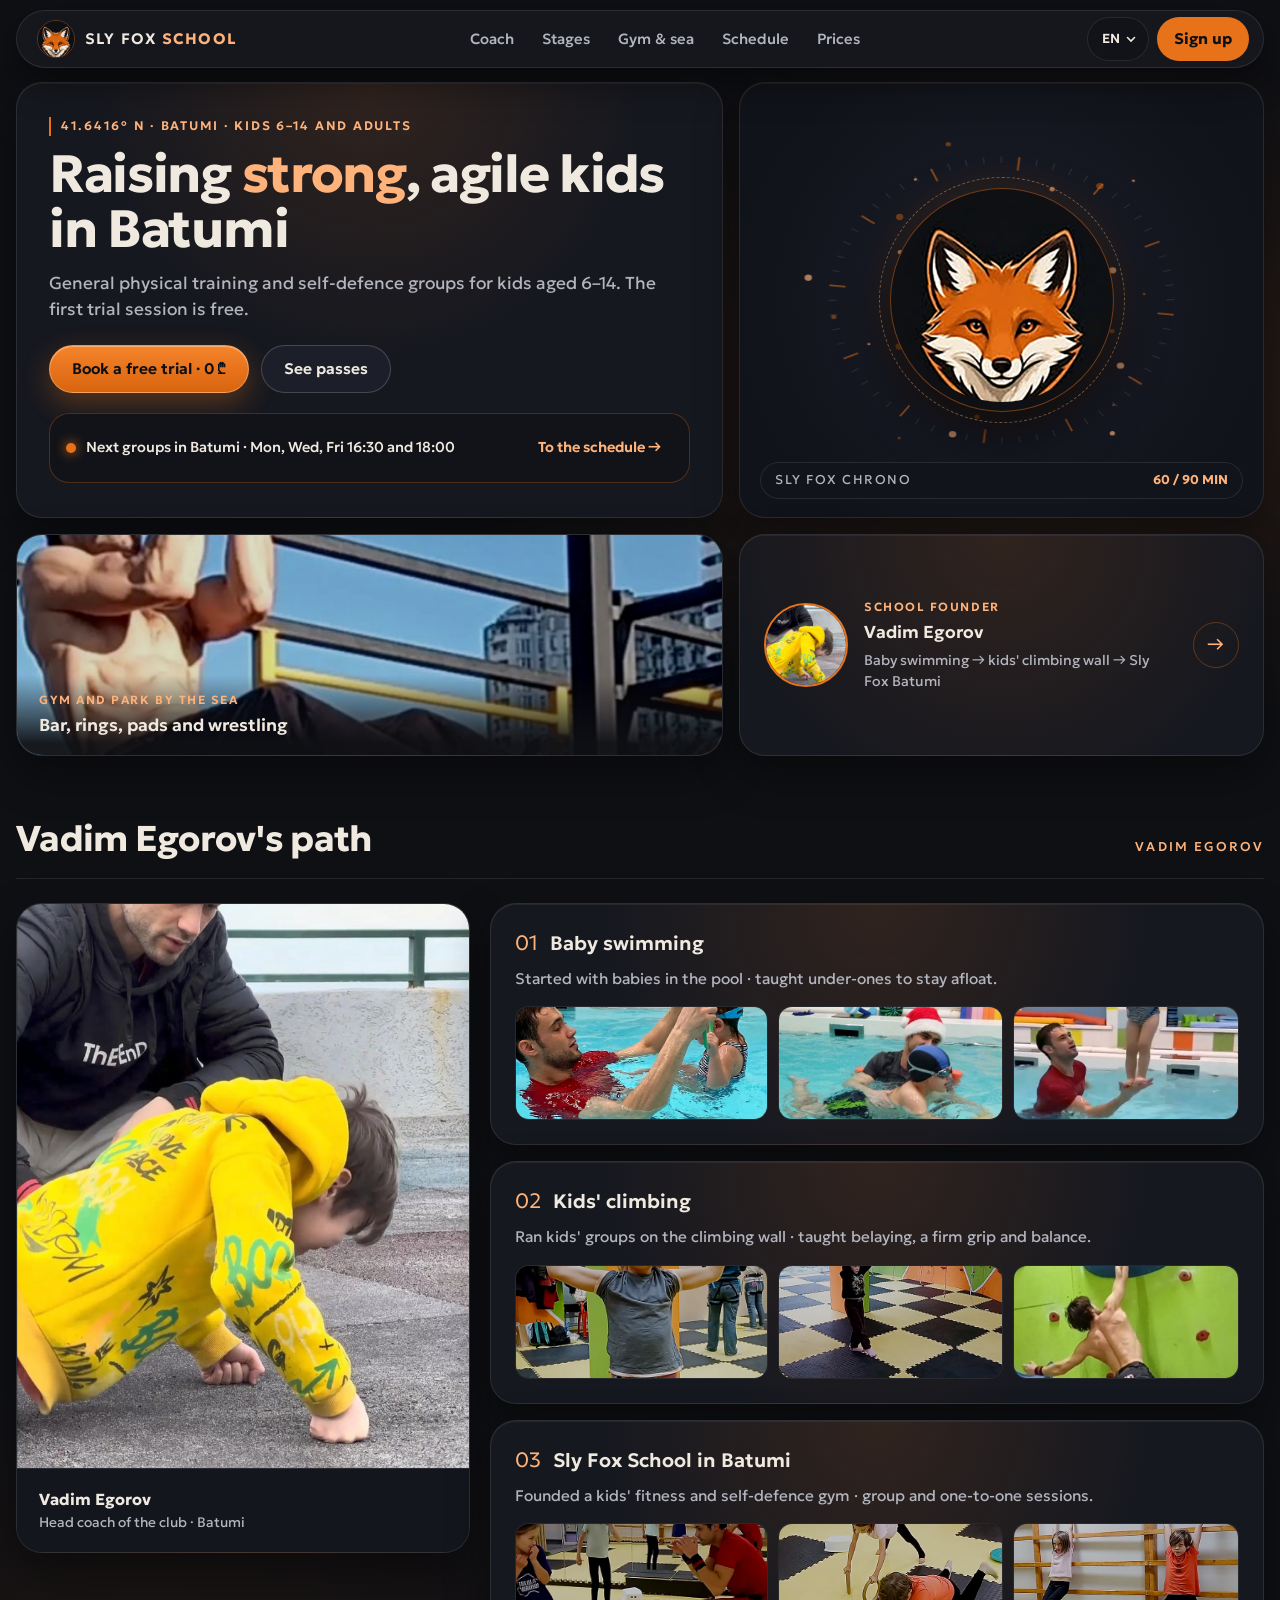
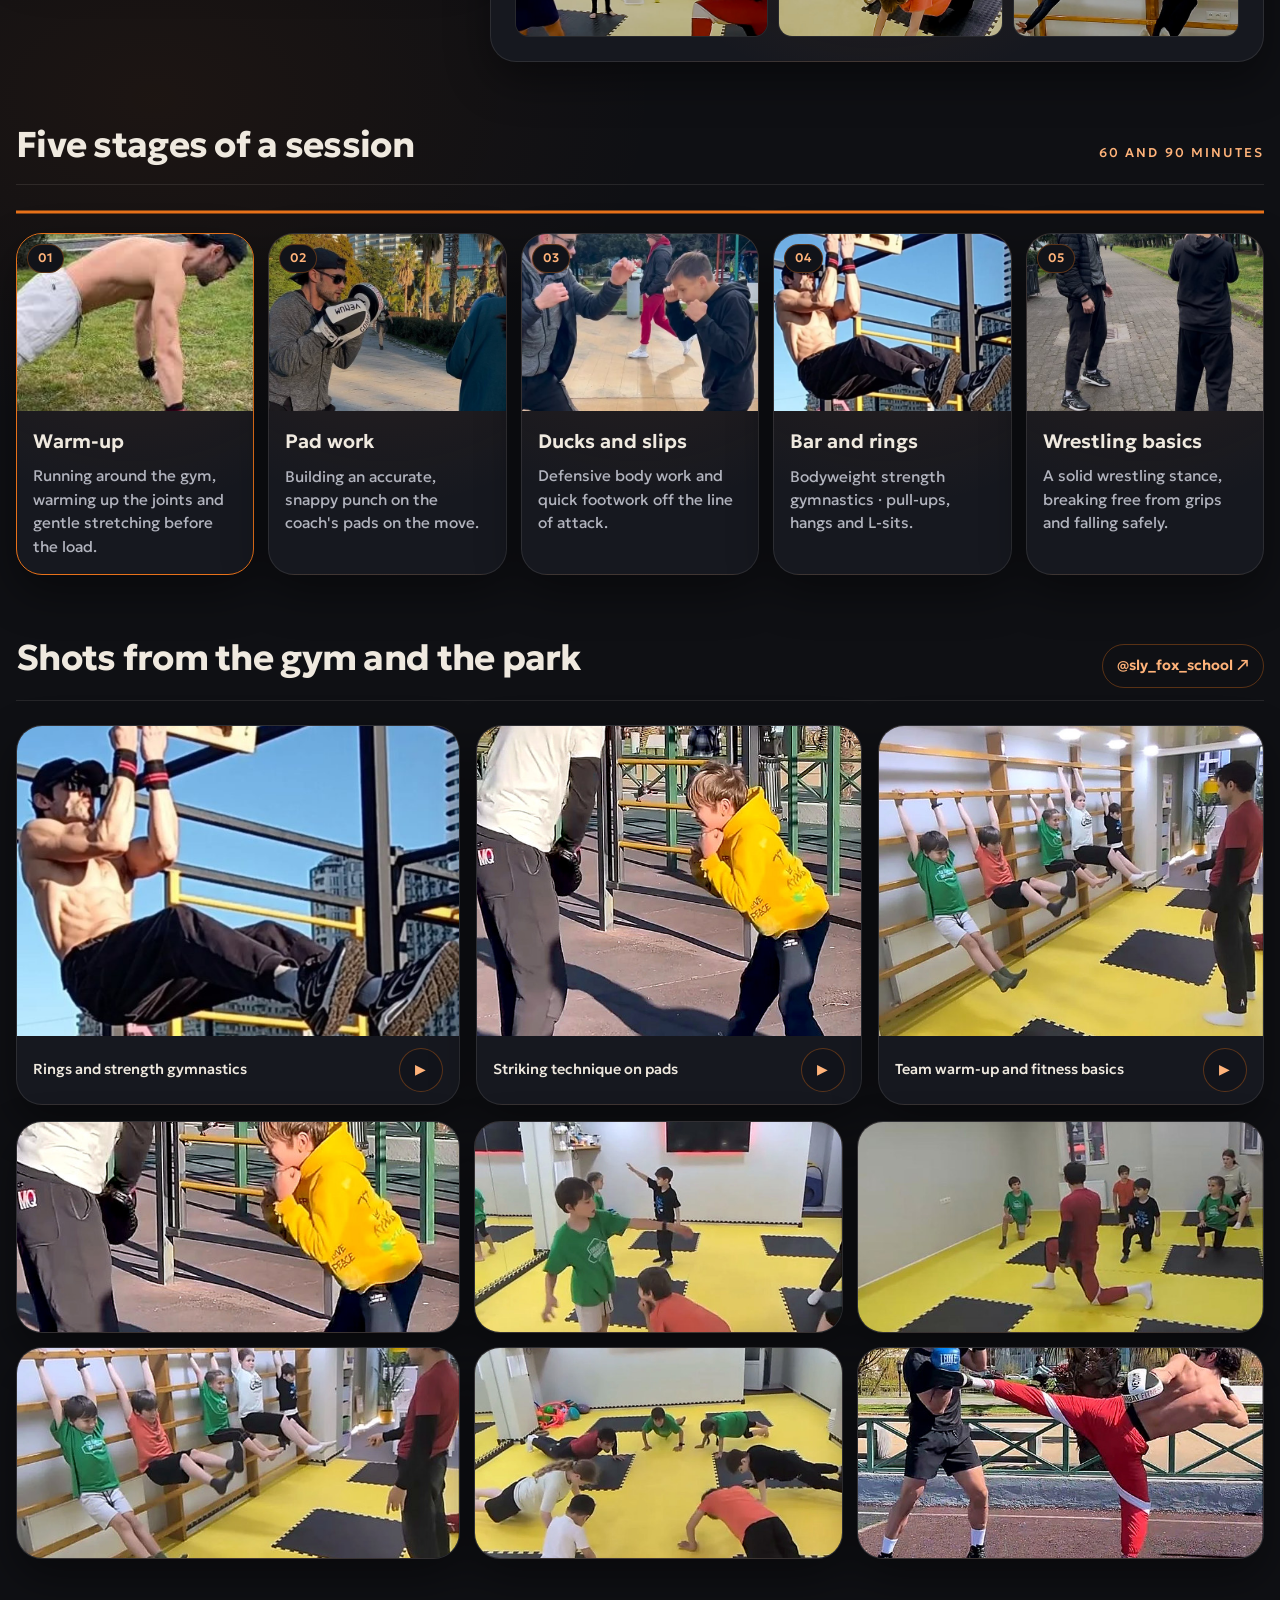
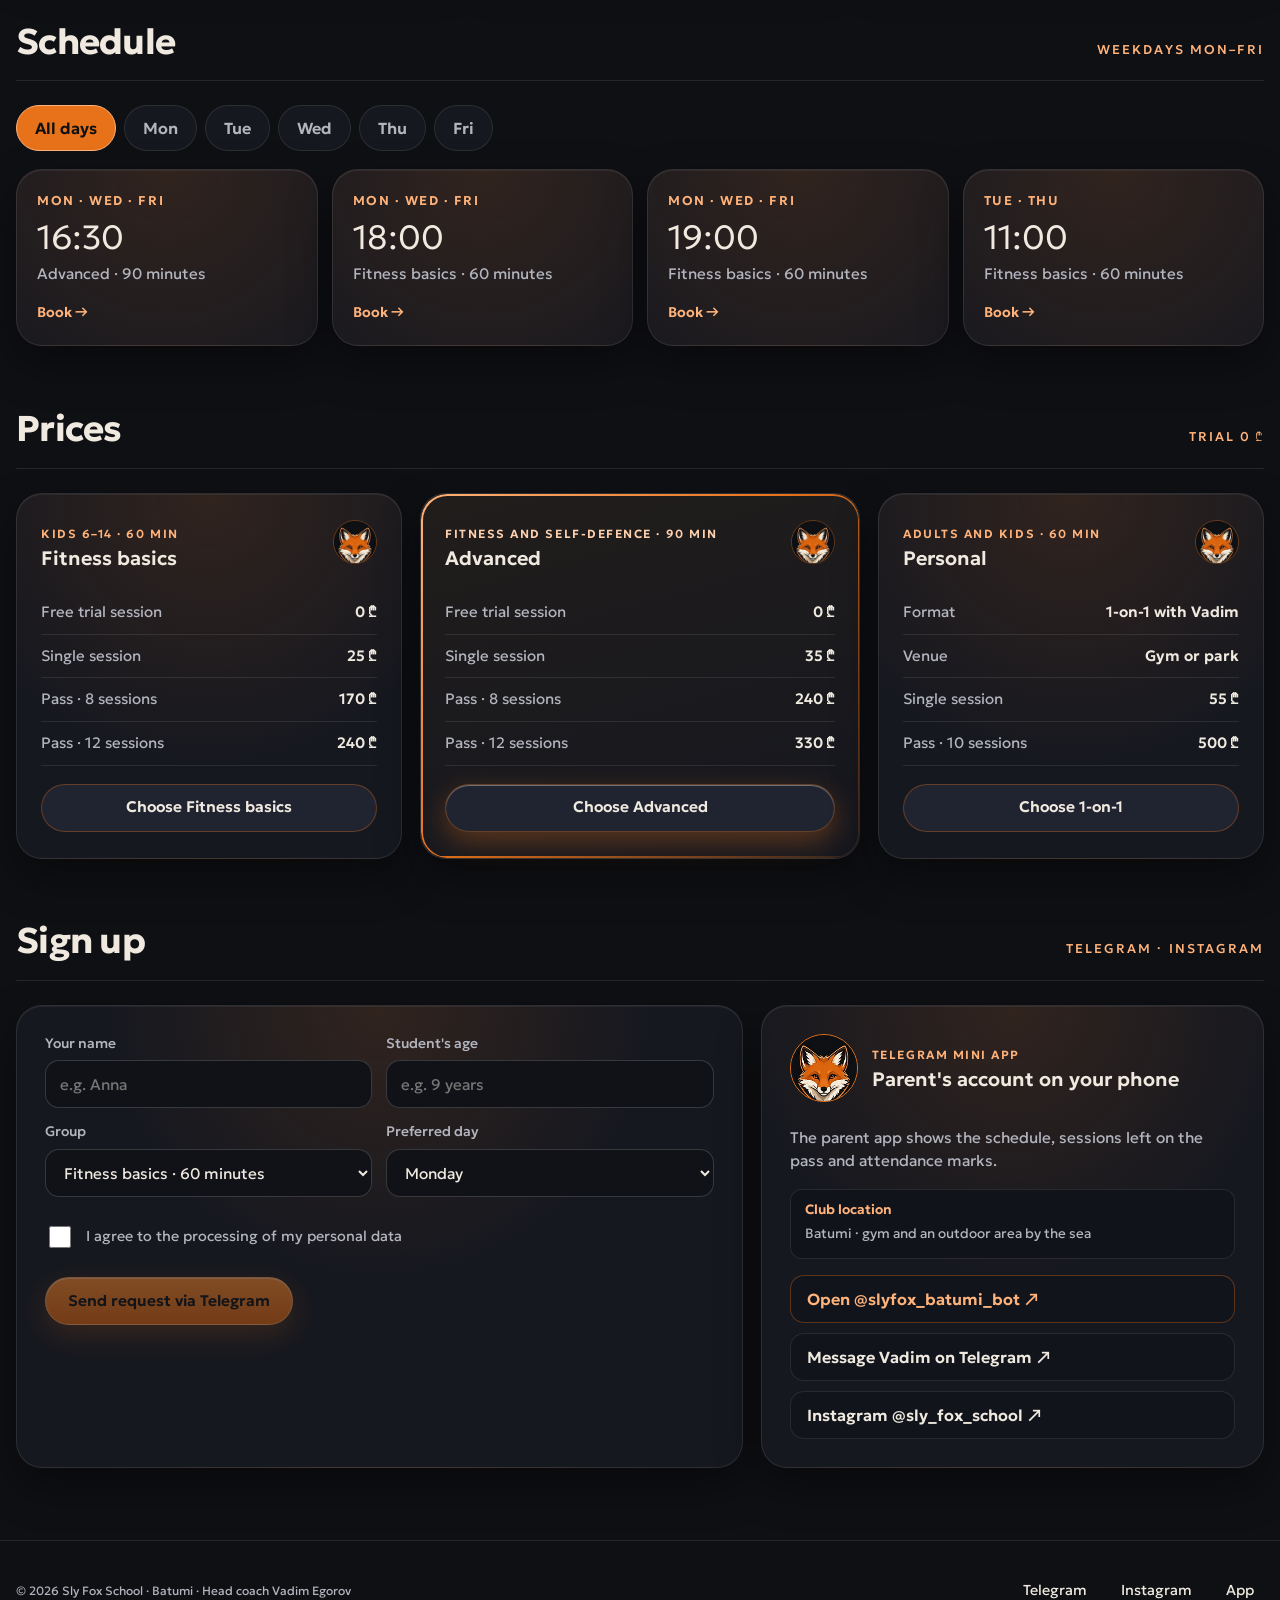
==== commit 5cd81f3b: "Обновление сайта" ====
--- a/en/index.html
+++ b/en/index.html
@@ -64,7 +64,7 @@
         <a class="sfa-nav__link" href="#ceny" data-i18n="nav_prices">Prices</a>
       </nav>
       <div class="sfa-header__tools">
-        <nav class="sfa-lang" aria-label="Site language"><a class="sfa-lang__btn" href="../" hreflang="ru" lang="ru">RU</a><a class="sfa-lang__btn is-active" href="./" hreflang="en" lang="en" aria-current="page">EN</a><a class="sfa-lang__btn" href="../ka/" hreflang="ka" lang="ka">KA</a></nav>
+        <details class="sfa-lang"><summary aria-label="Site language">EN<svg class="sfa-lang__chev" viewBox="0 0 10 10" aria-hidden="true"><path d="M1.5 3.5 5 7l3.5-3.5" fill="none" stroke="currentColor" stroke-width="1.6" stroke-linecap="round"/></svg></summary><nav class="sfa-lang__panel" aria-label="Site language"><a class="sfa-lang__item" href="../" hreflang="ru" lang="ru">Русский<b>RU</b></a><a class="sfa-lang__item is-active" href="./" hreflang="en" lang="en" aria-current="page">English<b>EN</b></a><a class="sfa-lang__item" href="../ka/" hreflang="ka" lang="ka">ქართული<b>KA</b></a></nav></details>
 
         <a class="sfa-btn sfa-btn--header" href="#zapis" data-i18n="nav_book">Sign up</a>
       </div>
--- a/site.css
+++ b/site.css
@@ -1531,10 +1531,36 @@
 }
 
 /* ===== рабочий сайт sly-fox.pro: переключатель языка — ссылки (clients/slyfox/prod/build9a.py) ===== */
-a.sfa-lang__btn{text-decoration:none}
 html[lang="ka"]{--font:'Geologica','Noto Sans Georgian',-apple-system,BlinkMacSystemFont,'Segoe UI',Roboto,sans-serif}
 html[lang="ka"] .sfa-h2,html[lang="ka"] .sfa-h3{overflow-wrap:anywhere}
+/* без синего квадрата при нажатии на телефоне (слово Романа 06.11); рамка фокуса — только с клавиатуры */
+*{-webkit-tap-highlight-color:transparent}
+:focus:not(:focus-visible){outline:none}
+:focus-visible{outline:2px solid var(--fox);outline-offset:2px}
+/* язык — одна кнопка с выпадающей панелью (слово Романа 06.11) */
+.sfa-lang{position:relative;display:block;padding:0;background:none;border:0}
+.sfa-lang>summary{list-style:none;display:inline-flex;align-items:center;gap:6px;min-height:44px;padding:0 12px 0 14px;
+  border-radius:var(--radius-pill);background:#111319;border:1px solid var(--line);color:var(--text);font-size:.82rem;font-weight:600;
+  cursor:pointer;user-select:none;transition:border-color .2s var(--ease-out)}
+.sfa-lang>summary::-webkit-details-marker{display:none}
+.sfa-lang>summary:hover,.sfa-lang[open]>summary{border-color:var(--line-fox)}
+.sfa-lang__chev{width:10px;height:10px;transition:transform .25s var(--ease-out)}
+.sfa-lang[open] .sfa-lang__chev{transform:rotate(180deg)}
+.sfa-lang__panel{position:absolute;right:0;top:calc(100% + 8px);min-width:168px;padding:6px;display:grid;gap:2px;
+  background:#15171E;border:1px solid var(--line-fox);border-radius:16px;box-shadow:0 18px 40px rgba(0,0,0,.45);z-index:60}
+.sfa-lang[open] .sfa-lang__panel{animation:sfaLangIn .22s var(--ease-out)}
+@keyframes sfaLangIn{from{opacity:0;transform:translateY(-6px)}to{opacity:1;transform:none}}
+.sfa-lang__item{display:flex;align-items:center;justify-content:space-between;gap:12px;min-height:44px;padding:0 14px;border-radius:11px;
+  color:var(--dim);font-size:.92rem;font-weight:500;text-decoration:none}
+.sfa-lang__item b{font-size:.74rem;letter-spacing:.06em;color:var(--dim)}
+.sfa-lang__item:hover{background:rgba(255,255,255,.06);color:var(--text)}
+.sfa-lang__item.is-active{color:var(--text);background:rgba(255,255,255,.04)}
+.sfa-lang__item.is-active b{color:var(--fox-hi)}
 @media (max-width:640px){
-  .sfa-lang{display:inline-flex}
-  .sfa-lang__btn{min-width:34px;padding:0 6px;font-size:.74rem}
-}
+  .sfa-lang,.sfa-btn--header{display:inline-flex}
+  .sfa-lang>summary{min-height:40px;padding:0 10px 0 12px;font-size:.78rem}
+  .sfa-btn--header{min-height:40px;padding:0 14px;font-size:.84rem;white-space:nowrap}
+  .sfa-header__tools{gap:6px}
+}
+@media (max-width:360px){.sfa-brand__txt{display:none}}
+@media (prefers-reduced-motion:reduce){.sfa-lang[open] .sfa-lang__panel{animation:none}}
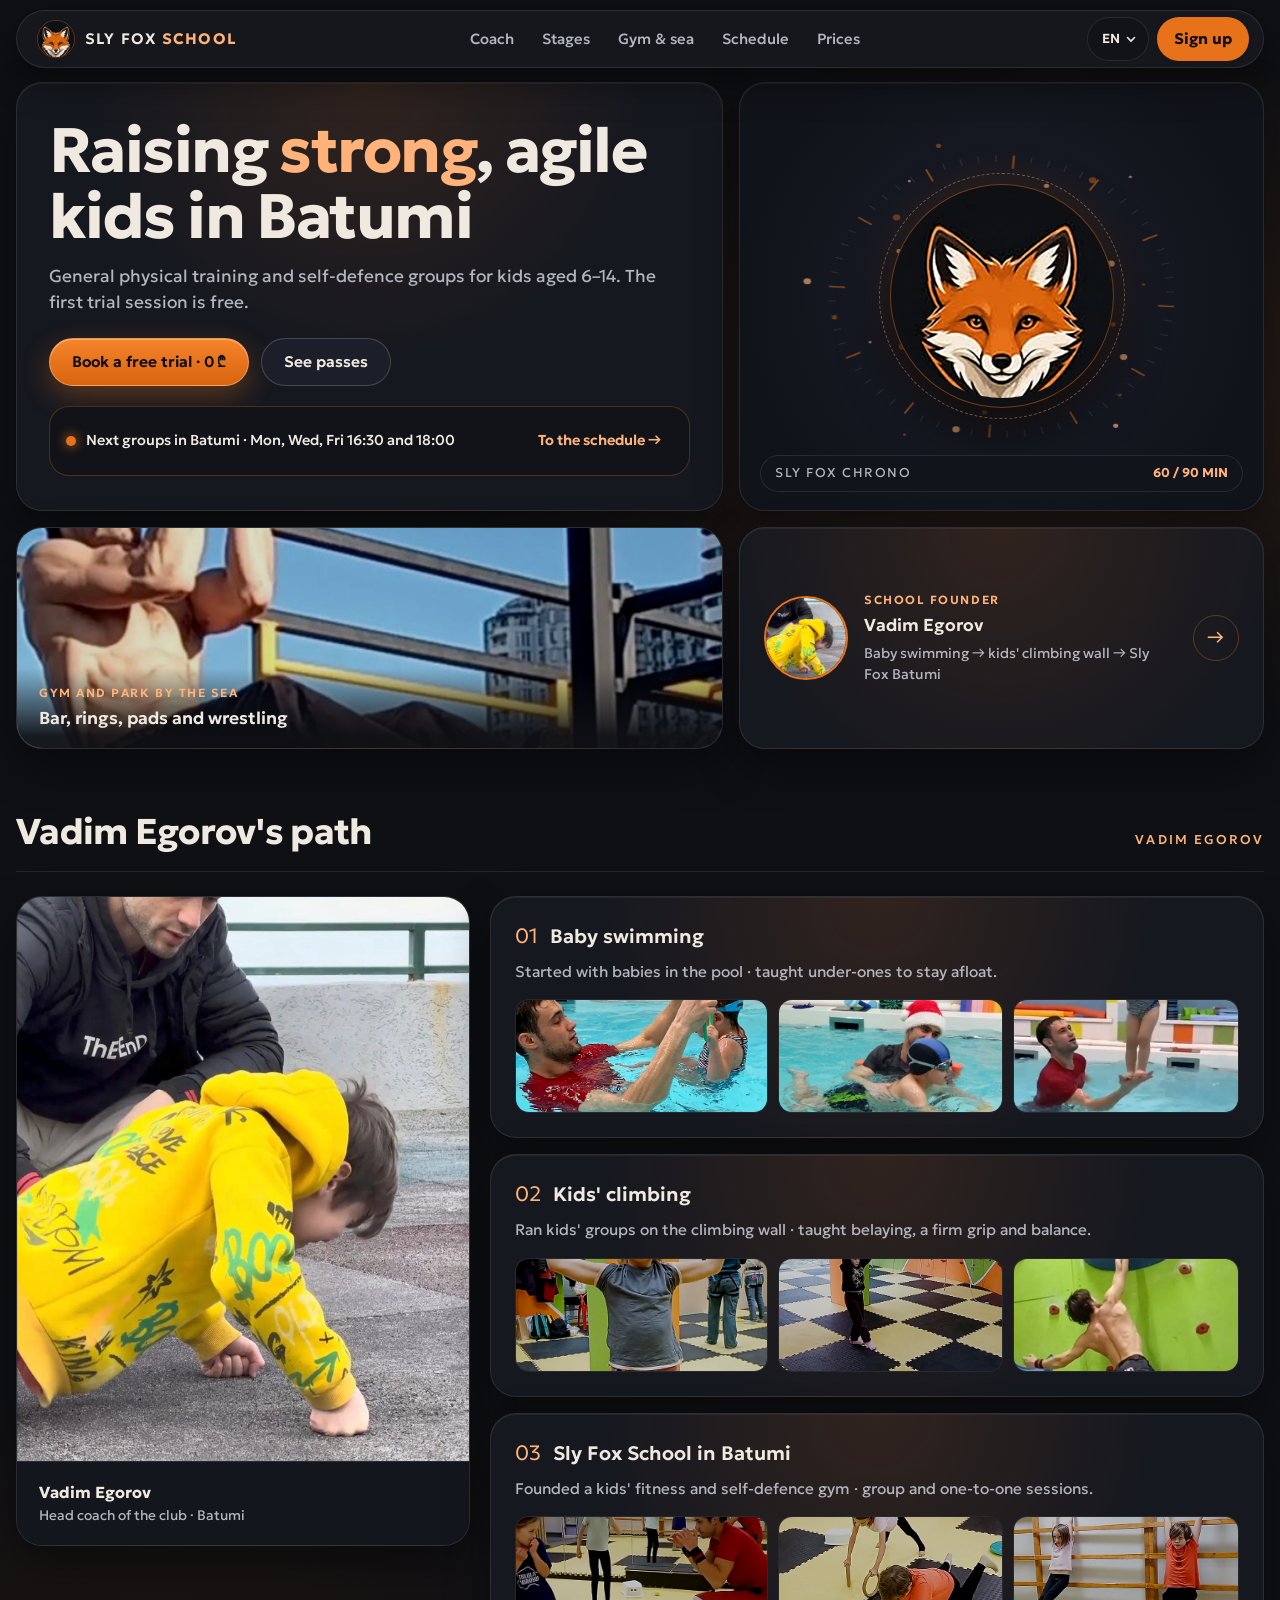
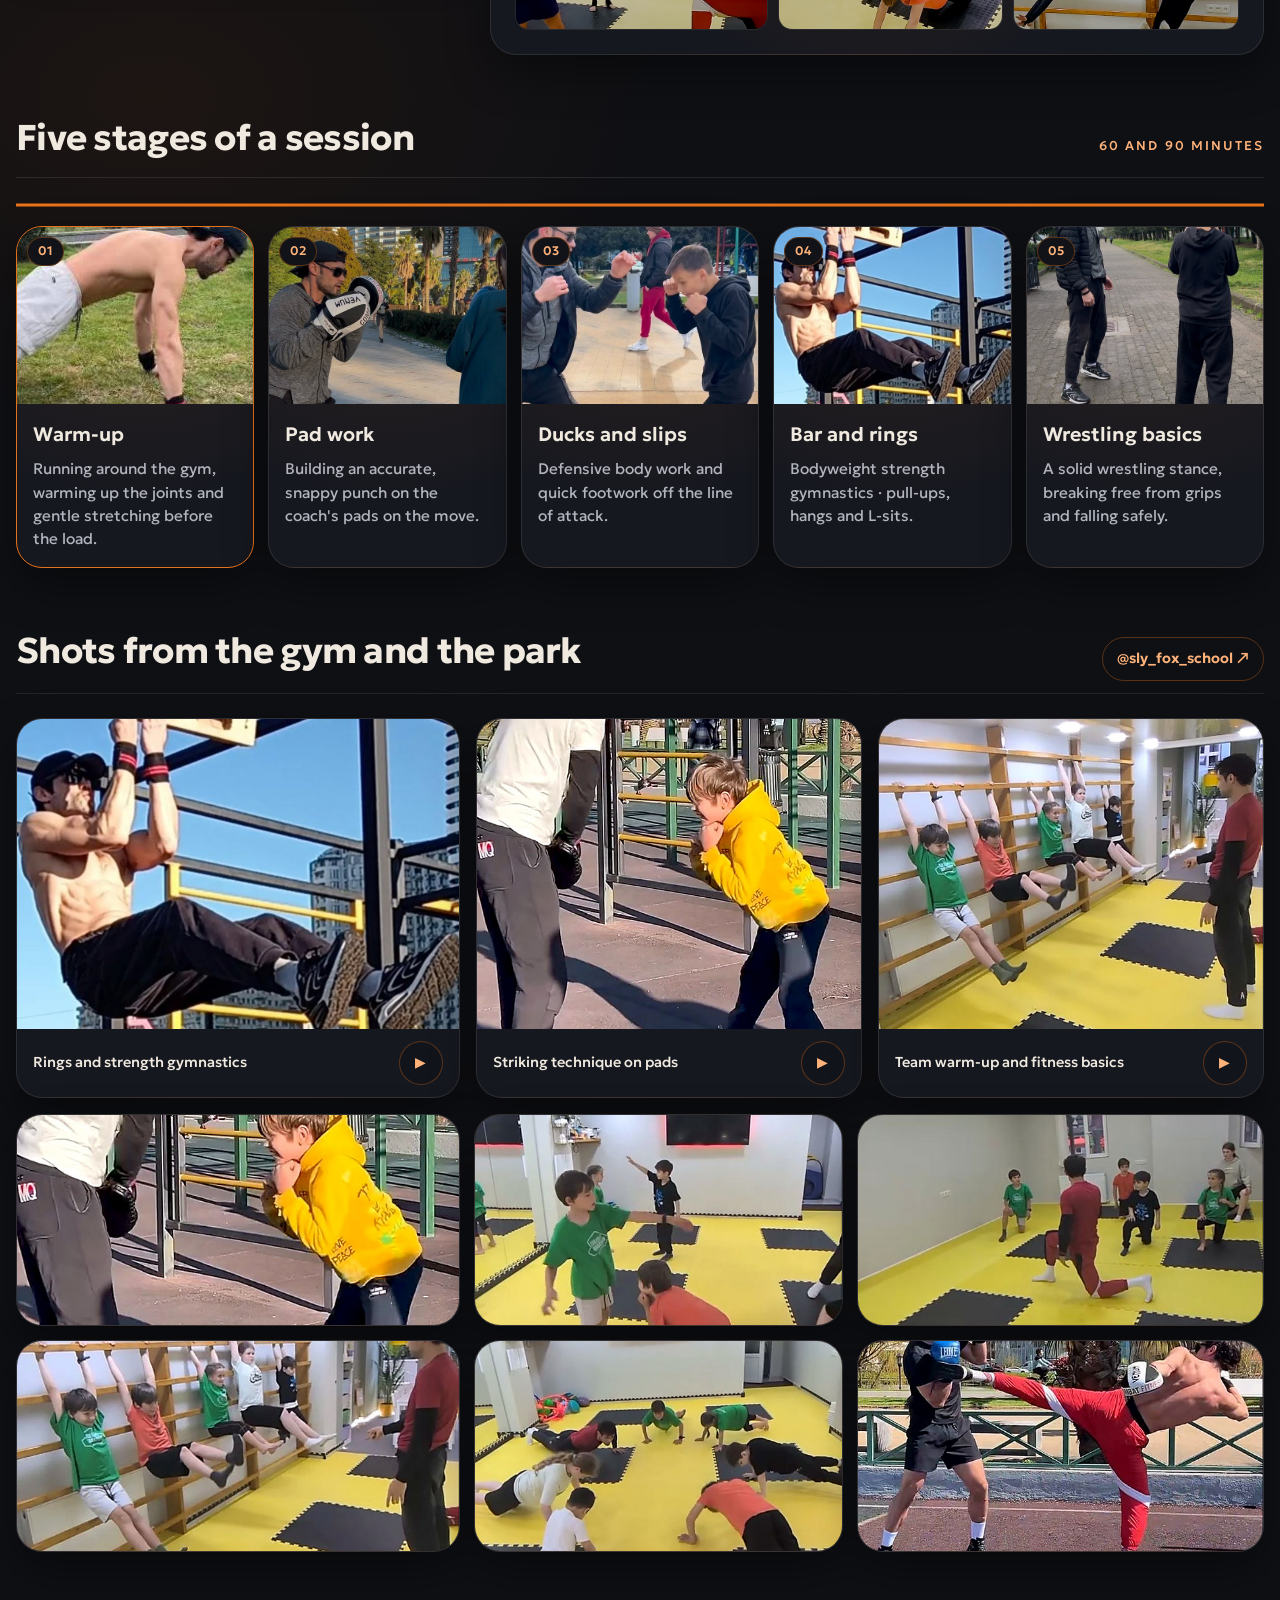
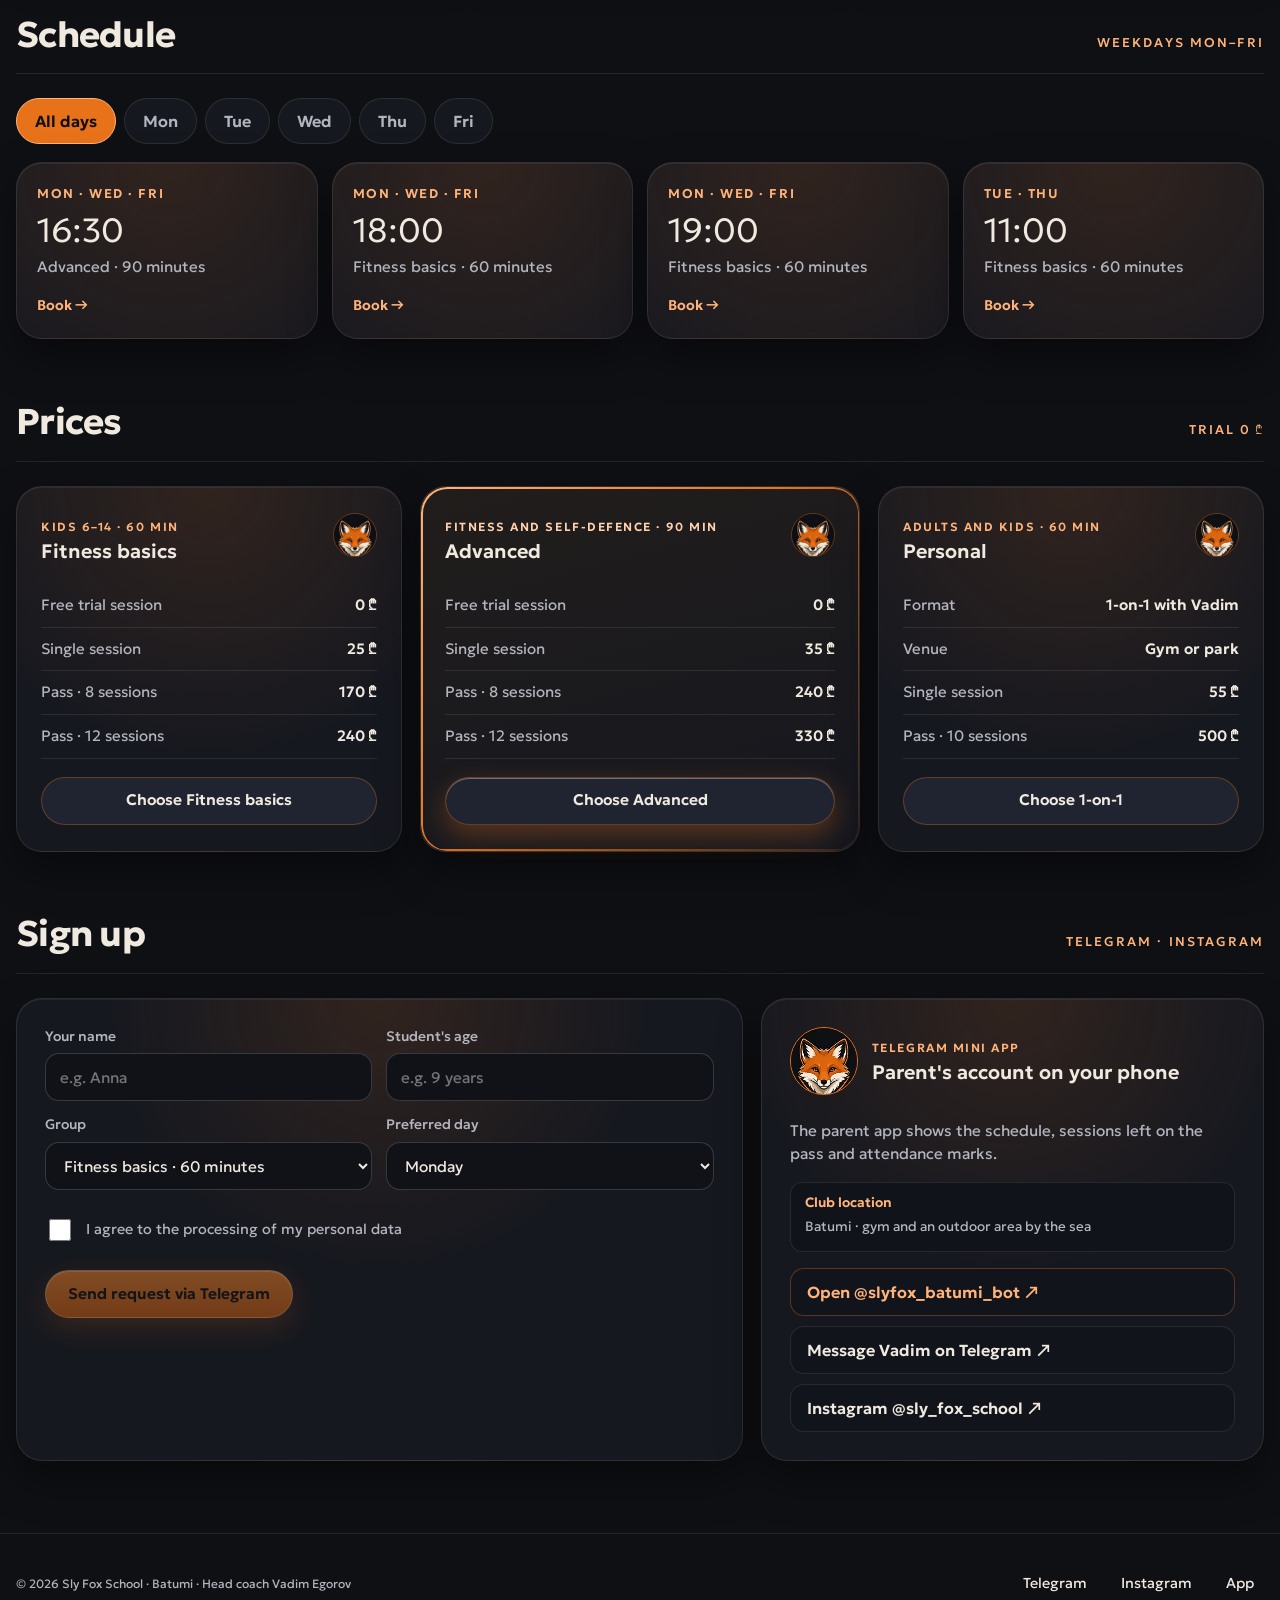
==== commit 126b94c7: "Обновление сайта" ====
--- a/en/index.html
+++ b/en/index.html
@@ -76,7 +76,6 @@
       <section class="sfa-hero sfa-hero--a" id="top">
         <div class="sfa-bento">
           <div class="sfa-bento__main sfa-spot">
-            <div class="sfa-coord" data-i18n="coord">41.6416° N · BATUMI · KIDS 6–14 AND ADULTS</div>
             <h1 class="sfa-h1" data-i18n-html="h1">Raising <em>strong</em>, agile kids in Batumi</h1>
             <p class="sfa-lead" data-i18n="lead">General physical training and self-defence groups for kids aged 6–14. The first trial session is free.</p>
             <div class="sfa-actions">
--- a/site.css
+++ b/site.css
@@ -310,7 +310,7 @@
 
 .sfa-h1 {
   margin: 0 0 14px;
-  font-size: clamp(2.05rem, 4.1vw, 3.65rem);
+  font-size: clamp(2.4rem, 4.9vw, 4.25rem);
   font-weight: 700;
   line-height: 1.06;
   letter-spacing: -0.025em;
@@ -1500,15 +1500,15 @@
   .sfa-bento__main,
   .sfa-split-b__left,
   .sfa-console-intro {
-    padding: 14px 16px 20px;
+    padding: 10px 16px 20px;
   }
   .sfa-coord {
     margin: 0 0 4px;
     font-size: 0.7rem;
   }
   .sfa-h1 {
-    font-size: 1.85rem;
-    margin-bottom: 10px;
+    font-size: 2.3rem;
+    margin-bottom: 12px;
   }
   .sfa-workout-grid,
   .sfa-sched-board,
@@ -1529,10 +1529,13 @@
     scroll-behavior: auto !important;
   }
 }
+*{-webkit-tap-highlight-color:transparent}
+:focus:not(:focus-visible){outline:none}
 
 /* ===== рабочий сайт sly-fox.pro: переключатель языка — ссылки (clients/slyfox/prod/build9a.py) ===== */
 html[lang="ka"]{--font:'Geologica','Noto Sans Georgian',-apple-system,BlinkMacSystemFont,'Segoe UI',Roboto,sans-serif}
 html[lang="ka"] .sfa-h2,html[lang="ka"] .sfa-h3{overflow-wrap:anywhere}
+html[lang="ka"] .sfa-h1{font-size:clamp(1.85rem,4vw,3.4rem)}
 /* без синего квадрата при нажатии на телефоне (слово Романа 06.11); рамка фокуса — только с клавиатуры */
 *{-webkit-tap-highlight-color:transparent}
 :focus:not(:focus-visible){outline:none}
